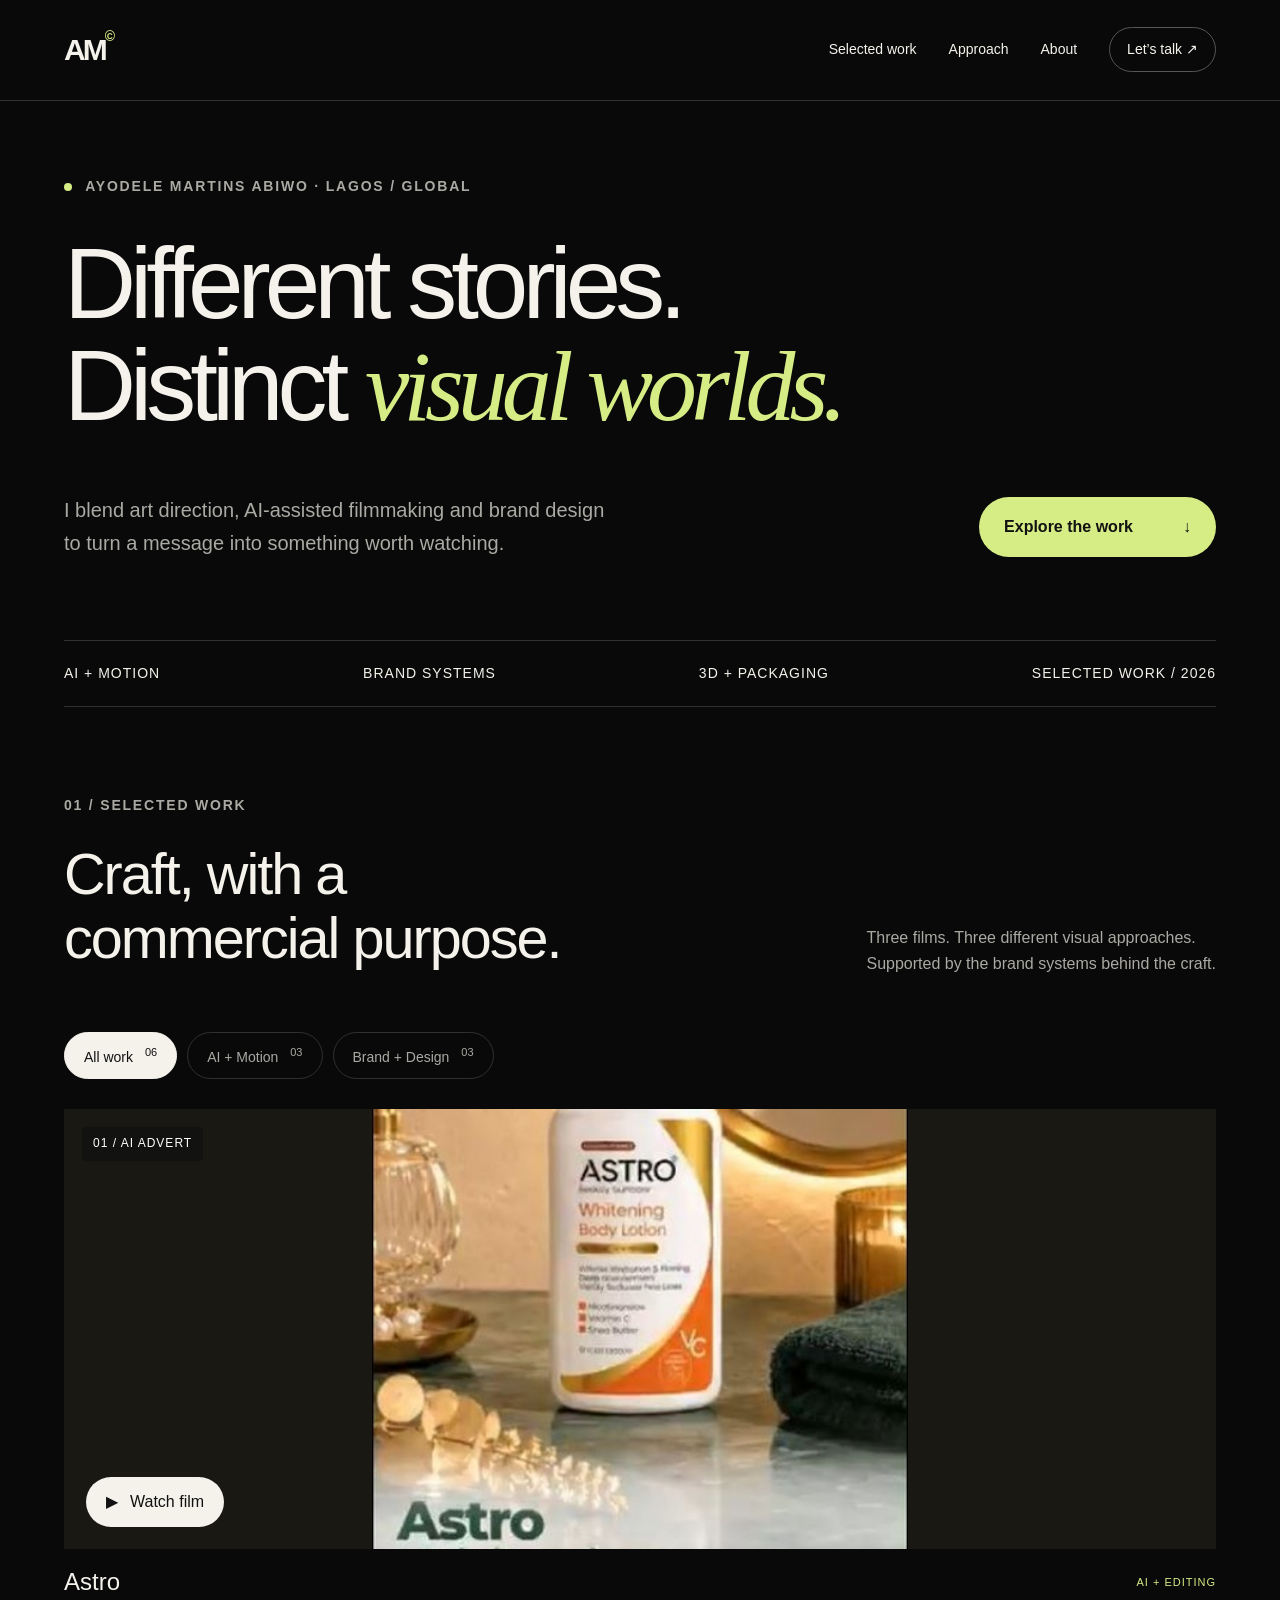
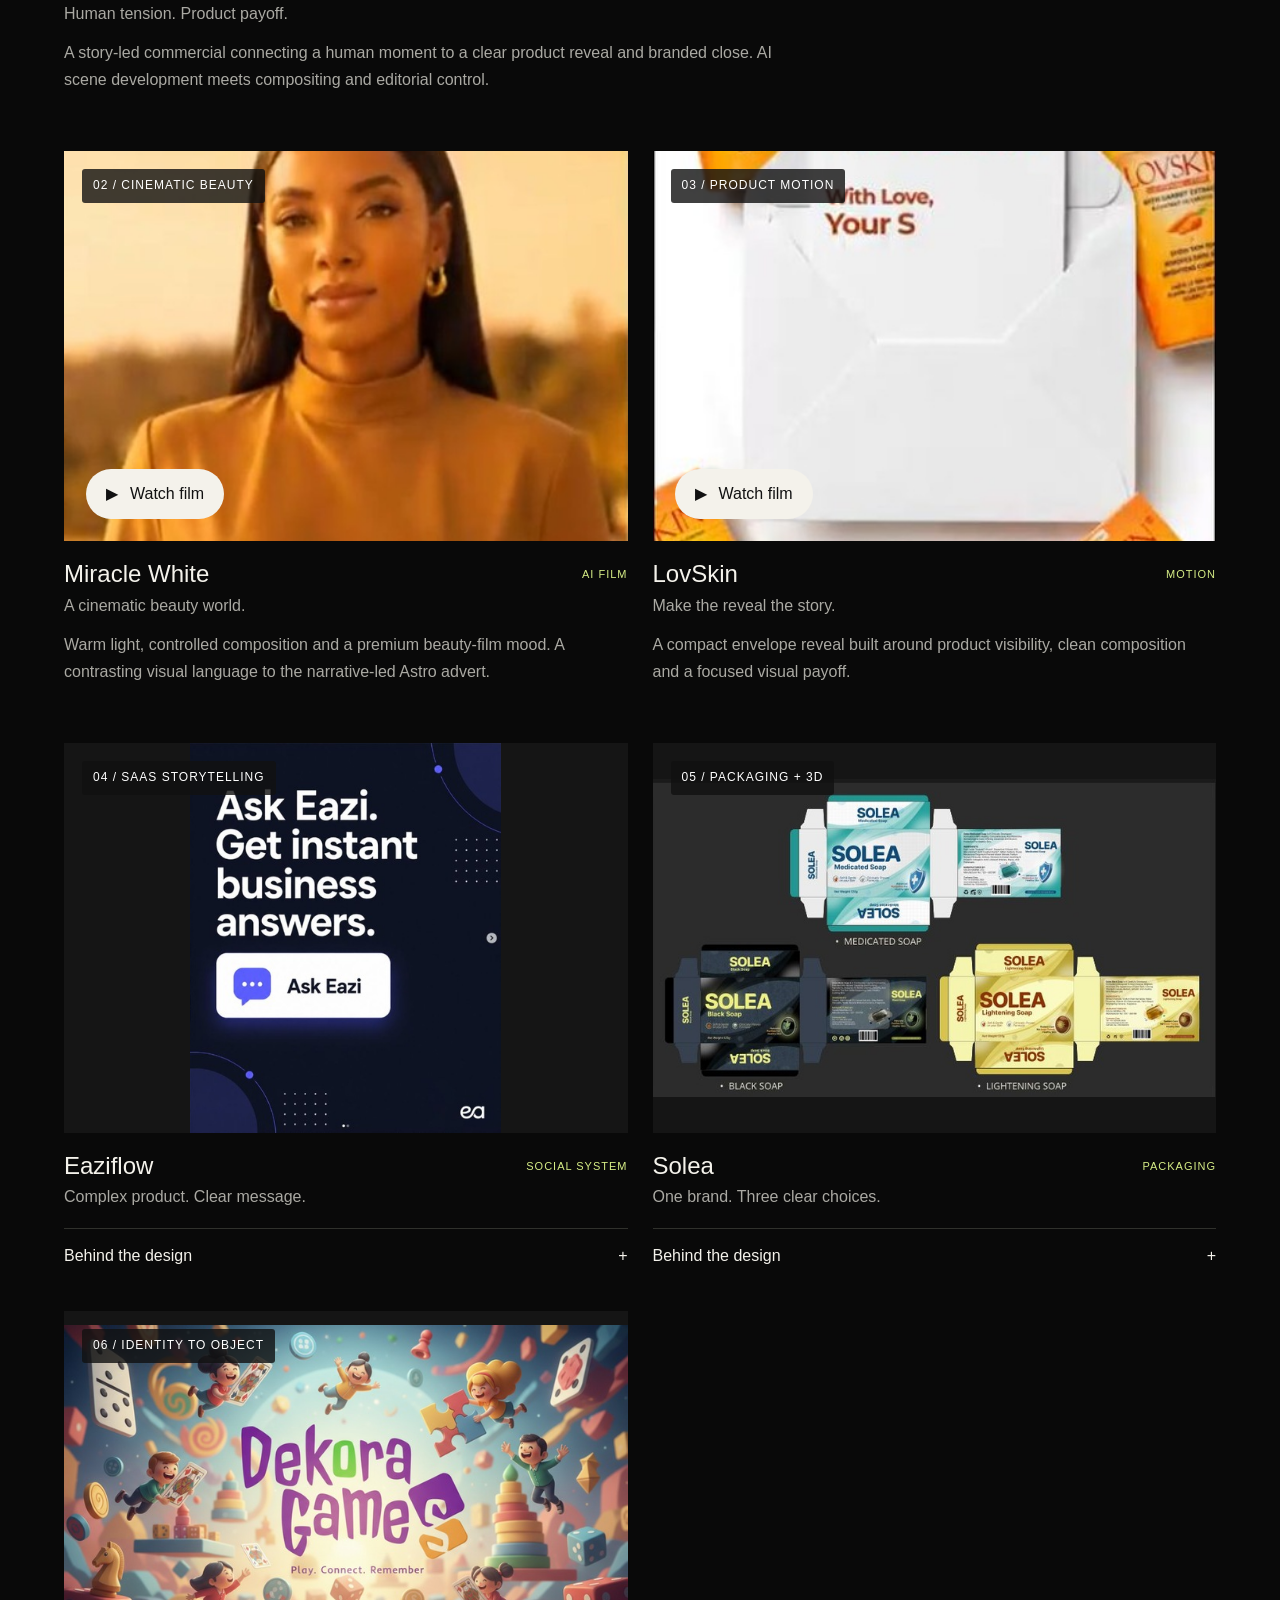
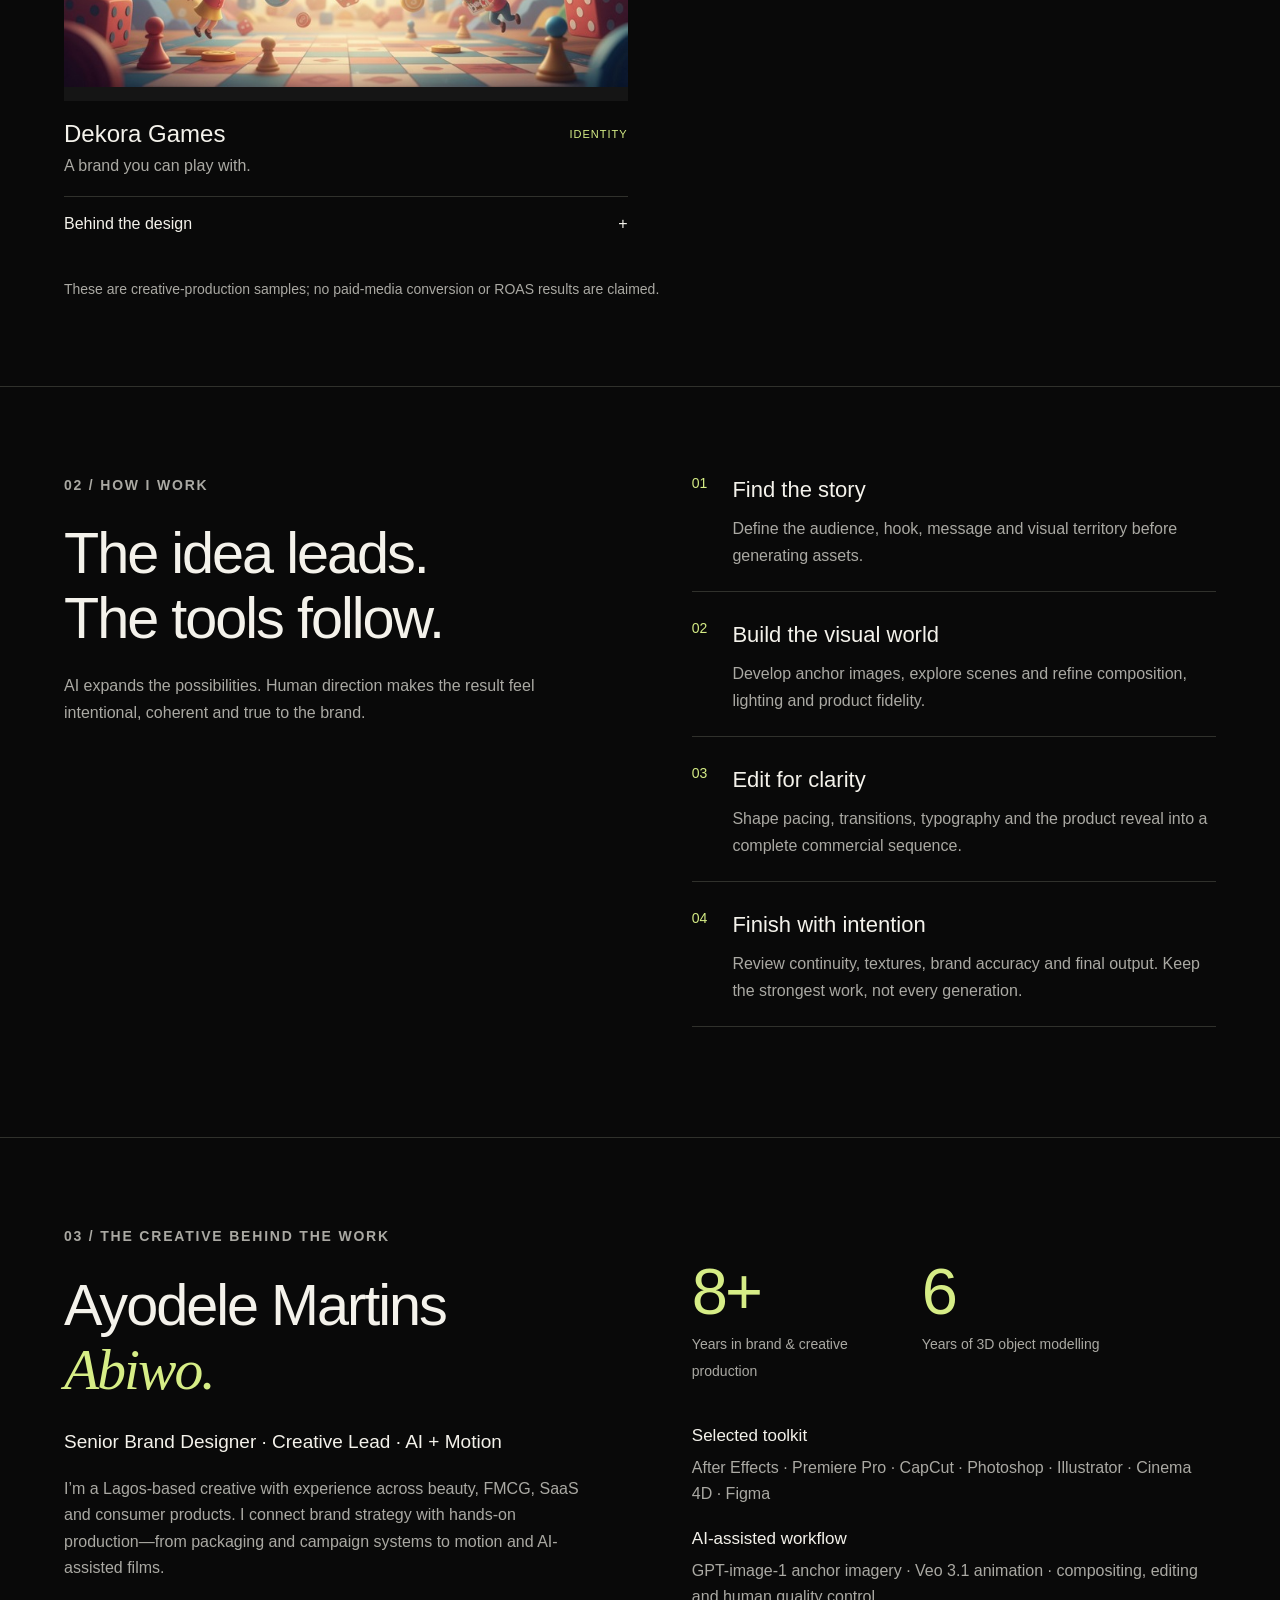
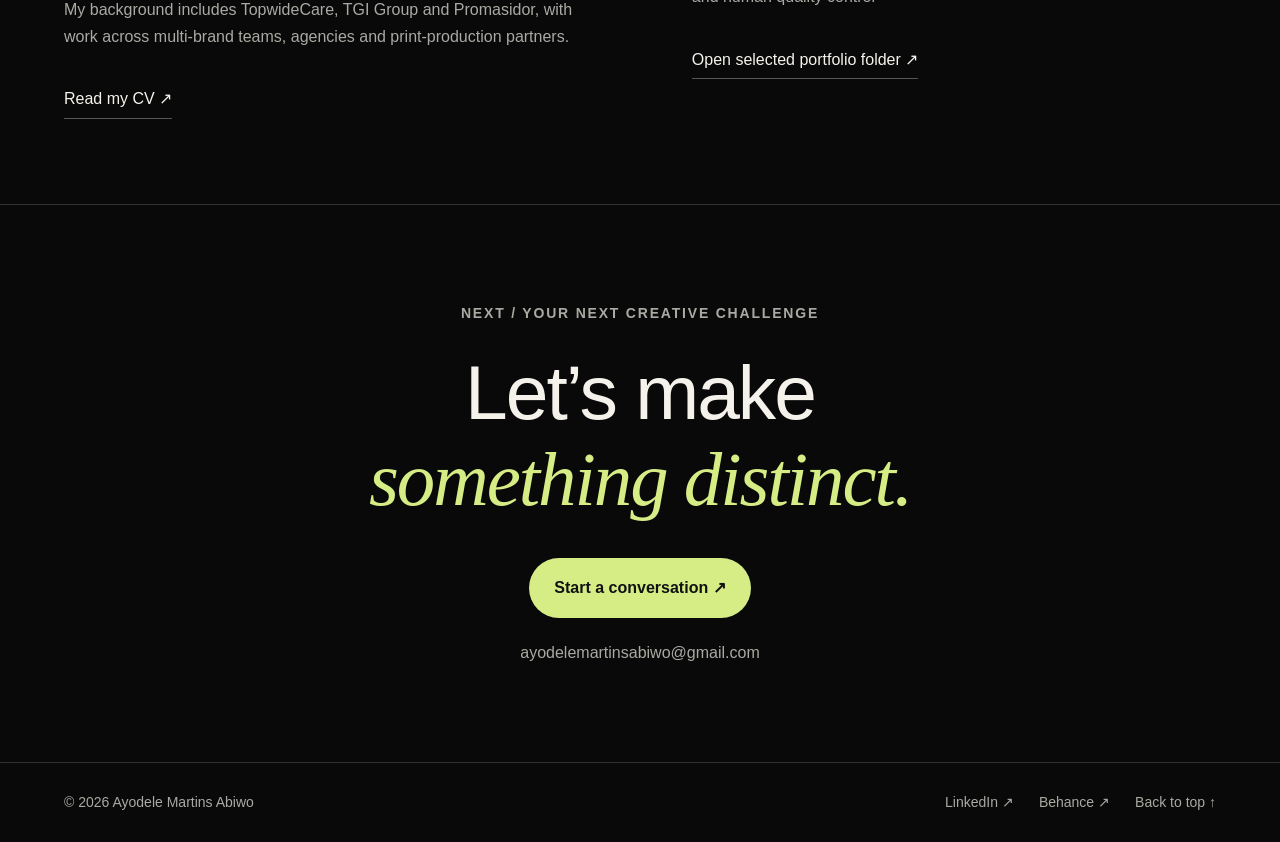
==== index.html @ 58624ca7 "Publish selected creative portfolio" ====
<!doctype html>
<html lang="en"><head><meta charset="utf-8"><meta name="viewport" content="width=device-width,initial-scale=1"><meta name="description" content="Ayodele Martins Abiwo — AI-assisted commercial films, motion design and brand systems. Selected creative work from Lagos, working globally."><title>Ayodele Martins Abiwo — Creative Portfolio</title><link rel="stylesheet" href="style.css"></head>
<body><a class="skip" href="#work">Skip to work</a><header><a class="wordmark" href="#">AM<span>©</span></a><nav aria-label="Main"><a href="#work">Selected work</a><a href="#approach">Approach</a><a href="#about">About</a><a class="contact-link" href="mailto:ayodelemartinsabiwo@gmail.com">Let’s talk ↗</a></nav></header>
<main><section class="hero"><div class="eyebrow"><span class="dot"></span> AYODELE MARTINS ABIWO · LAGOS / GLOBAL</div><h1>Different stories.<br>Distinct <em>visual worlds.</em></h1><div class="hero-bottom"><p>I blend art direction, AI-assisted filmmaking and brand design to turn a message into something worth watching.</p><a class="button" href="#work">Explore the work <span>↓</span></a></div><div class="hero-strip"><span>AI + MOTION</span><span>BRAND SYSTEMS</span><span>3D + PACKAGING</span><span>SELECTED WORK / 2026</span></div></section>
<section id="work" class="section"><div class="section-top"><div><span class="eyebrow">01 / SELECTED WORK</span><h2>Craft, with a<br>commercial purpose.</h2></div><p>Three films. Three different visual approaches.<br>Supported by the brand systems behind the craft.</p></div><div class="filters" role="group" aria-label="Filter projects"><button class="active" data-filter="all" aria-pressed="true">All work <sup>06</sup></button><button data-filter="motion" aria-pressed="false">AI + Motion <sup>03</sup></button><button data-filter="brand" aria-pressed="false">Brand + Design <sup>03</sup></button></div>
<div class="projects">
<article class="project feature" data-category="motion"><button class="visual" data-video="1NRFe5tT_Bl6bgZltBw0MpAMo8ZP6lJgT" data-title="Astro — Integrated AI product advert" aria-label="Play Astro integrated AI product advert"><img src="assets/astro.jpg" alt="Frame from Astro AI-assisted beauty advert"><span class="project-number">01 / AI ADVERT</span><span class="play">▶ <span>Watch film</span></span></button><div class="project-caption"><h3>Astro <span>Human tension. Product payoff.</span></h3><span>AI + EDITING</span></div><p>A story-led commercial connecting a human moment to a clear product reveal and branded close. AI scene development meets compositing and editorial control.</p></article>
<article class="project" data-category="motion"><button class="visual" data-video="1SBl4FECar_RsbycH_le3VV_FQE40vXip" data-title="Miracle White — Cinematic hero film" aria-label="Play Miracle White cinematic hero film"><img src="assets/miracle.jpg" alt="Warm cinematic beauty frame from Miracle White"><span class="project-number">02 / CINEMATIC BEAUTY</span><span class="play">▶ <span>Watch film</span></span></button><div class="project-caption"><h3>Miracle White <span>A cinematic beauty world.</span></h3><span>AI FILM</span></div><p>Warm light, controlled composition and a premium beauty-film mood. A contrasting visual language to the narrative-led Astro advert.</p></article>
<article class="project" data-category="motion"><button class="visual" data-video="1eGfxWkNfEYVGTRYvmbiwQPHzEamkdmH5" data-title="LovSkin — Product motion story" aria-label="Play LovSkin product motion story"><img src="assets/lovskin.jpg" alt="LovSkin product reveal motion frame"><span class="project-number">03 / PRODUCT MOTION</span><span class="play">▶ <span>Watch film</span></span></button><div class="project-caption"><h3>LovSkin <span>Make the reveal the story.</span></h3><span>MOTION</span></div><p>A compact envelope reveal built around product visibility, clean composition and a focused visual payoff.</p></article>
<article class="project" data-category="brand"><div class="visual brand-image"><img loading="lazy" src="assets/eaziflow.jpg" alt="Eaziflow social artwork combining a plainspoken headline and product interface"><span class="project-number">04 / SAAS STORYTELLING</span></div><div class="project-caption"><h3>Eaziflow <span>Complex product. Clear message.</span></h3><span>SOCIAL SYSTEM</span></div><details><summary>Behind the design <span>+</span></summary><p><strong>The brief:</strong> Make a broad operating platform immediately useful to service-business owners.</p><p><strong>The approach:</strong> Pain-point-first headlines, focused UI proof and consistent indigo brand cues. Alternating dark and light layouts create variety inside a recognisable system.</p><div class="detail-images"><img loading="lazy" src="assets/eaziflow-tax.jpg" alt="Eaziflow tax-readiness creative"><img loading="lazy" src="assets/eaziflow-tabs.jpg" alt="Eaziflow tabs and systems creative"></div></details></article>
<article class="project" data-category="brand"><div class="visual brand-image"><img loading="lazy" src="assets/solea.jpg" alt="Solea soap three-variant packaging design"><span class="project-number">05 / PACKAGING + 3D</span></div><div class="project-caption"><h3>Solea <span>One brand. Three clear choices.</span></h3><span>PACKAGING</span></div><details><summary>Behind the design <span>+</span></summary><p><strong>The brief:</strong> Unify Medicated, Black and Lightening Soap variants without losing shelf differentiation.</p><p><strong>My role:</strong> Packaging architecture, hierarchy, visual direction and 3D simulation. A fixed grid and function-led colour system keep claims easy to scan and the family ready to extend.</p><img class="detail-wide" loading="lazy" src="assets/solea-3d.jpg" alt="Solea packaging 3D mockup"></details></article>
<article class="project" data-category="brand"><div class="visual brand-image"><img loading="lazy" src="assets/dekora.jpg" alt="Dekora Games purple brand identity mockup"><span class="project-number">06 / IDENTITY TO OBJECT</span></div><div class="project-caption"><h3>Dekora Games <span>A brand you can play with.</span></h3><span>IDENTITY</span></div><details><summary>Behind the design <span>+</span></summary><p><strong>The approach:</strong> A purple-led identity translated into card architecture and physical packaging. Logo, content hierarchy and box presentation work as one connected experience.</p><img class="detail-wide" loading="lazy" src="assets/dekora-cards.jpg" alt="Dekora physical cards in use"></details></article>
</div><p class="work-note">These are creative-production samples; no paid-media conversion or ROAS results are claimed.</p></section>
<section id="approach" class="section approach"><div><span class="eyebrow">02 / HOW I WORK</span><h2>The idea leads.<br>The tools follow.</h2><p>AI expands the possibilities. Human direction makes the result feel intentional, coherent and true to the brand.</p></div><ol><li><span>01</span><div><h3>Find the story</h3><p>Define the audience, hook, message and visual territory before generating assets.</p></div></li><li><span>02</span><div><h3>Build the visual world</h3><p>Develop anchor images, explore scenes and refine composition, lighting and product fidelity.</p></div></li><li><span>03</span><div><h3>Edit for clarity</h3><p>Shape pacing, transitions, typography and the product reveal into a complete commercial sequence.</p></div></li><li><span>04</span><div><h3>Finish with intention</h3><p>Review continuity, textures, brand accuracy and final output. Keep the strongest work, not every generation.</p></div></li></ol></section>
<section id="about" class="section about"><div><span class="eyebrow">03 / THE CREATIVE BEHIND THE WORK</span><h2>Ayodele Martins<br><em>Abiwo.</em></h2><p class="intro">Senior Brand Designer · Creative Lead · AI + Motion</p><p>I’m a Lagos-based creative with experience across beauty, FMCG, SaaS and consumer products. I connect brand strategy with hands-on production—from packaging and campaign systems to motion and AI-assisted films.</p><p>My background includes TopwideCare, TGI Group and Promasidor, with work across multi-brand teams, agencies and print-production partners.</p><a class="text-link" href="assets/Ayodele-Martins-Abiwo-CV.pdf" target="_blank" rel="noopener">Read my CV ↗</a></div><div class="about-right"><div class="stats"><div><strong>8+</strong><span>Years in brand & creative production</span></div><div><strong>6</strong><span>Years of 3D object modelling</span></div></div><h3>Selected toolkit</h3><p>After Effects · Premiere Pro · CapCut · Photoshop · Illustrator · Cinema 4D · Figma</p><h3>AI-assisted workflow</h3><p>GPT-image-1 anchor imagery · Veo 3.1 animation · compositing, editing and human quality control</p><a class="text-link" href="https://drive.google.com/drive/folders/1v5U1llgszEaaoFjVQFStMXj93VvlJbgx" target="_blank" rel="noopener">Open selected portfolio folder ↗</a></div></section>
<section class="contact section"><span class="eyebrow">NEXT / YOUR NEXT CREATIVE CHALLENGE</span><h2>Let’s make<br><em>something distinct.</em></h2><a class="button" href="mailto:ayodelemartinsabiwo@gmail.com">Start a conversation ↗</a><a class="email" href="mailto:ayodelemartinsabiwo@gmail.com">ayodelemartinsabiwo@gmail.com</a></section></main>
<footer><span>© 2026 Ayodele Martins Abiwo</span><div><a href="https://www.linkedin.com/in/ayodele-martins-abiwo-a96a787a" target="_blank" rel="noopener">LinkedIn ↗</a><a href="https://www.behance.net/abiworemim6163" target="_blank" rel="noopener">Behance ↗</a><a href="#">Back to top ↑</a></div></footer>
<dialog aria-labelledby="film-title"><div class="modal-head"><h2 id="film-title">Selected film</h2><button id="close-film" aria-label="Close film">✕</button></div><div id="player"></div><a id="film-external" target="_blank" rel="noopener">Open video in Google Drive ↗</a></dialog><script src="script.js"></script></body></html>
---- style.css ----
:root{color-scheme:dark;--bg:#090909;--text:#f4f2eb;--muted:#aaa9a3;--line:#30312c;--accent:#d6ed86}*{box-sizing:border-box}html{scroll-behavior:smooth;scroll-padding-top:95px}body{margin:0;background:var(--bg);color:var(--text);font:16px/1.65 Arial,Helvetica,sans-serif}a{color:inherit;text-decoration:none}button{font:inherit;cursor:pointer}button,a,summary{ -webkit-tap-highlight-color:transparent}button:focus-visible,a:focus-visible,summary:focus-visible{outline:2px solid var(--accent);outline-offset:6px}header,main,footer{max-width:1440px;margin:auto}header{display:flex;justify-content:space-between;align-items:center;padding:25px 5%;border-bottom:1px solid var(--line)}.wordmark{font-size:30px;font-weight:900;letter-spacing:-3px}.wordmark span{color:var(--accent);font-size:14px;vertical-align:top;letter-spacing:0}nav{display:flex;gap:32px;align-items:center;font-size:14px}nav a:hover,.text-link:hover,footer a:hover{color:var(--accent)}.contact-link{border:1px solid #555;padding:10px 17px;border-radius:30px}.hero{padding:74px 5% 0}.eyebrow{font-size:14px;letter-spacing:1.8px;font-weight:600;color:var(--muted)}.dot{display:inline-block;width:8px;height:8px;background:var(--accent);border-radius:50%;margin-right:8px}h1{font-size:clamp(54px,7.8vw,110px);line-height:1.03;letter-spacing:-6px;font-weight:500;margin:35px 0}em{font-family:Georgia,serif;font-weight:400;color:var(--accent)}.hero-bottom{display:flex;justify-content:space-between;align-items:center;gap:30px;margin:35px 0 60px}.hero-bottom p{max-width:550px;font-size:20px;color:var(--muted)}.button{display:inline-flex;gap:50px;align-items:center;background:var(--accent);color:#111;padding:17px 25px;border-radius:40px;font-weight:600;white-space:nowrap;transition:transform .2s}.button:hover{transform:translateY(-3px)}.hero-strip{display:flex;justify-content:space-between;padding:21px 0;border-block:1px solid var(--line);font-size:14px;letter-spacing:1px}.section{padding:85px 5%;border-bottom:1px solid var(--line)}.section-top{display:flex;justify-content:space-between;align-items:end;gap:40px}.section-top p{color:var(--muted);max-width:360px}h2{font-size:clamp(34px,4.5vw,61px);font-weight:500;line-height:1.12;letter-spacing:-2px;margin:23px 0}.filters{display:flex;gap:10px;margin:38px 0 30px;flex-wrap:wrap}.filters button{color:var(--muted);background:transparent;border:1px solid var(--line);padding:10px 19px;border-radius:30px;font-size:14px}.filters button.active{background:var(--text);color:#111;border-color:var(--text)}sup{margin-left:8px;font-size:11px}.projects{display:grid;grid-template-columns:repeat(2,minmax(0,1fr));gap:42px 25px}.project[hidden]{display:none}.visual{width:100%;height:390px;position:relative;overflow:hidden;background:#1a1a19;display:block;padding:0;border:0;color:white;text-align:left}.visual img{width:100%;height:100%;object-fit:cover;transition:transform .5s}.visual:hover img{transform:scale(1.025)}.project.feature .visual{height:440px}.feature{grid-column:1/-1}.feature .visual img{object-fit:contain;background:#191813}.project-number{position:absolute;top:18px;left:18px;font-size:12px;letter-spacing:1px;background:#111c;padding:7px 11px;border-radius:3px}.play{position:absolute;bottom:22px;left:22px;background:var(--text);color:#111;border-radius:40px;padding:12px 20px;display:flex;gap:12px;align-items:center}.project-caption{display:flex;justify-content:space-between;align-items:start;gap:15px;margin-top:17px}.project-caption h3{font-weight:500;font-size:24px;line-height:1.35;margin:0}.project-caption h3 span{display:block;color:var(--muted);font-size:16px;margin-top:4px}.project-caption>span{font-size:11px;letter-spacing:1px;color:var(--accent);padding-top:7px}.project p{color:var(--muted);max-width:720px}.brand-image img{object-fit:contain}.brand-image{background:#151515}details{margin-top:20px;border-top:1px solid var(--line);padding-top:14px}summary{cursor:pointer;list-style:none;display:flex;justify-content:space-between;color:var(--text)}summary::-webkit-details-marker{display:none}details[open] summary span{transform:rotate(45deg)}.detail-images{display:grid;grid-template-columns:1fr 1fr;gap:10px}.detail-images img,.detail-wide{width:100%;height:auto}.detail-wide{max-height:390px;object-fit:contain}.work-note{font-size:14px;color:var(--muted);margin:40px 0 0}.approach,.about{display:grid;grid-template-columns:1fr 1fr;gap:9%}.approach>div>p,.about p{color:var(--muted);max-width:530px}.approach ol{list-style:none;margin:0;padding:0}.approach li{display:flex;gap:25px;border-bottom:1px solid var(--line);padding:0 0 22px;margin-bottom:25px}.approach li>span{color:var(--accent);font-size:14px}.approach h3{margin:0;font-weight:500;font-size:22px}.approach li p{margin:8px 0 0;color:var(--muted)}.about .intro{color:var(--text);font-size:19px}.text-link{display:inline-block;border-bottom:1px solid #555;padding-bottom:5px;margin-top:20px}.about-right{padding-top:30px}.stats{display:flex;gap:50px;margin-bottom:38px}.stats>div{max-width:180px}.stats strong{display:block;font-size:65px;font-weight:400;letter-spacing:-3px;color:var(--accent);line-height:1.2}.stats span{color:var(--muted);font-size:14px}.about-right h3{font-weight:500;margin-bottom:5px;font-size:17px}.about-right p{margin-top:0}.contact{text-align:center;padding-block:95px}.contact h2{font-size:clamp(42px,6vw,82px);margin-bottom:35px}.email{display:block;color:var(--muted);margin-top:22px;overflow-wrap:anywhere}footer{display:flex;justify-content:space-between;gap:25px;padding:28px 5%;font-size:14px;color:var(--muted)}footer div{display:flex;gap:25px}dialog{width:min(960px,95vw);background:#111;color:var(--text);border:1px solid #444;padding:20px;max-height:95vh}dialog::backdrop{background:#000d;backdrop-filter:blur(8px)}.modal-head{display:flex;align-items:center;justify-content:space-between;gap:15px}.modal-head h2{font-size:22px;letter-spacing:0;margin:0 0 15px}.modal-head button{background:none;border:1px solid #555;color:white;padding:5px 12px;font-size:22px}#player iframe{width:100%;height:min(65vh,570px);border:0}#film-external{display:inline-block;margin-top:12px;font-size:14px;color:var(--accent)}body.modal-open{overflow:hidden}.skip{position:fixed;top:-100px;left:20px;background:var(--accent);color:#000;padding:10px;z-index:10}.skip:focus{top:10px}@media(max-width:700px){header{padding:18px 6%}nav{gap:18px}nav a:nth-child(2),nav a:nth-child(3){display:none}.hero{padding:48px 6% 0}h1{letter-spacing:-3px}.hero-bottom{display:block;margin-bottom:38px}.hero-bottom p{font-size:18px}.hero-strip{flex-wrap:wrap;gap:12px;font-size:11px}.hero-strip span{width:45%}.section{padding:55px 6%}.section-top{display:block}h2{letter-spacing:-1px}.projects{grid-template-columns:1fr;gap:35px}.feature{grid-column:auto}.visual,.project.feature .visual{height:350px}.project-caption{gap:8px}.project-caption h3{font-size:23px}.project-caption>span{font-size:10px}.approach,.about{grid-template-columns:1fr;gap:35px}.about-right{padding:0}.stats{gap:35px}.contact{padding-block:65px}footer{flex-direction:column;padding:25px 6%}footer div{flex-wrap:wrap;gap:20px}.filters{gap:7px}.filters button{padding:9px 13px}dialog{padding:12px}.modal-head h2{font-size:18px}}@media(prefers-reduced-motion:reduce){html{scroll-behavior:auto}*,*::before,*::after{transition:none!important}}
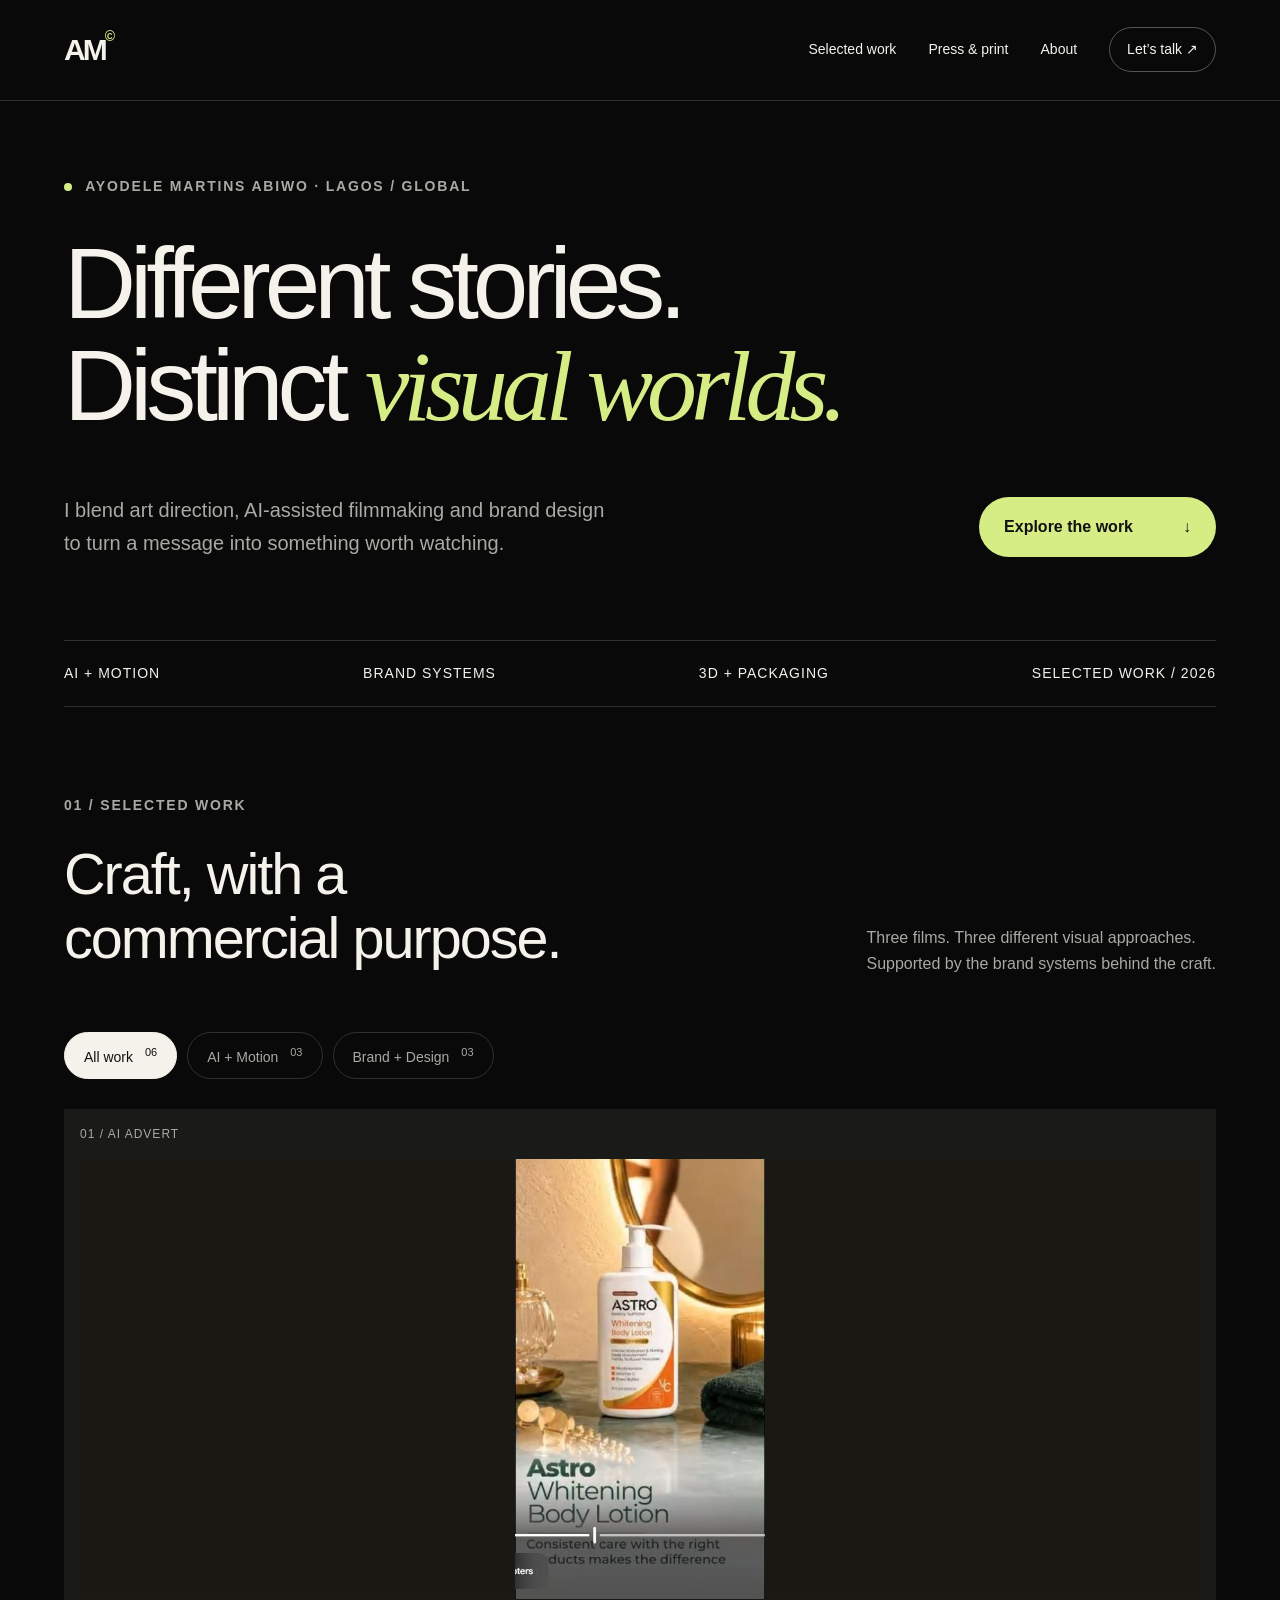
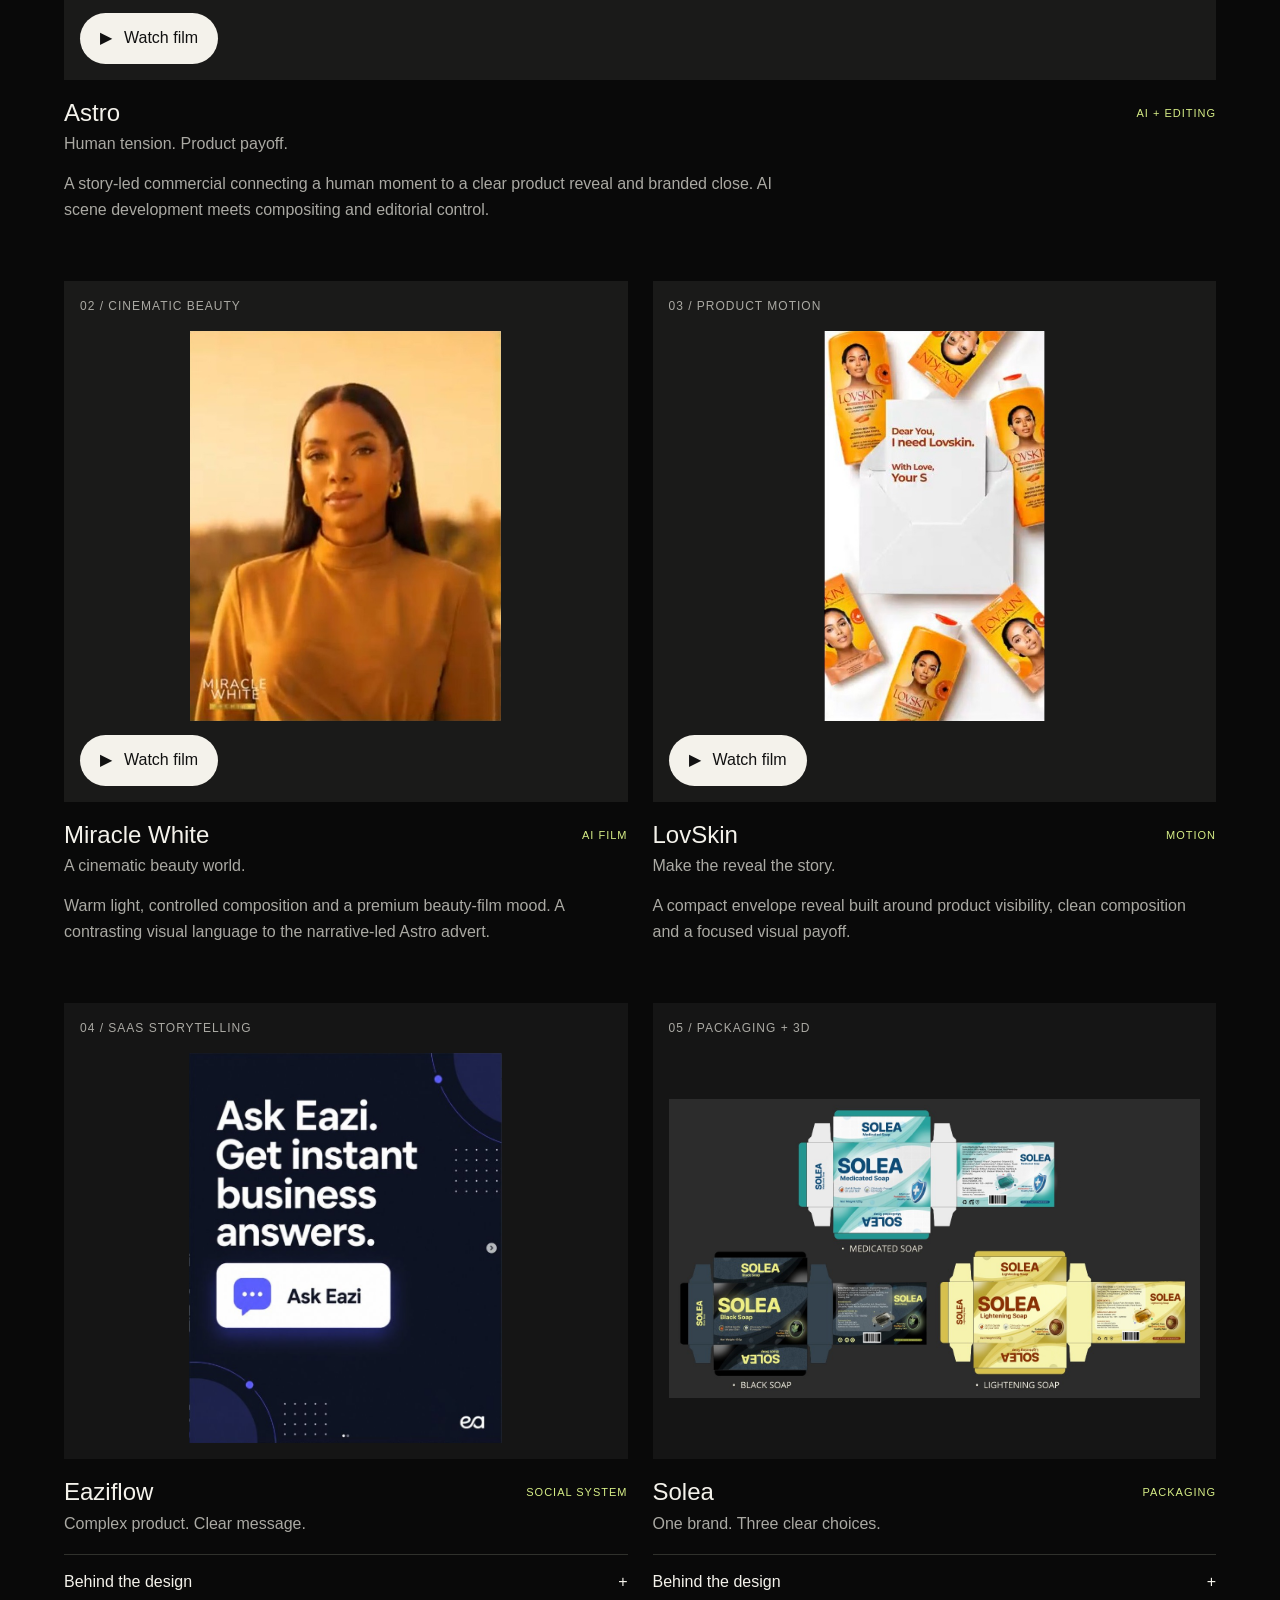
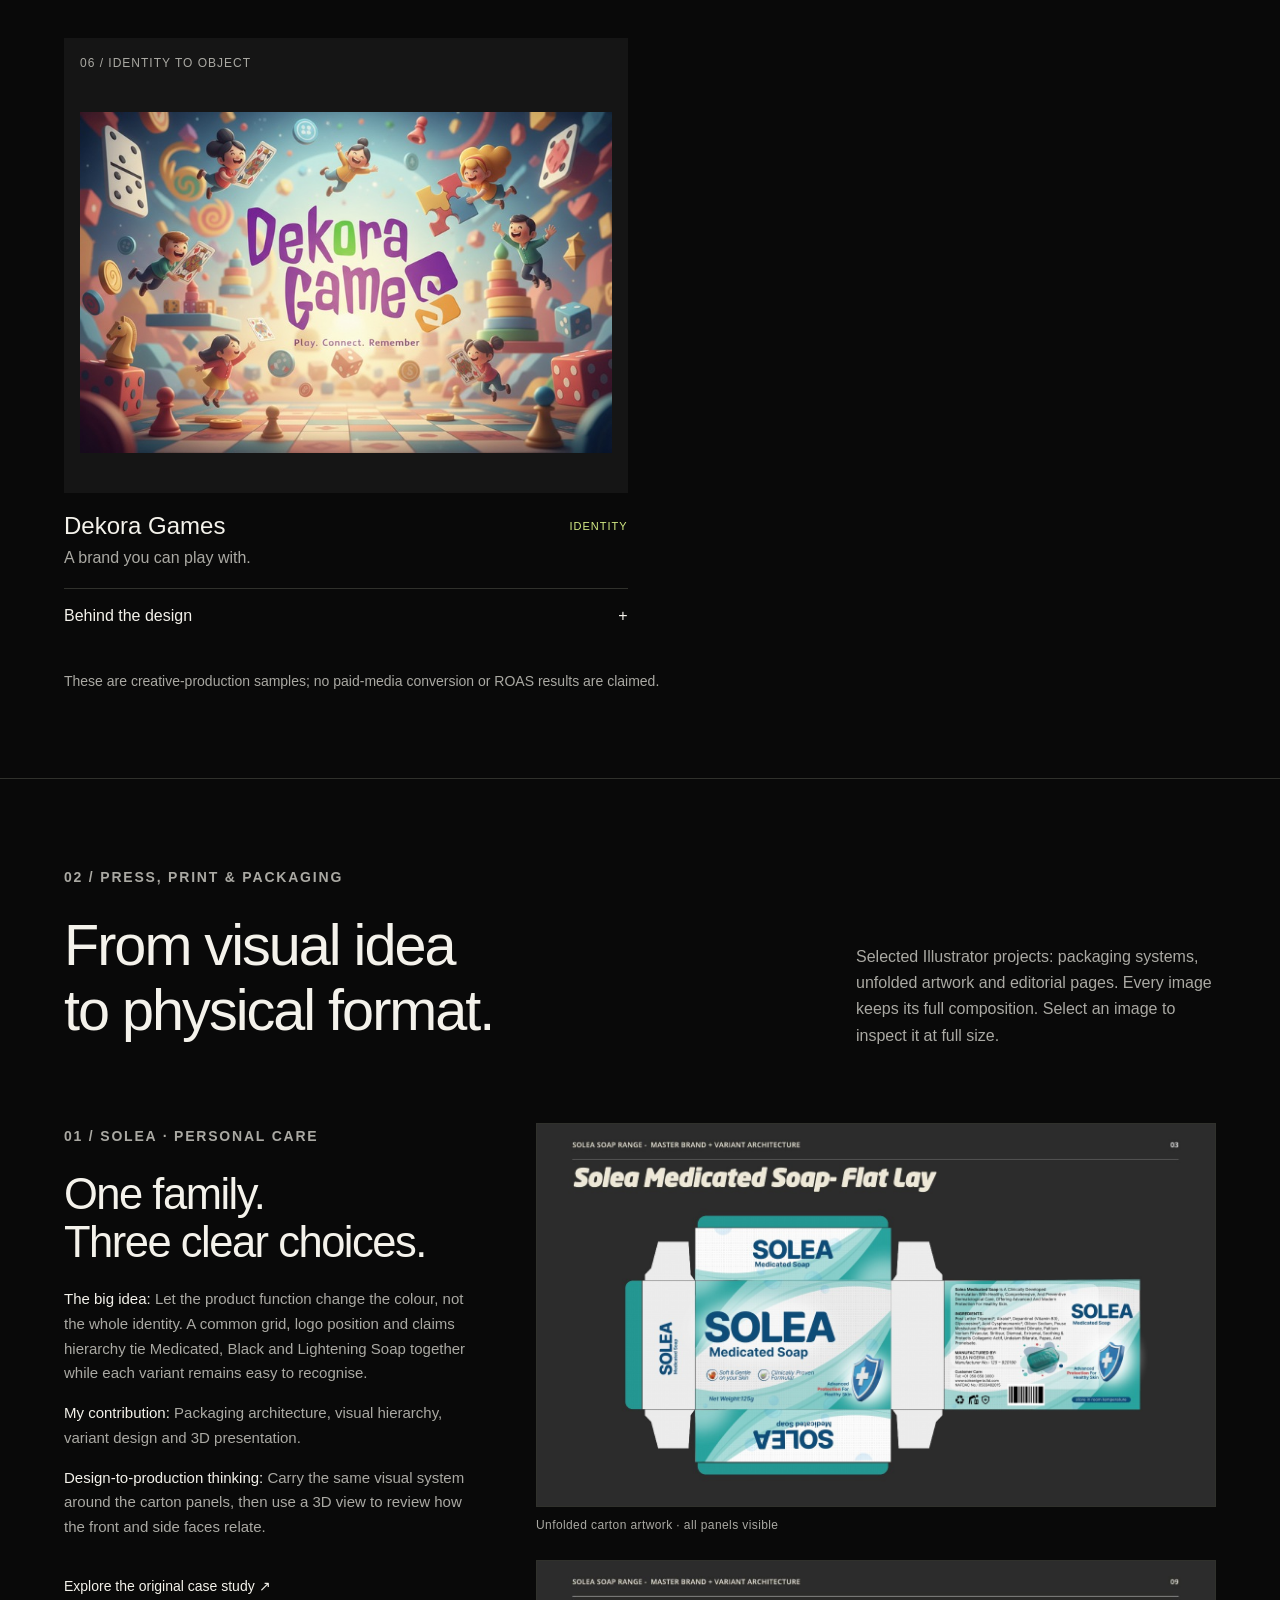
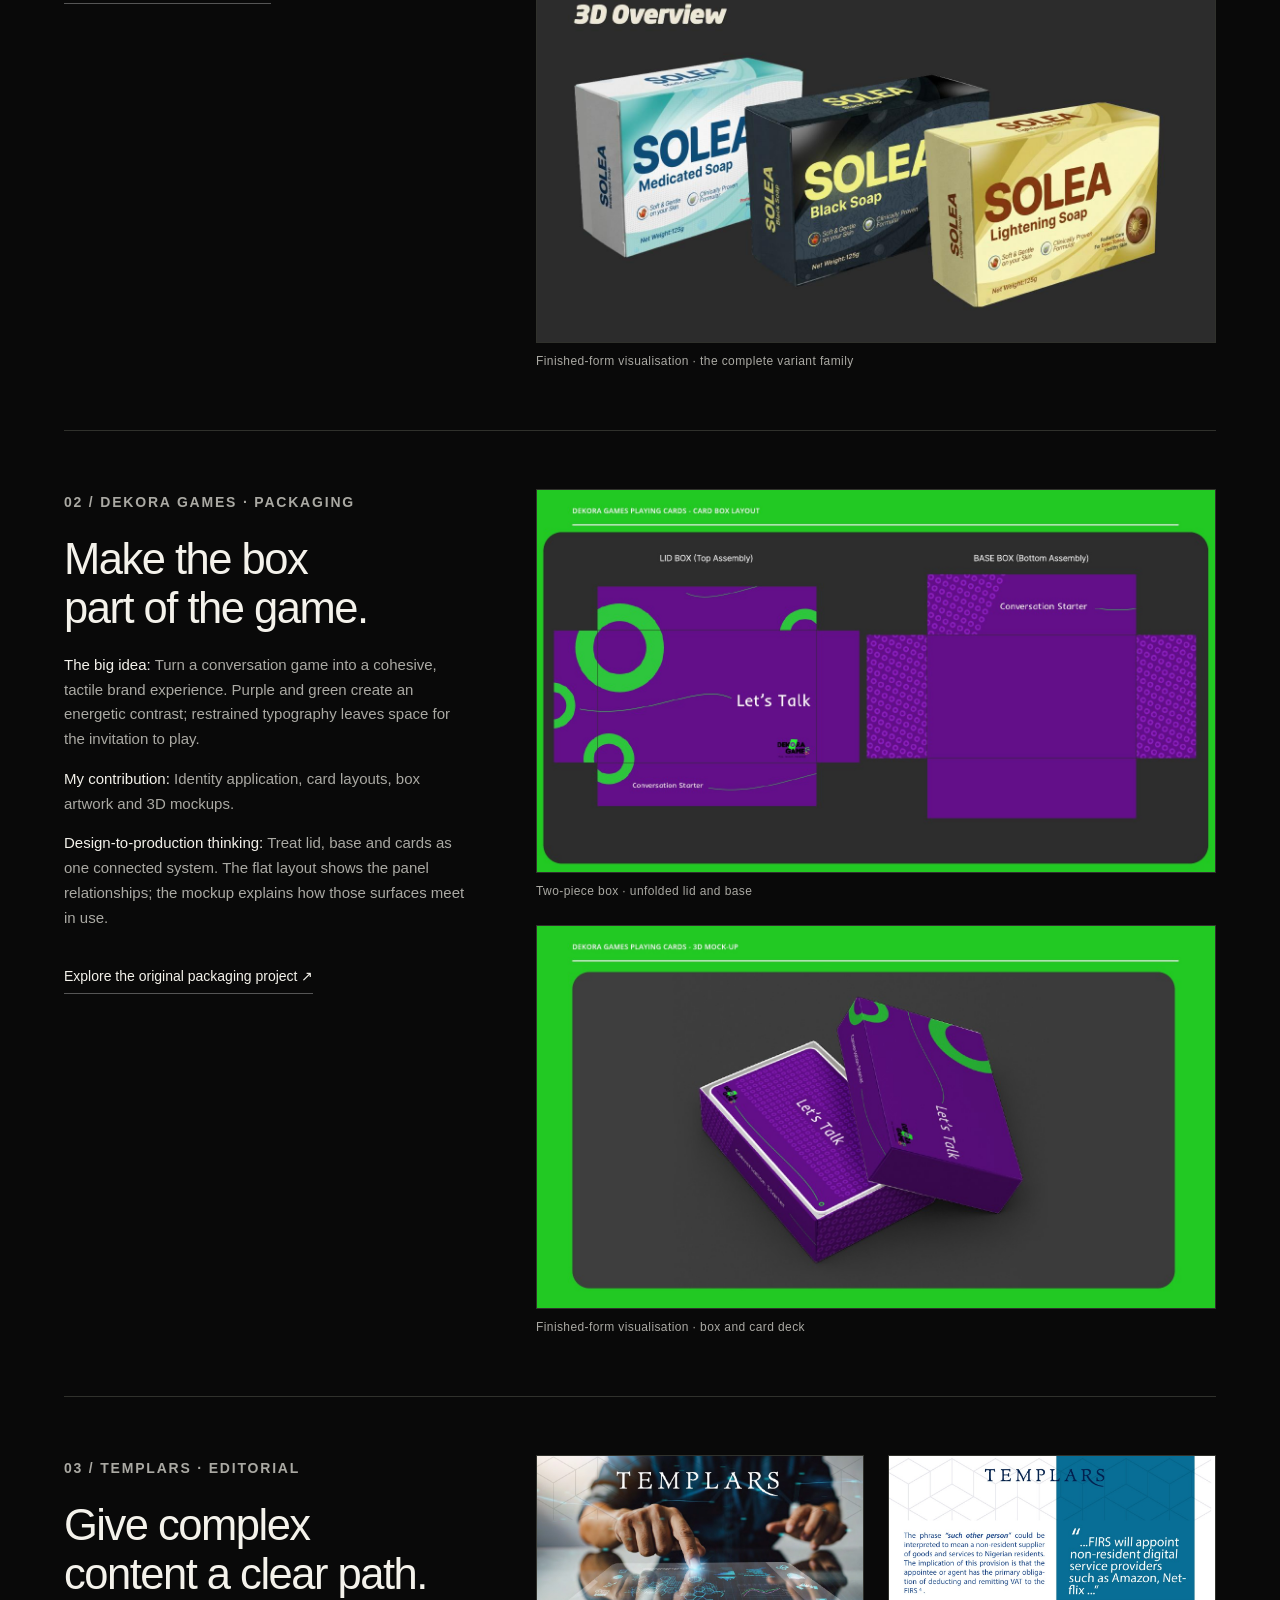
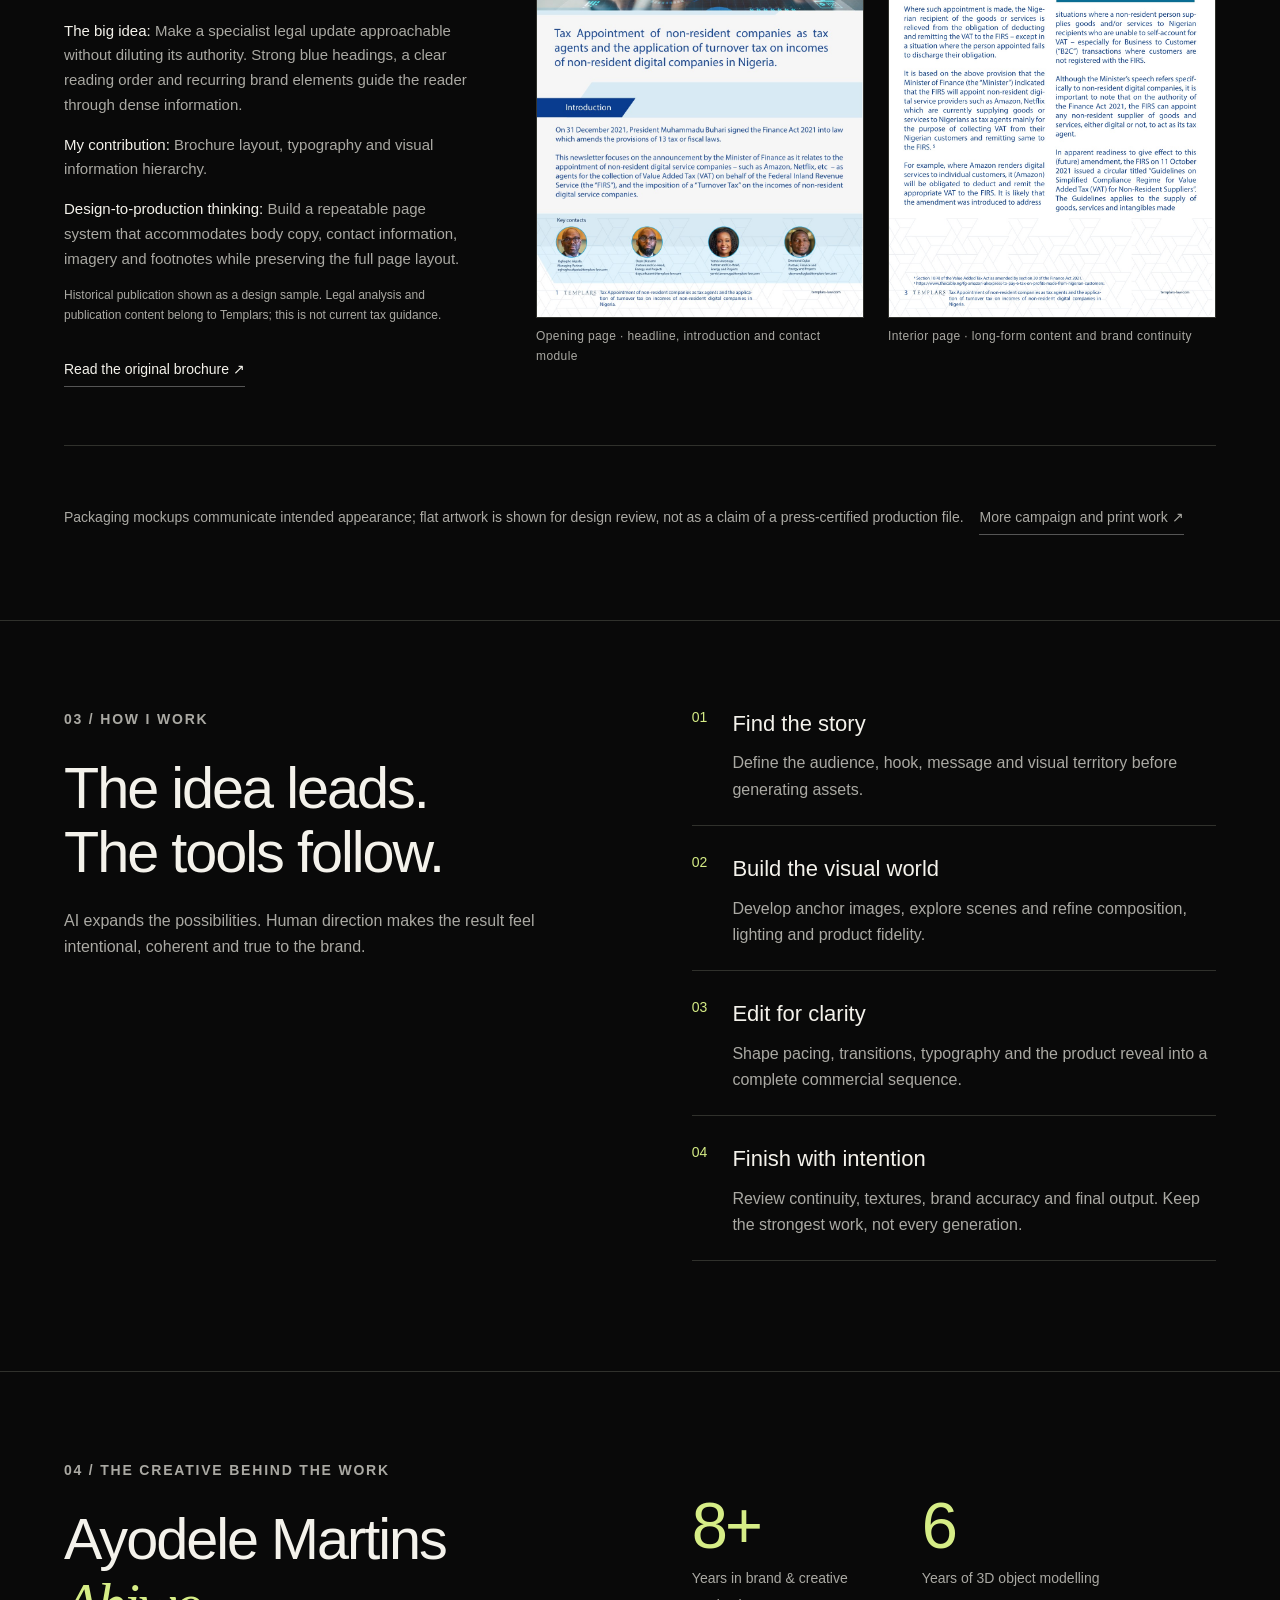
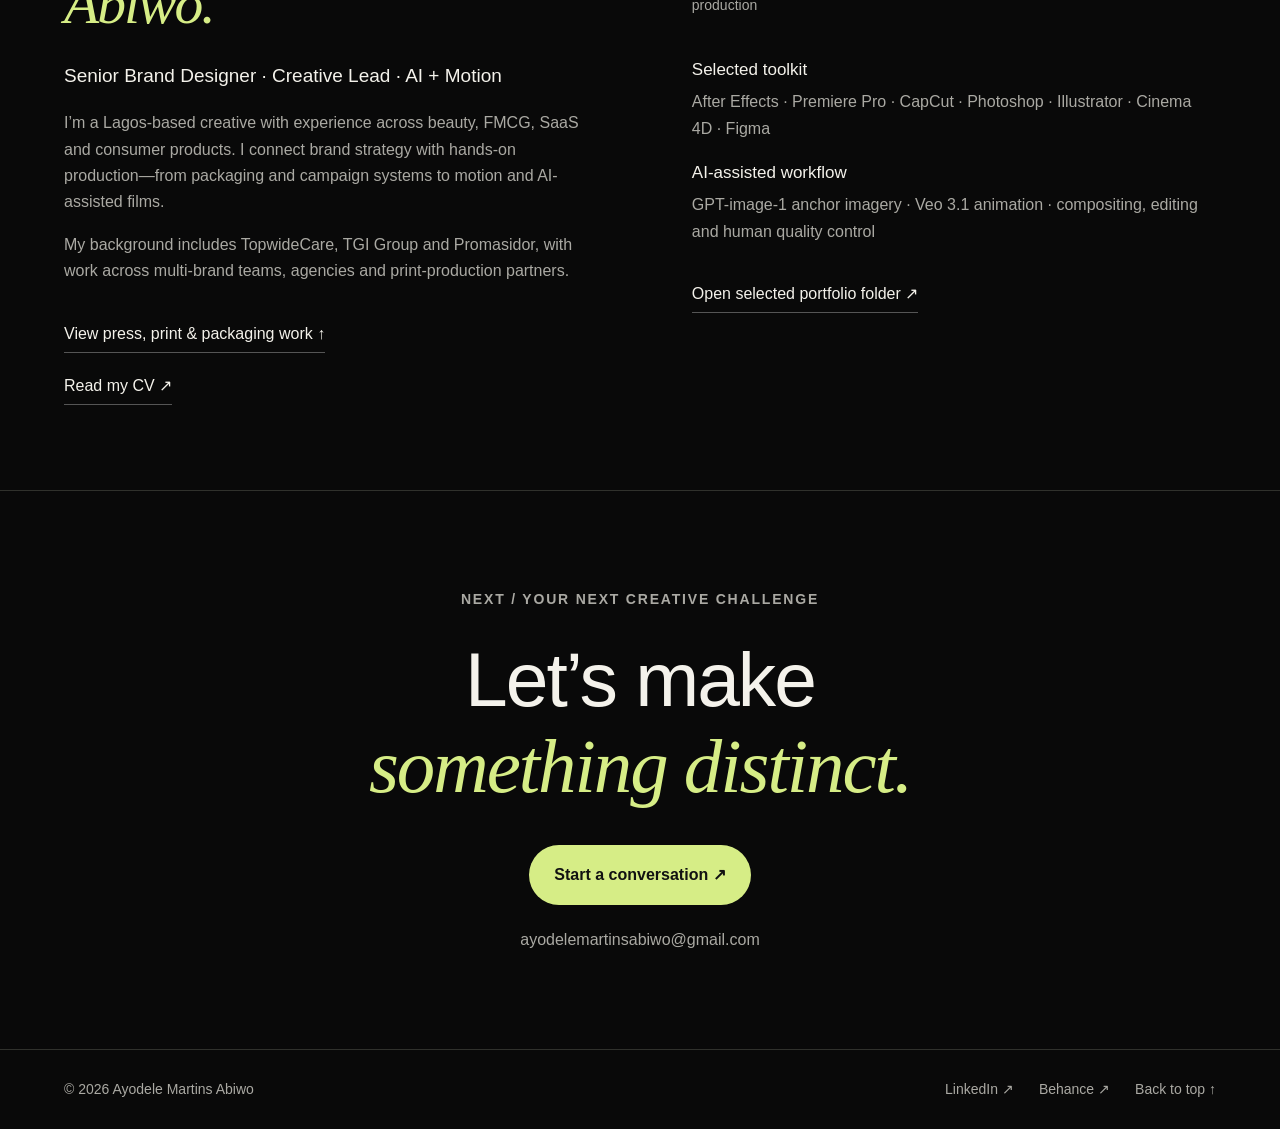
==== commit 0c41ba46: "Add full-frame print case studies and design operations CV" ====
--- a/index.html
+++ b/index.html
@@ -1,6 +1,6 @@
 <!doctype html>
-<html lang="en"><head><meta charset="utf-8"><meta name="viewport" content="width=device-width,initial-scale=1"><meta name="description" content="Ayodele Martins Abiwo — AI-assisted commercial films, motion design and brand systems. Selected creative work from Lagos, working globally."><title>Ayodele Martins Abiwo — Creative Portfolio</title><link rel="stylesheet" href="style.css"></head>
-<body><a class="skip" href="#work">Skip to work</a><header><a class="wordmark" href="#">AM<span>©</span></a><nav aria-label="Main"><a href="#work">Selected work</a><a href="#approach">Approach</a><a href="#about">About</a><a class="contact-link" href="mailto:ayodelemartinsabiwo@gmail.com">Let’s talk ↗</a></nav></header>
+<html lang="en"><head><meta charset="utf-8"><meta name="viewport" content="width=device-width,initial-scale=1"><meta name="description" content="Ayodele Martins Abiwo — packaging, print, brand systems and AI-assisted commercial films. Selected creative work from Lagos, working globally."><title>Ayodele Martins Abiwo — Creative Portfolio</title><link rel="stylesheet" href="style.css"><link rel="stylesheet" href="print.css"></head>
+<body><a class="skip" href="#work">Skip to work</a><header><a class="wordmark" href="#">AM<span>©</span></a><nav aria-label="Main"><a href="#work">Selected work</a><a href="#print">Press &amp; print</a><a href="#about">About</a><a class="contact-link" href="mailto:ayodelemartinsabiwo@gmail.com">Let’s talk ↗</a></nav></header>
 <main><section class="hero"><div class="eyebrow"><span class="dot"></span> AYODELE MARTINS ABIWO · LAGOS / GLOBAL</div><h1>Different stories.<br>Distinct <em>visual worlds.</em></h1><div class="hero-bottom"><p>I blend art direction, AI-assisted filmmaking and brand design to turn a message into something worth watching.</p><a class="button" href="#work">Explore the work <span>↓</span></a></div><div class="hero-strip"><span>AI + MOTION</span><span>BRAND SYSTEMS</span><span>3D + PACKAGING</span><span>SELECTED WORK / 2026</span></div></section>
 <section id="work" class="section"><div class="section-top"><div><span class="eyebrow">01 / SELECTED WORK</span><h2>Craft, with a<br>commercial purpose.</h2></div><p>Three films. Three different visual approaches.<br>Supported by the brand systems behind the craft.</p></div><div class="filters" role="group" aria-label="Filter projects"><button class="active" data-filter="all" aria-pressed="true">All work <sup>06</sup></button><button data-filter="motion" aria-pressed="false">AI + Motion <sup>03</sup></button><button data-filter="brand" aria-pressed="false">Brand + Design <sup>03</sup></button></div>
 <div class="projects">
@@ -11,8 +11,15 @@
 <article class="project" data-category="brand"><div class="visual brand-image"><img loading="lazy" src="assets/solea.jpg" alt="Solea soap three-variant packaging design"><span class="project-number">05 / PACKAGING + 3D</span></div><div class="project-caption"><h3>Solea <span>One brand. Three clear choices.</span></h3><span>PACKAGING</span></div><details><summary>Behind the design <span>+</span></summary><p><strong>The brief:</strong> Unify Medicated, Black and Lightening Soap variants without losing shelf differentiation.</p><p><strong>My role:</strong> Packaging architecture, hierarchy, visual direction and 3D simulation. A fixed grid and function-led colour system keep claims easy to scan and the family ready to extend.</p><img class="detail-wide" loading="lazy" src="assets/solea-3d.jpg" alt="Solea packaging 3D mockup"></details></article>
 <article class="project" data-category="brand"><div class="visual brand-image"><img loading="lazy" src="assets/dekora.jpg" alt="Dekora Games purple brand identity mockup"><span class="project-number">06 / IDENTITY TO OBJECT</span></div><div class="project-caption"><h3>Dekora Games <span>A brand you can play with.</span></h3><span>IDENTITY</span></div><details><summary>Behind the design <span>+</span></summary><p><strong>The approach:</strong> A purple-led identity translated into card architecture and physical packaging. Logo, content hierarchy and box presentation work as one connected experience.</p><img class="detail-wide" loading="lazy" src="assets/dekora-cards.jpg" alt="Dekora physical cards in use"></details></article>
 </div><p class="work-note">These are creative-production samples; no paid-media conversion or ROAS results are claimed.</p></section>
-<section id="approach" class="section approach"><div><span class="eyebrow">02 / HOW I WORK</span><h2>The idea leads.<br>The tools follow.</h2><p>AI expands the possibilities. Human direction makes the result feel intentional, coherent and true to the brand.</p></div><ol><li><span>01</span><div><h3>Find the story</h3><p>Define the audience, hook, message and visual territory before generating assets.</p></div></li><li><span>02</span><div><h3>Build the visual world</h3><p>Develop anchor images, explore scenes and refine composition, lighting and product fidelity.</p></div></li><li><span>03</span><div><h3>Edit for clarity</h3><p>Shape pacing, transitions, typography and the product reveal into a complete commercial sequence.</p></div></li><li><span>04</span><div><h3>Finish with intention</h3><p>Review continuity, textures, brand accuracy and final output. Keep the strongest work, not every generation.</p></div></li></ol></section>
-<section id="about" class="section about"><div><span class="eyebrow">03 / THE CREATIVE BEHIND THE WORK</span><h2>Ayodele Martins<br><em>Abiwo.</em></h2><p class="intro">Senior Brand Designer · Creative Lead · AI + Motion</p><p>I’m a Lagos-based creative with experience across beauty, FMCG, SaaS and consumer products. I connect brand strategy with hands-on production—from packaging and campaign systems to motion and AI-assisted films.</p><p>My background includes TopwideCare, TGI Group and Promasidor, with work across multi-brand teams, agencies and print-production partners.</p><a class="text-link" href="assets/Ayodele-Martins-Abiwo-CV.pdf" target="_blank" rel="noopener">Read my CV ↗</a></div><div class="about-right"><div class="stats"><div><strong>8+</strong><span>Years in brand & creative production</span></div><div><strong>6</strong><span>Years of 3D object modelling</span></div></div><h3>Selected toolkit</h3><p>After Effects · Premiere Pro · CapCut · Photoshop · Illustrator · Cinema 4D · Figma</p><h3>AI-assisted workflow</h3><p>GPT-image-1 anchor imagery · Veo 3.1 animation · compositing, editing and human quality control</p><a class="text-link" href="https://drive.google.com/drive/folders/1v5U1llgszEaaoFjVQFStMXj93VvlJbgx" target="_blank" rel="noopener">Open selected portfolio folder ↗</a></div></section>
+<section id="print" class="section print-work">
+<div class="section-top"><div><span class="eyebrow">02 / PRESS, PRINT &amp; PACKAGING</span><h2>From visual idea<br>to physical format.</h2></div><p>Selected Illustrator projects: packaging systems, unfolded artwork and editorial pages. Every image keeps its full composition. Select an image to inspect it at full size.</p></div>
+<article class="print-case"><div class="case-intro"><span class="eyebrow">01 / SOLEA · PERSONAL CARE</span><h3>One family.<br>Three clear choices.</h3><p><strong>The big idea:</strong> Let the product function change the colour, not the whole identity. A common grid, logo position and claims hierarchy tie Medicated, Black and Lightening Soap together while each variant remains easy to recognise.</p><p><strong>My contribution:</strong> Packaging architecture, visual hierarchy, variant design and 3D presentation.</p><p><strong>Design-to-production thinking:</strong> Carry the same visual system around the carton panels, then use a 3D view to review how the front and side faces relate.</p><a class="text-link" href="https://drive.google.com/file/d/1CjS9kb8UbxW99l2HNpj1Smo0ns6I4410/view" target="_blank" rel="noopener">Explore the original case study ↗</a></div><div class="case-gallery"><figure><a href="assets/print/solea-flat.jpg" target="_blank" rel="noopener"><img loading="lazy" src="assets/print/solea-flat.jpg" alt="Full Solea Medicated Soap carton artwork with all unfolded panels"></a><figcaption>Unfolded carton artwork · all panels visible</figcaption></figure><figure><a href="assets/print/solea-range.jpg" target="_blank" rel="noopener"><img loading="lazy" src="assets/print/solea-range.jpg" alt="Complete Solea three-variant 3D packaging presentation"></a><figcaption>Finished-form visualisation · the complete variant family</figcaption></figure></div></article>
+<article class="print-case"><div class="case-intro"><span class="eyebrow">02 / DEKORA GAMES · PACKAGING</span><h3>Make the box<br>part of the game.</h3><p><strong>The big idea:</strong> Turn a conversation game into a cohesive, tactile brand experience. Purple and green create an energetic contrast; restrained typography leaves space for the invitation to play.</p><p><strong>My contribution:</strong> Identity application, card layouts, box artwork and 3D mockups.</p><p><strong>Design-to-production thinking:</strong> Treat lid, base and cards as one connected system. The flat layout shows the panel relationships; the mockup explains how those surfaces meet in use.</p><a class="text-link" href="https://drive.google.com/file/d/1r6UQ8mwDkF1E_CTl2RAn5dRtbUq8ldTG/view" target="_blank" rel="noopener">Explore the original packaging project ↗</a></div><div class="case-gallery"><figure><a href="assets/print/dekora-flat.jpg" target="_blank" rel="noopener"><img loading="lazy" src="assets/print/dekora-flat.jpg" alt="Complete Dekora Let's Talk box lid and base artwork"></a><figcaption>Two-piece box · unfolded lid and base</figcaption></figure><figure><a href="assets/print/dekora-mockup.jpg" target="_blank" rel="noopener"><img loading="lazy" src="assets/print/dekora-mockup.jpg" alt="Full Dekora Let's Talk box and card deck 3D presentation"></a><figcaption>Finished-form visualisation · box and card deck</figcaption></figure></div></article>
+<article class="print-case"><div class="case-intro"><span class="eyebrow">03 / TEMPLARS · EDITORIAL</span><h3>Give complex<br>content a clear path.</h3><p><strong>The big idea:</strong> Make a specialist legal update approachable without diluting its authority. Strong blue headings, a clear reading order and recurring brand elements guide the reader through dense information.</p><p><strong>My contribution:</strong> Brochure layout, typography and visual information hierarchy.</p><p><strong>Design-to-production thinking:</strong> Build a repeatable page system that accommodates body copy, contact information, imagery and footnotes while preserving the full page layout.</p><p class="sample-note">Historical publication shown as a design sample. Legal analysis and publication content belong to Templars; this is not current tax guidance.</p><a class="text-link" href="https://drive.google.com/file/d/15Gj0JqtmBIQ5lPVftCfcfgrsyBUEo7iF/view" target="_blank" rel="noopener">Read the original brochure ↗</a></div><div class="case-gallery editorial-gallery"><figure><a href="assets/print/templars-cover.jpg" target="_blank" rel="noopener"><img loading="lazy" src="assets/print/templars-cover.jpg" alt="Full first page of Templars Non-Resident Digital Companies as Tax Agents brochure"></a><figcaption>Opening page · headline, introduction and contact module</figcaption></figure><figure><a href="assets/print/templars-inside.jpg" target="_blank" rel="noopener"><img loading="lazy" src="assets/print/templars-inside.jpg" alt="Complete interior page of Templars legal update with body text and footnotes"></a><figcaption>Interior page · long-form content and brand continuity</figcaption></figure></div></article>
+<p class="work-note">Packaging mockups communicate intended appearance; flat artwork is shown for design review, not as a claim of a press-certified production file. <a class="text-link" href="https://www.ayodelemartins.org/" target="_blank" rel="noopener">More campaign and print work ↗</a></p>
+</section>
+<section id="approach" class="section approach"><div><span class="eyebrow">03 / HOW I WORK</span><h2>The idea leads.<br>The tools follow.</h2><p>AI expands the possibilities. Human direction makes the result feel intentional, coherent and true to the brand.</p></div><ol><li><span>01</span><div><h3>Find the story</h3><p>Define the audience, hook, message and visual territory before generating assets.</p></div></li><li><span>02</span><div><h3>Build the visual world</h3><p>Develop anchor images, explore scenes and refine composition, lighting and product fidelity.</p></div></li><li><span>03</span><div><h3>Edit for clarity</h3><p>Shape pacing, transitions, typography and the product reveal into a complete commercial sequence.</p></div></li><li><span>04</span><div><h3>Finish with intention</h3><p>Review continuity, textures, brand accuracy and final output. Keep the strongest work, not every generation.</p></div></li></ol></section>
+<section id="about" class="section about"><div><span class="eyebrow">04 / THE CREATIVE BEHIND THE WORK</span><h2>Ayodele Martins<br><em>Abiwo.</em></h2><p class="intro">Senior Brand Designer · Creative Lead · AI + Motion</p><p>I’m a Lagos-based creative with experience across beauty, FMCG, SaaS and consumer products. I connect brand strategy with hands-on production—from packaging and campaign systems to motion and AI-assisted films.</p><p>My background includes TopwideCare, TGI Group and Promasidor, with work across multi-brand teams, agencies and print-production partners.</p><a class="text-link" href="#print">View press, print &amp; packaging work ↑</a><br><a class="text-link" href="assets/Ayodele-Martins-Abiwo-CV.pdf" target="_blank" rel="noopener">Read my CV ↗</a></div><div class="about-right"><div class="stats"><div><strong>8+</strong><span>Years in brand & creative production</span></div><div><strong>6</strong><span>Years of 3D object modelling</span></div></div><h3>Selected toolkit</h3><p>After Effects · Premiere Pro · CapCut · Photoshop · Illustrator · Cinema 4D · Figma</p><h3>AI-assisted workflow</h3><p>GPT-image-1 anchor imagery · Veo 3.1 animation · compositing, editing and human quality control</p><a class="text-link" href="https://drive.google.com/drive/folders/1v5U1llgszEaaoFjVQFStMXj93VvlJbgx" target="_blank" rel="noopener">Open selected portfolio folder ↗</a></div></section>
 <section class="contact section"><span class="eyebrow">NEXT / YOUR NEXT CREATIVE CHALLENGE</span><h2>Let’s make<br><em>something distinct.</em></h2><a class="button" href="mailto:ayodelemartinsabiwo@gmail.com">Start a conversation ↗</a><a class="email" href="mailto:ayodelemartinsabiwo@gmail.com">ayodelemartinsabiwo@gmail.com</a></section></main>
 <footer><span>© 2026 Ayodele Martins Abiwo</span><div><a href="https://www.linkedin.com/in/ayodele-martins-abiwo-a96a787a" target="_blank" rel="noopener">LinkedIn ↗</a><a href="https://www.behance.net/abiworemim6163" target="_blank" rel="noopener">Behance ↗</a><a href="#">Back to top ↑</a></div></footer>
 <dialog aria-labelledby="film-title"><div class="modal-head"><h2 id="film-title">Selected film</h2><button id="close-film" aria-label="Close film">✕</button></div><div id="player"></div><a id="film-external" target="_blank" rel="noopener">Open video in Google Drive ↗</a></dialog><script src="script.js"></script></body></html>
--- a/print.css
+++ b/print.css
@@ -0,0 +1,15 @@
+/* Preserve the complete artwork, including portrait originals. */
+.visual,.project.feature .visual{height:auto;display:flex;flex-direction:column;align-items:stretch;overflow:visible;padding:16px;gap:14px}
+.visual img,.feature .visual img{display:block;width:100%;height:390px;object-fit:contain;order:2;transform:none!important}
+.project.feature .visual img{height:440px}
+.project-number{position:static;align-self:flex-start;order:1;background:transparent;padding:0;color:var(--muted)}
+.play{position:static;align-self:flex-start;order:3;margin:0}
+.print-case{display:grid;grid-template-columns:minmax(0,.8fr) minmax(0,1.35fr);gap:6%;padding:58px 0;border-bottom:1px solid var(--line)}
+.case-intro h3{font-size:clamp(30px,3.4vw,45px);line-height:1.12;font-weight:500;letter-spacing:-1.5px;margin:20px 0}
+.case-intro p{color:var(--muted);font-size:15px}.case-intro strong{color:var(--text);font-weight:500}
+.case-gallery{display:grid;gap:24px;align-content:start}.case-gallery figure{margin:0}.case-gallery a{display:block;background:#1c1c1c;border:1px solid var(--line)}
+.case-gallery img{display:block;width:100%;height:auto;object-fit:contain}
+.case-gallery figcaption{font-size:12px;color:var(--muted);padding-top:9px;letter-spacing:.4px}
+.sample-note{font-size:12px!important}.editorial-gallery{grid-template-columns:1fr 1fr}
+.print-work .text-link{font-size:14px}.print-work .work-note .text-link{margin-left:12px}
+@media(max-width:700px){nav{gap:13px;font-size:12px}nav a:nth-child(2){display:block}nav .contact-link{display:none}.print-case{grid-template-columns:1fr;gap:26px;padding:38px 0}.visual img,.project.feature .visual img{height:360px}.editorial-gallery{grid-template-columns:1fr}.print-work .work-note .text-link{margin-left:0}}
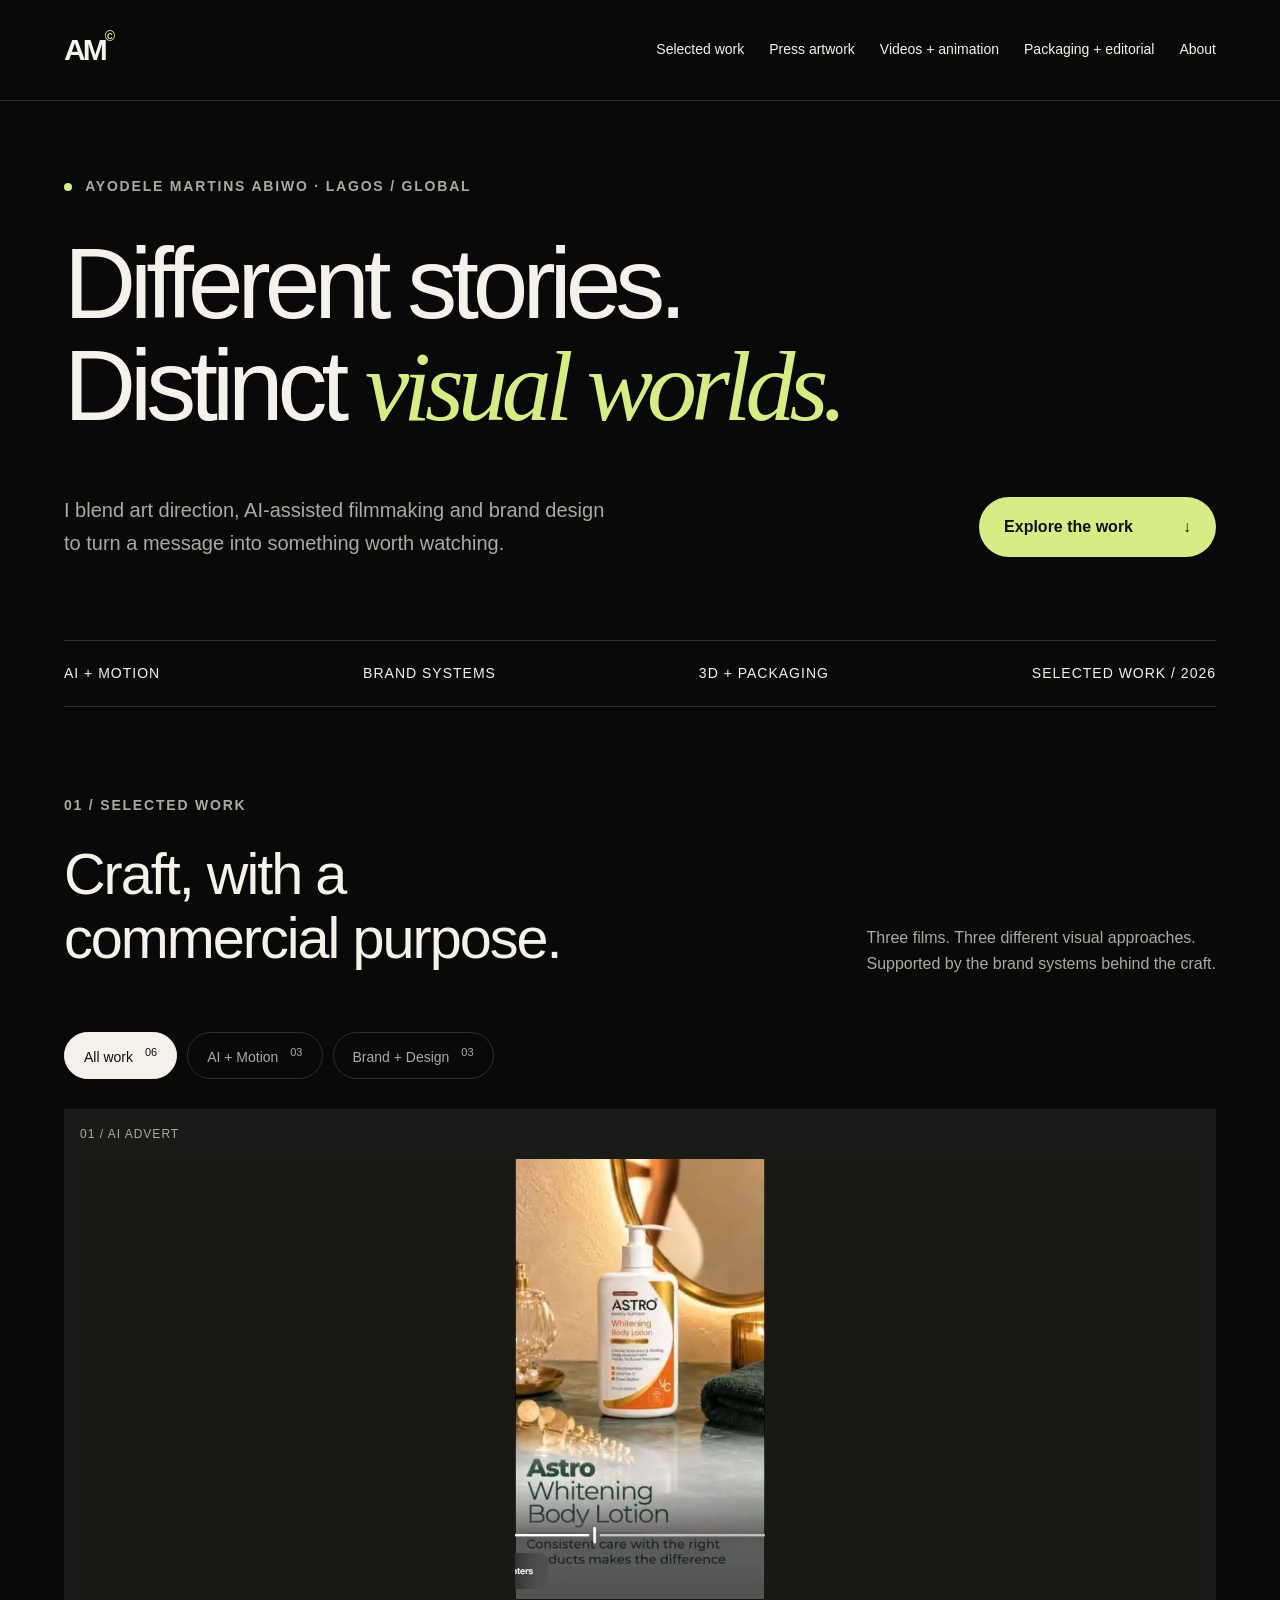
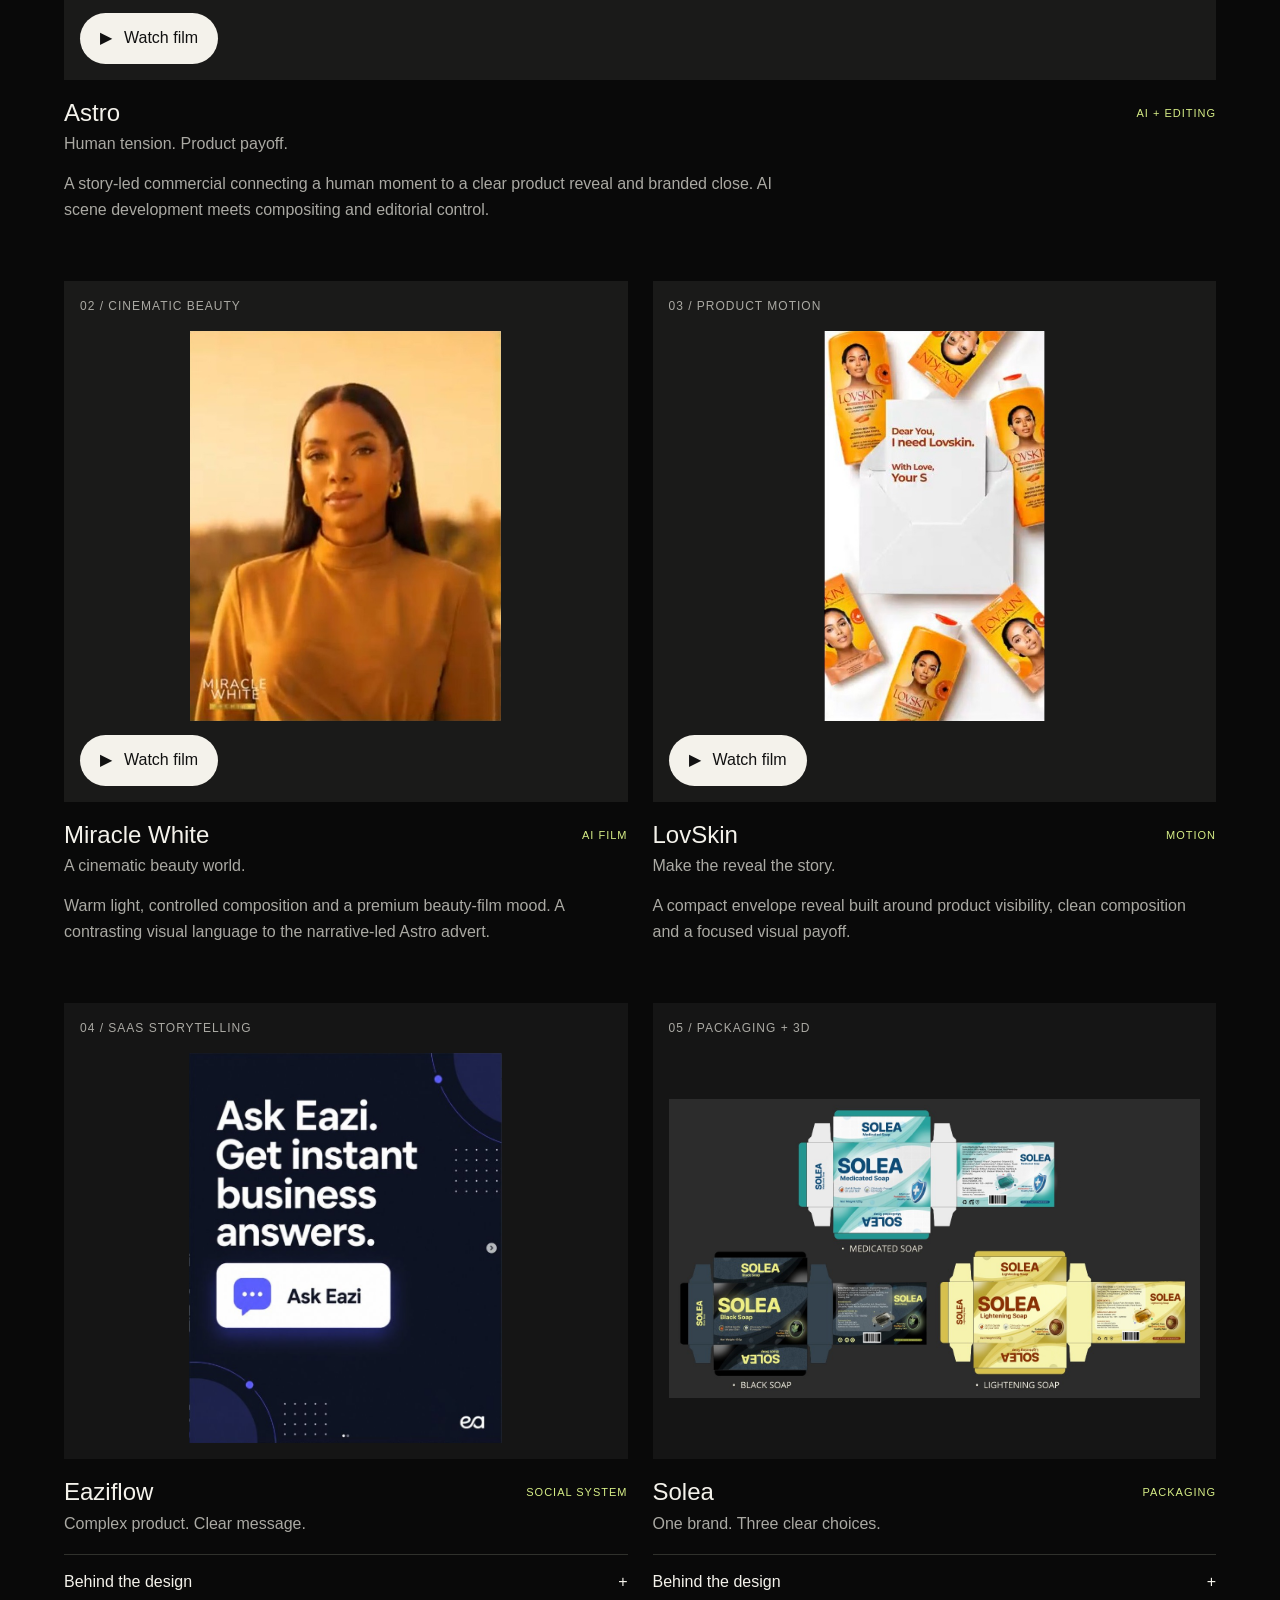
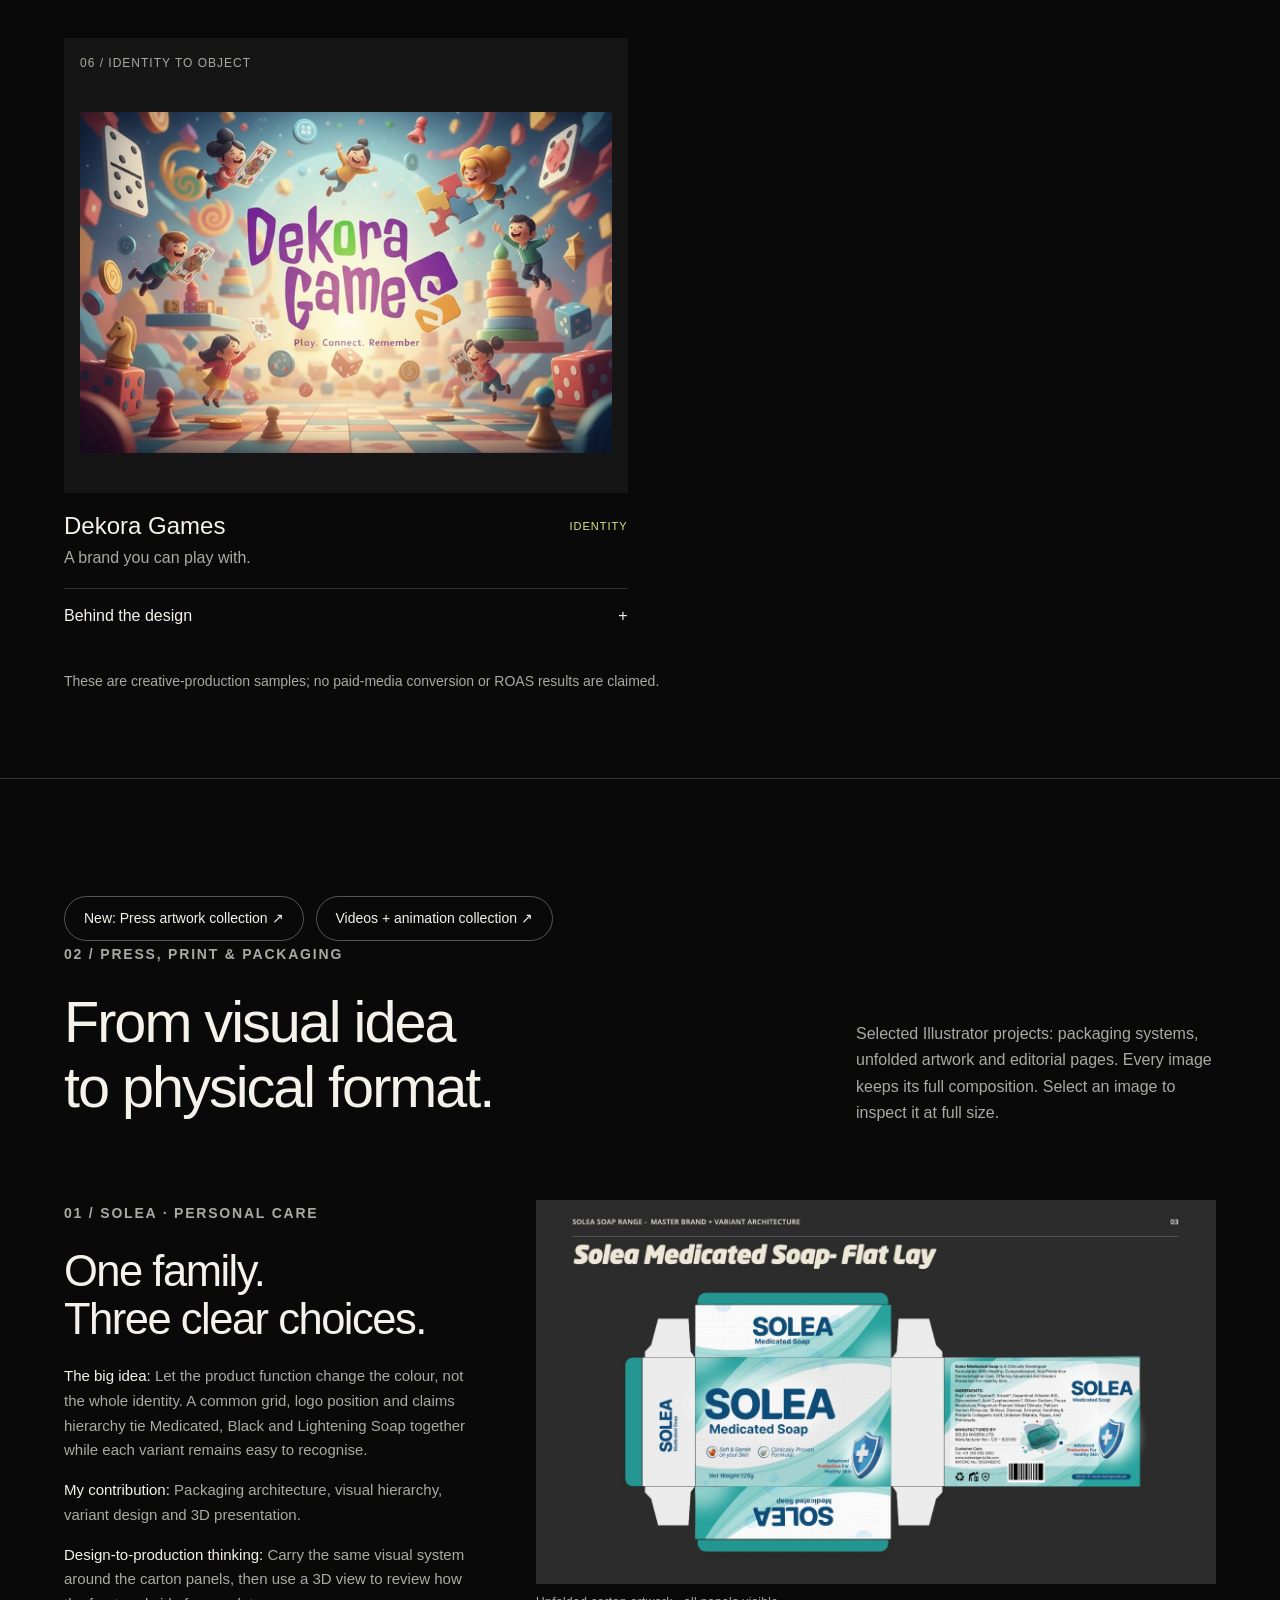
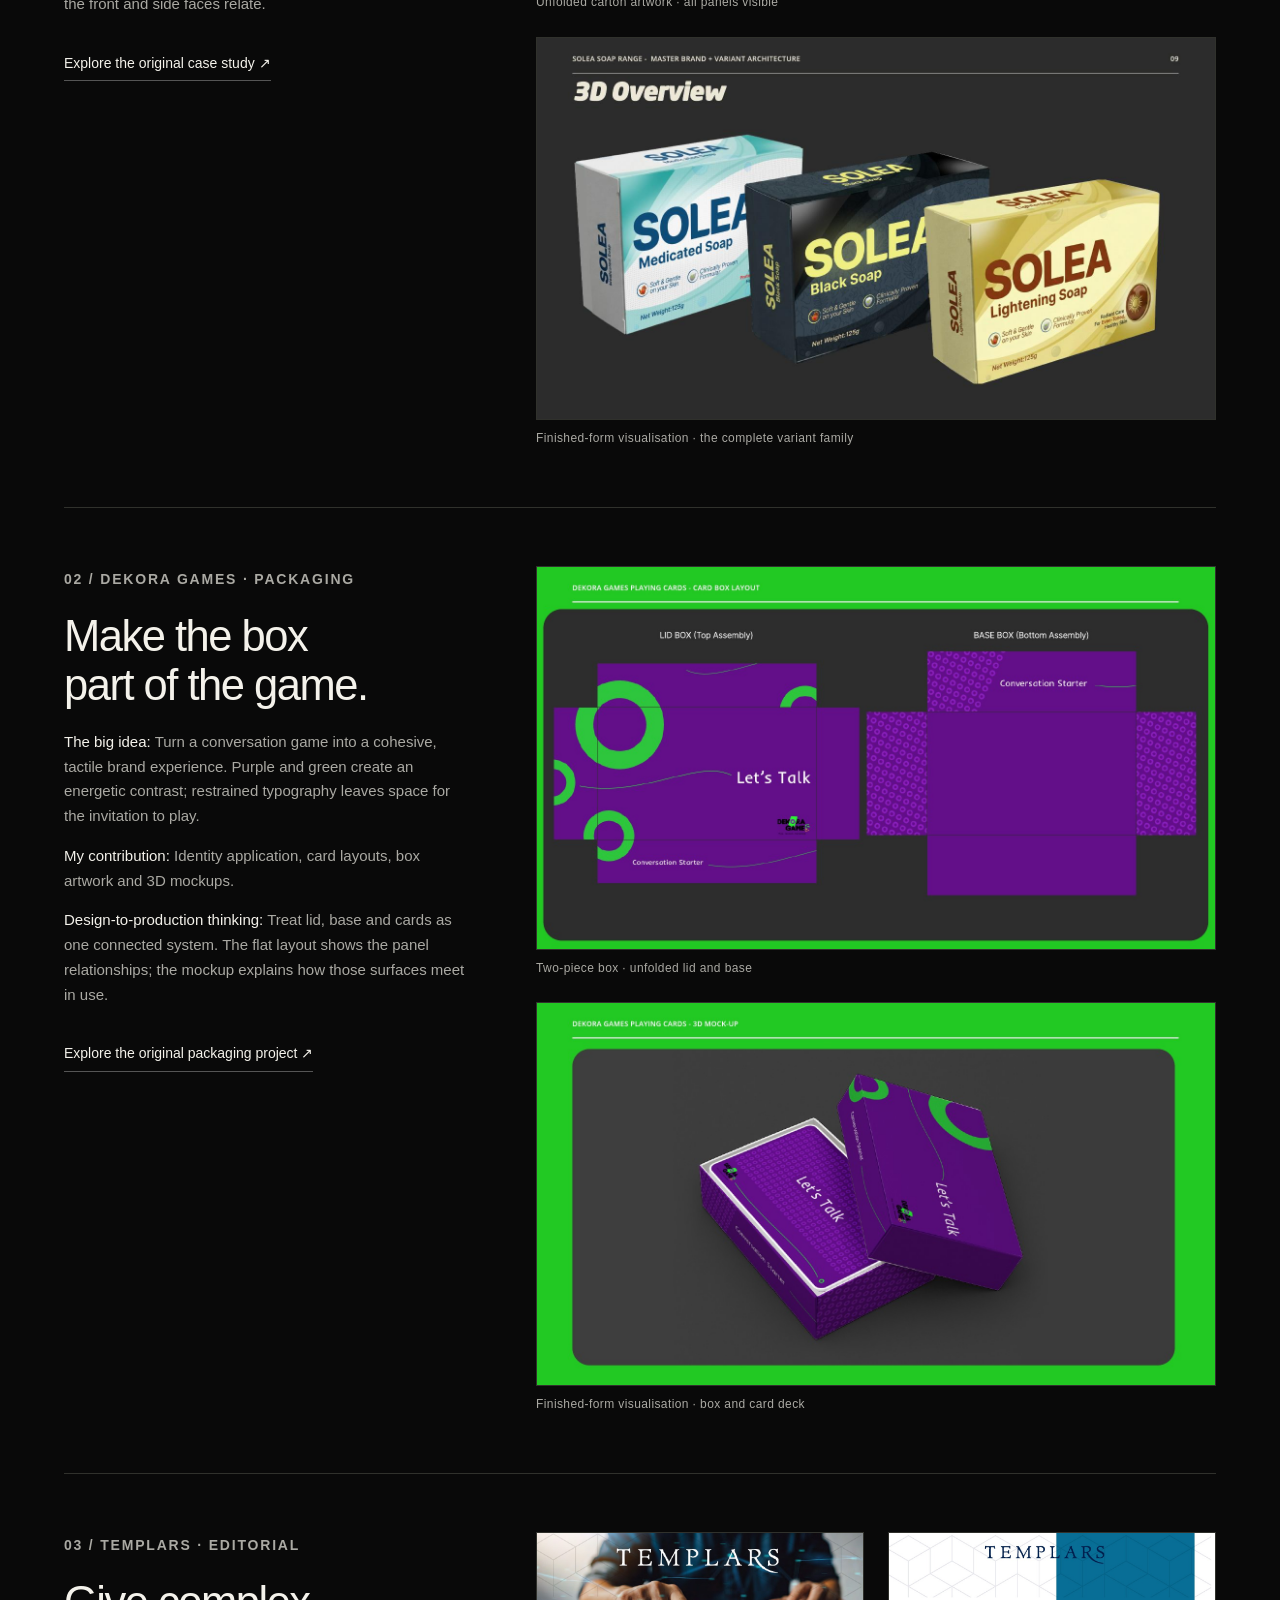
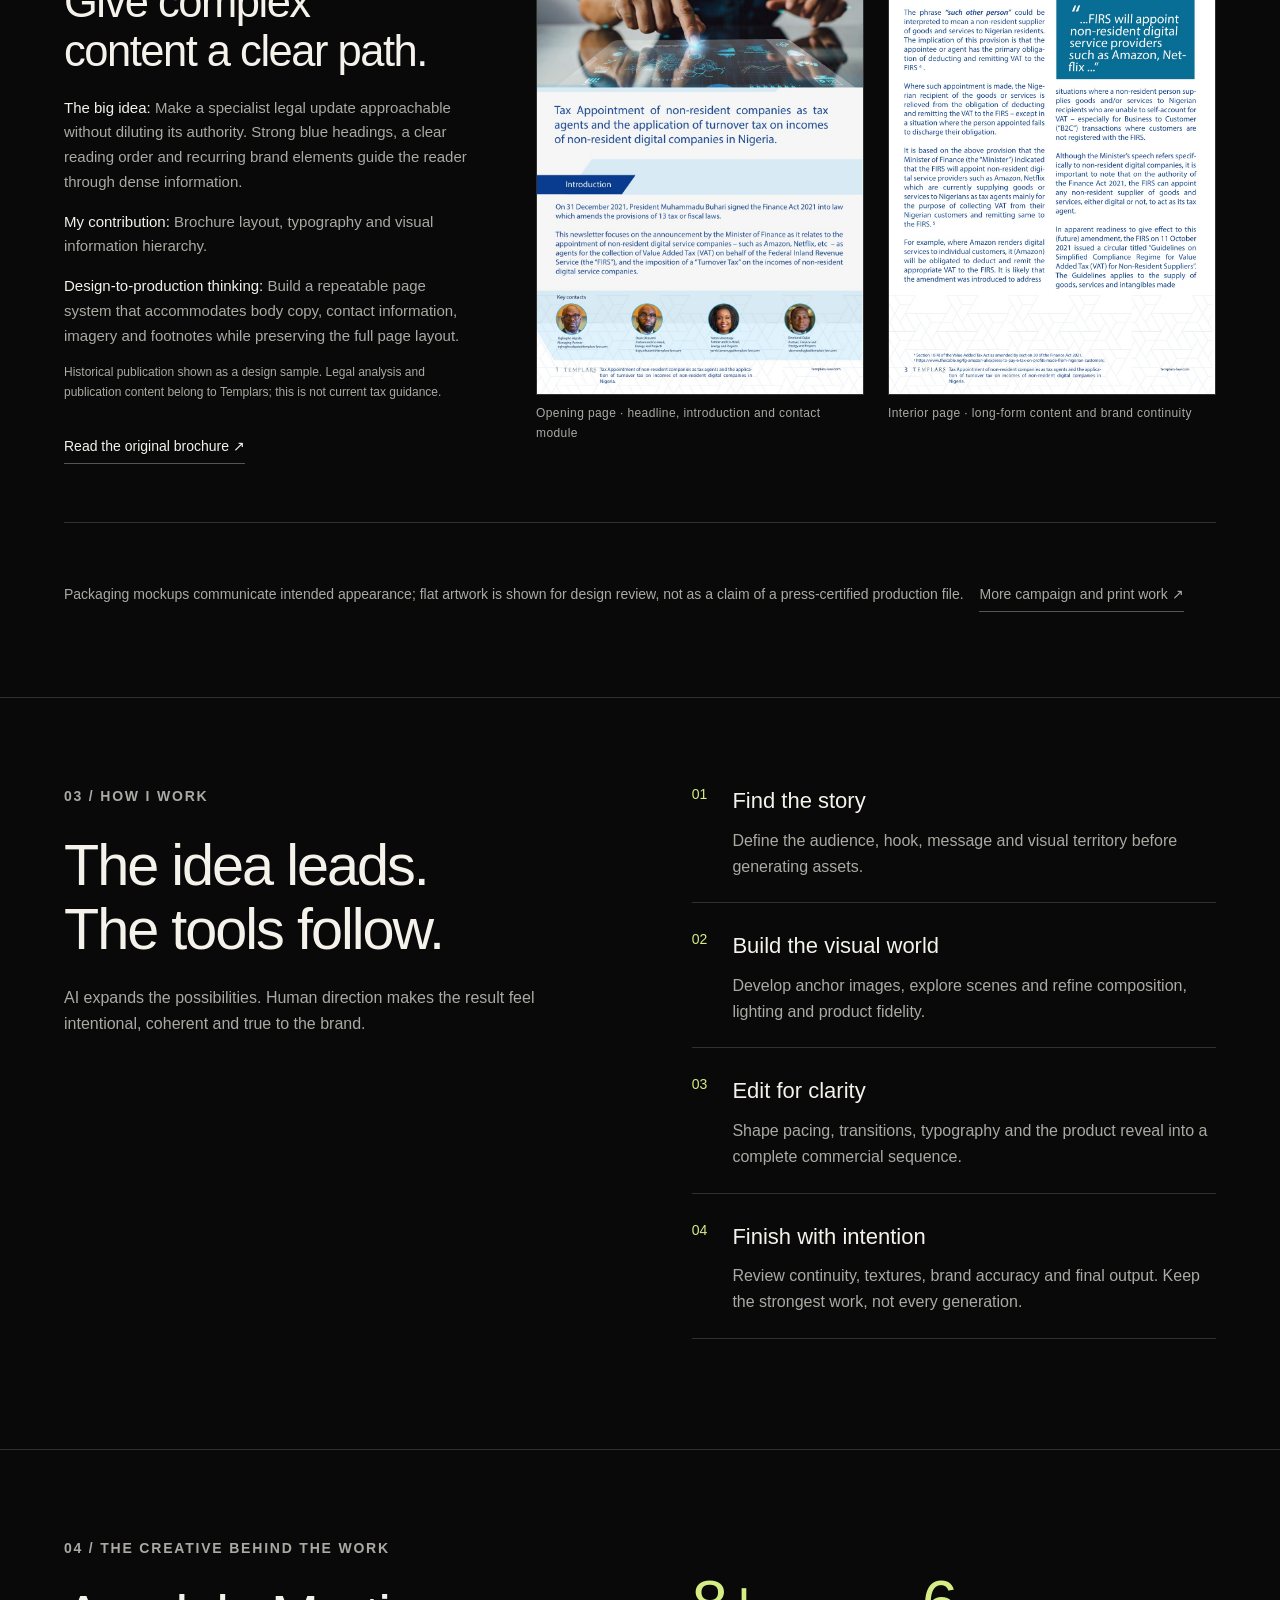
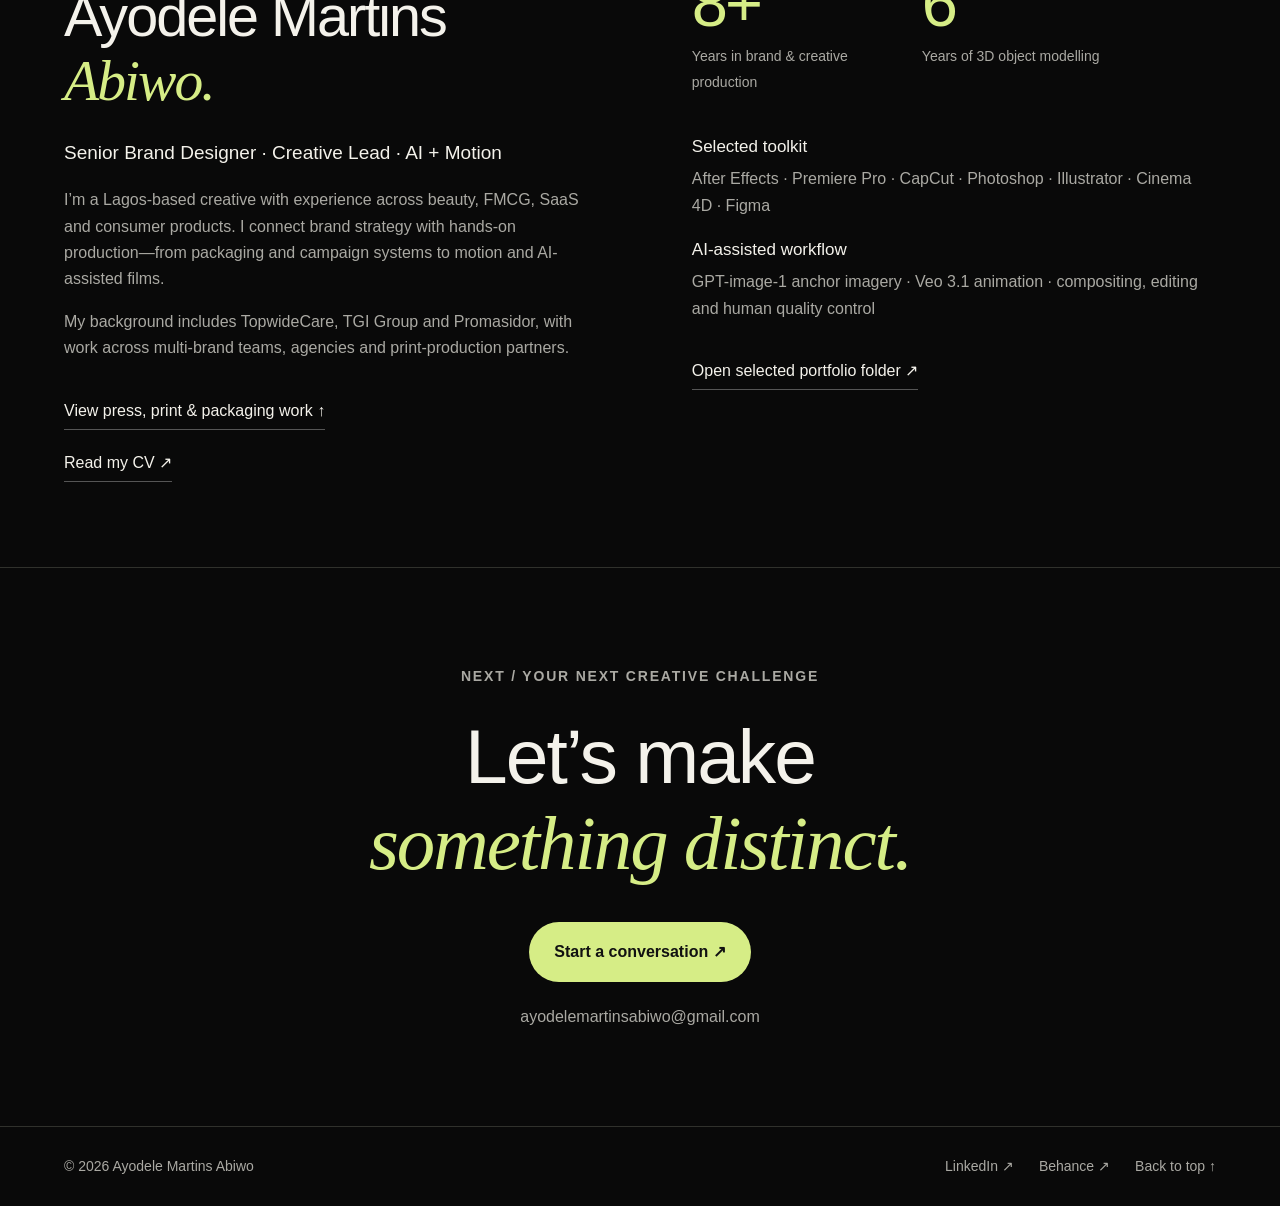
==== commit c5996aa0: "Add complete press and motion portfolio collections" ====
--- a/index.html
+++ b/index.html
@@ -1,6 +1,6 @@
 <!doctype html>
-<html lang="en"><head><meta charset="utf-8"><meta name="viewport" content="width=device-width,initial-scale=1"><meta name="description" content="Ayodele Martins Abiwo — packaging, print, brand systems and AI-assisted commercial films. Selected creative work from Lagos, working globally."><title>Ayodele Martins Abiwo — Creative Portfolio</title><link rel="stylesheet" href="style.css"><link rel="stylesheet" href="print.css"></head>
-<body><a class="skip" href="#work">Skip to work</a><header><a class="wordmark" href="#">AM<span>©</span></a><nav aria-label="Main"><a href="#work">Selected work</a><a href="#print">Press &amp; print</a><a href="#about">About</a><a class="contact-link" href="mailto:ayodelemartinsabiwo@gmail.com">Let’s talk ↗</a></nav></header>
+<html lang="en"><head><meta charset="utf-8"><meta name="viewport" content="width=device-width,initial-scale=1"><meta name="description" content="Ayodele Martins Abiwo — packaging, print, brand systems and AI-assisted commercial films. Selected creative work from Lagos, working globally."><title>Ayodele Martins Abiwo — Creative Portfolio</title><link rel="stylesheet" href="style.css"><link rel="stylesheet" href="print.css"><link rel="stylesheet" href="archive.css"></head>
+<body><a class="skip" href="#work">Skip to work</a><header class="archive-header"><a class="wordmark" href="#">AM<span>©</span></a><nav aria-label="Main"><a href="#work">Selected work</a><a href="press.html">Press artwork</a><a href="videos.html">Videos + animation</a><a href="#print">Packaging + editorial</a><a href="#about">About</a></nav></header>
 <main><section class="hero"><div class="eyebrow"><span class="dot"></span> AYODELE MARTINS ABIWO · LAGOS / GLOBAL</div><h1>Different stories.<br>Distinct <em>visual worlds.</em></h1><div class="hero-bottom"><p>I blend art direction, AI-assisted filmmaking and brand design to turn a message into something worth watching.</p><a class="button" href="#work">Explore the work <span>↓</span></a></div><div class="hero-strip"><span>AI + MOTION</span><span>BRAND SYSTEMS</span><span>3D + PACKAGING</span><span>SELECTED WORK / 2026</span></div></section>
 <section id="work" class="section"><div class="section-top"><div><span class="eyebrow">01 / SELECTED WORK</span><h2>Craft, with a<br>commercial purpose.</h2></div><p>Three films. Three different visual approaches.<br>Supported by the brand systems behind the craft.</p></div><div class="filters" role="group" aria-label="Filter projects"><button class="active" data-filter="all" aria-pressed="true">All work <sup>06</sup></button><button data-filter="motion" aria-pressed="false">AI + Motion <sup>03</sup></button><button data-filter="brand" aria-pressed="false">Brand + Design <sup>03</sup></button></div>
 <div class="projects">
@@ -12,6 +12,7 @@
 <article class="project" data-category="brand"><div class="visual brand-image"><img loading="lazy" src="assets/dekora.jpg" alt="Dekora Games purple brand identity mockup"><span class="project-number">06 / IDENTITY TO OBJECT</span></div><div class="project-caption"><h3>Dekora Games <span>A brand you can play with.</span></h3><span>IDENTITY</span></div><details><summary>Behind the design <span>+</span></summary><p><strong>The approach:</strong> A purple-led identity translated into card architecture and physical packaging. Logo, content hierarchy and box presentation work as one connected experience.</p><img class="detail-wide" loading="lazy" src="assets/dekora-cards.jpg" alt="Dekora physical cards in use"></details></article>
 </div><p class="work-note">These are creative-production samples; no paid-media conversion or ROAS results are claimed.</p></section>
 <section id="print" class="section print-work">
+<div class="archive-crosslinks"><a href="press.html">New: Press artwork collection ↗</a><a href="videos.html">Videos + animation collection ↗</a></div>
 <div class="section-top"><div><span class="eyebrow">02 / PRESS, PRINT &amp; PACKAGING</span><h2>From visual idea<br>to physical format.</h2></div><p>Selected Illustrator projects: packaging systems, unfolded artwork and editorial pages. Every image keeps its full composition. Select an image to inspect it at full size.</p></div>
 <article class="print-case"><div class="case-intro"><span class="eyebrow">01 / SOLEA · PERSONAL CARE</span><h3>One family.<br>Three clear choices.</h3><p><strong>The big idea:</strong> Let the product function change the colour, not the whole identity. A common grid, logo position and claims hierarchy tie Medicated, Black and Lightening Soap together while each variant remains easy to recognise.</p><p><strong>My contribution:</strong> Packaging architecture, visual hierarchy, variant design and 3D presentation.</p><p><strong>Design-to-production thinking:</strong> Carry the same visual system around the carton panels, then use a 3D view to review how the front and side faces relate.</p><a class="text-link" href="https://drive.google.com/file/d/1CjS9kb8UbxW99l2HNpj1Smo0ns6I4410/view" target="_blank" rel="noopener">Explore the original case study ↗</a></div><div class="case-gallery"><figure><a href="assets/print/solea-flat.jpg" target="_blank" rel="noopener"><img loading="lazy" src="assets/print/solea-flat.jpg" alt="Full Solea Medicated Soap carton artwork with all unfolded panels"></a><figcaption>Unfolded carton artwork · all panels visible</figcaption></figure><figure><a href="assets/print/solea-range.jpg" target="_blank" rel="noopener"><img loading="lazy" src="assets/print/solea-range.jpg" alt="Complete Solea three-variant 3D packaging presentation"></a><figcaption>Finished-form visualisation · the complete variant family</figcaption></figure></div></article>
 <article class="print-case"><div class="case-intro"><span class="eyebrow">02 / DEKORA GAMES · PACKAGING</span><h3>Make the box<br>part of the game.</h3><p><strong>The big idea:</strong> Turn a conversation game into a cohesive, tactile brand experience. Purple and green create an energetic contrast; restrained typography leaves space for the invitation to play.</p><p><strong>My contribution:</strong> Identity application, card layouts, box artwork and 3D mockups.</p><p><strong>Design-to-production thinking:</strong> Treat lid, base and cards as one connected system. The flat layout shows the panel relationships; the mockup explains how those surfaces meet in use.</p><a class="text-link" href="https://drive.google.com/file/d/1r6UQ8mwDkF1E_CTl2RAn5dRtbUq8ldTG/view" target="_blank" rel="noopener">Explore the original packaging project ↗</a></div><div class="case-gallery"><figure><a href="assets/print/dekora-flat.jpg" target="_blank" rel="noopener"><img loading="lazy" src="assets/print/dekora-flat.jpg" alt="Complete Dekora Let's Talk box lid and base artwork"></a><figcaption>Two-piece box · unfolded lid and base</figcaption></figure><figure><a href="assets/print/dekora-mockup.jpg" target="_blank" rel="noopener"><img loading="lazy" src="assets/print/dekora-mockup.jpg" alt="Full Dekora Let's Talk box and card deck 3D presentation"></a><figcaption>Finished-form visualisation · box and card deck</figcaption></figure></div></article>
--- a/archive.css
+++ b/archive.css
@@ -0,0 +1,12 @@
+:root{--archive-accent:#d6ed86}
+.archive-header{position:relative;gap:25px}.archive-header nav{flex-wrap:wrap;gap:12px 25px}.archive-header nav a[aria-current=page]{color:var(--accent)}
+.archive-hero{padding:72px 5% 48px;border-bottom:1px solid var(--line);position:relative}
+.archive-hero h1{font-size:clamp(52px,7.5vw,100px);max-width:1000px;letter-spacing:-4px;margin:25px 0}
+.archive-hero .lede{color:var(--muted);font-size:19px;max-width:680px}.archive-meta{display:flex;flex-wrap:wrap;gap:25px;margin-top:35px;font-size:12px;letter-spacing:1.3px;color:var(--accent)}
+.archive-content{padding:45px 5% 80px}.archive-toolbar{display:flex;flex-wrap:wrap;justify-content:space-between;align-items:center;gap:20px;margin-bottom:30px}.archive-toolbar .filters{margin:0}.search-wrap{display:flex;align-items:center;gap:12px;color:var(--muted);font-size:13px}.search-wrap input{font:inherit;color:var(--text);background:#171817;border:1px solid #464841;padding:12px 15px;border-radius:30px;width:230px}.search-wrap input:focus{outline:2px solid var(--accent)}
+.video-grid{display:grid;grid-template-columns:repeat(3,minmax(0,1fr));gap:45px 24px}.film-card[hidden]{display:none}.film-poster{width:100%;border:1px solid #2b2c28;background:#171817;display:block;color:var(--text);padding:14px;text-align:left;transition:border-color .2s}.film-poster:hover{border-color:var(--accent)}.film-poster img{display:block;width:100%;height:240px;object-fit:contain;transition:none}.film-play{display:flex;justify-content:space-between;align-items:center;margin-top:13px;font-size:12px;letter-spacing:.7px}.film-play strong{font-weight:500;color:var(--accent)}.film-format{display:block;margin:18px 0 7px;color:var(--accent);font-size:11px;letter-spacing:1.2px;text-transform:uppercase}.film-card h2{font-size:23px;letter-spacing:-.6px;line-height:1.25;margin:0 0 12px}.film-card p{font-size:14px;color:var(--muted);line-height:1.7;margin:0 0 14px}.film-card .craft{font-size:11px;border-top:1px solid var(--line);padding-top:12px;letter-spacing:.2px}.archive-count{color:var(--muted);font-size:13px;margin:0 0 28px}.archive-note{font-size:12px;color:var(--muted);max-width:780px;margin-top:50px}.archive-empty{padding:50px 0;color:var(--muted)}
+.press-story{display:grid;grid-template-columns:minmax(0,1.15fr) minmax(0,.85fr);gap:7%;align-items:center;padding:60px 0;border-bottom:1px solid var(--line)}.press-story:nth-child(even) .press-art{order:2}.press-art{margin:0;background:#181918;padding:18px;border:1px solid var(--line)}.press-art img{width:100%;height:auto;display:block}.press-art figcaption{padding-top:13px;font-size:12px;color:var(--muted)}.press-copy h2{font-size:clamp(32px,3.5vw,48px);margin:20px 0;letter-spacing:-1.5px}.press-copy .concept{font-size:20px;color:var(--text);line-height:1.5}.press-copy p{color:var(--muted);font-size:15px}.press-copy dl{margin-top:26px;border-top:1px solid var(--line);padding-top:18px}.press-copy dt{font-size:11px;letter-spacing:1px;color:var(--accent);text-transform:uppercase;margin-bottom:7px}.press-copy dd{margin:0 0 20px;font-size:14px;color:var(--muted)}
+.archive-crosslinks{display:flex;flex-wrap:wrap;gap:12px;margin-top:32px}.archive-crosslinks a{padding:10px 19px;border:1px solid #555;border-radius:30px;font-size:14px}.archive-crosslinks a:hover{border-color:var(--accent);color:var(--accent)}
+.archive-dialog{width:min(1040px,95vw)}.archive-dialog video{display:block;width:100%;max-height:65vh;background:#000}.archive-dialog p{color:var(--muted);font-size:14px}.archive-dialog .modal-head h2{max-width:85%}.archive-dialog .source-link{font-size:13px;color:var(--accent)}
+@media(max-width:1000px){.video-grid{grid-template-columns:repeat(2,minmax(0,1fr))}.archive-header nav{gap:10px 15px}.press-story{gap:5%}}
+@media(max-width:700px){.archive-header{align-items:flex-start}.archive-header nav{justify-content:flex-end;gap:8px 14px;font-size:12px}.archive-header nav a:nth-child(n){display:inline-block}.archive-header nav .contact-link{display:none}.archive-hero{padding:48px 6% 35px}.archive-hero h1{letter-spacing:-2.5px}.archive-hero .lede{font-size:17px}.archive-meta{gap:12px 22px}.archive-content{padding:30px 6% 55px}.video-grid{grid-template-columns:1fr;gap:35px}.film-poster img{height:280px}.press-story{grid-template-columns:1fr;gap:30px;padding:40px 0}.press-story:nth-child(even) .press-art{order:0}.press-copy h2{font-size:36px}.press-art{padding:12px}.archive-toolbar{display:block}.archive-toolbar .filters{margin-bottom:20px}.search-wrap input{flex:1;min-width:0}.archive-dialog video{max-height:55vh}}
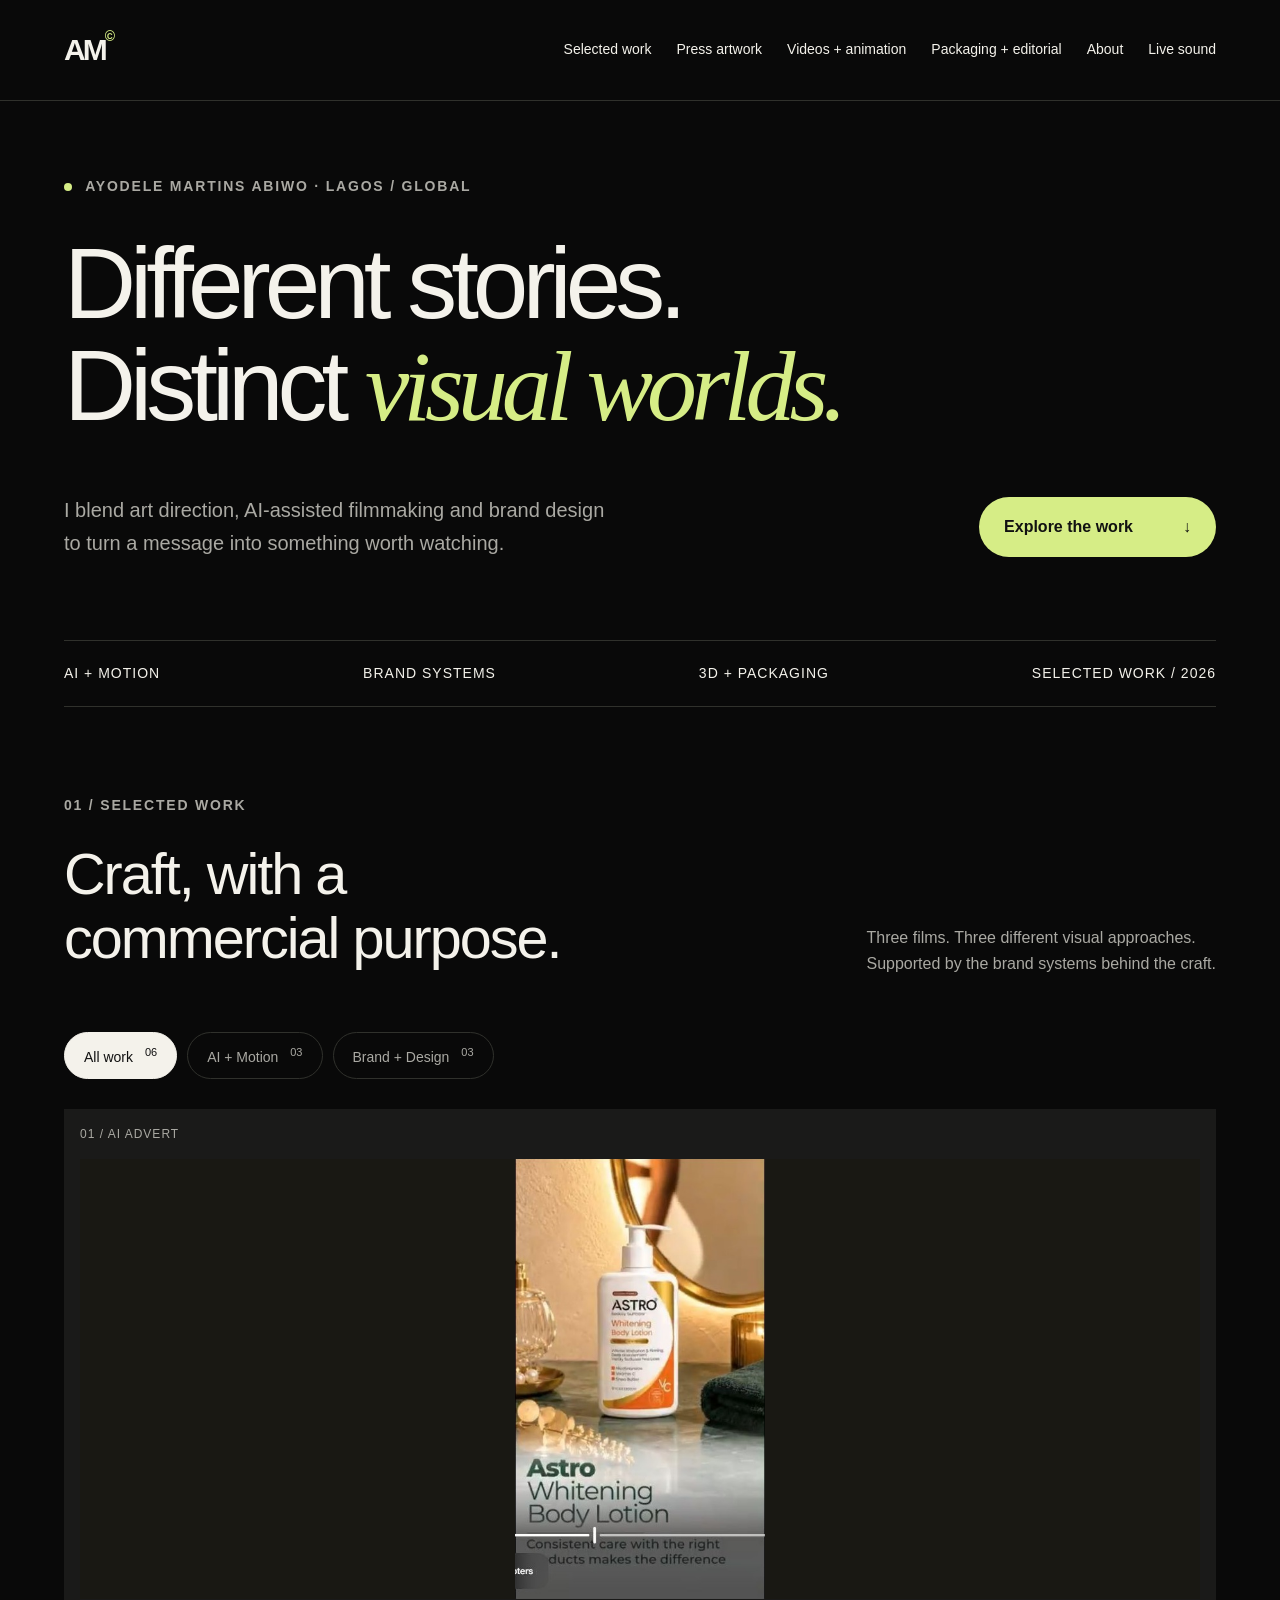
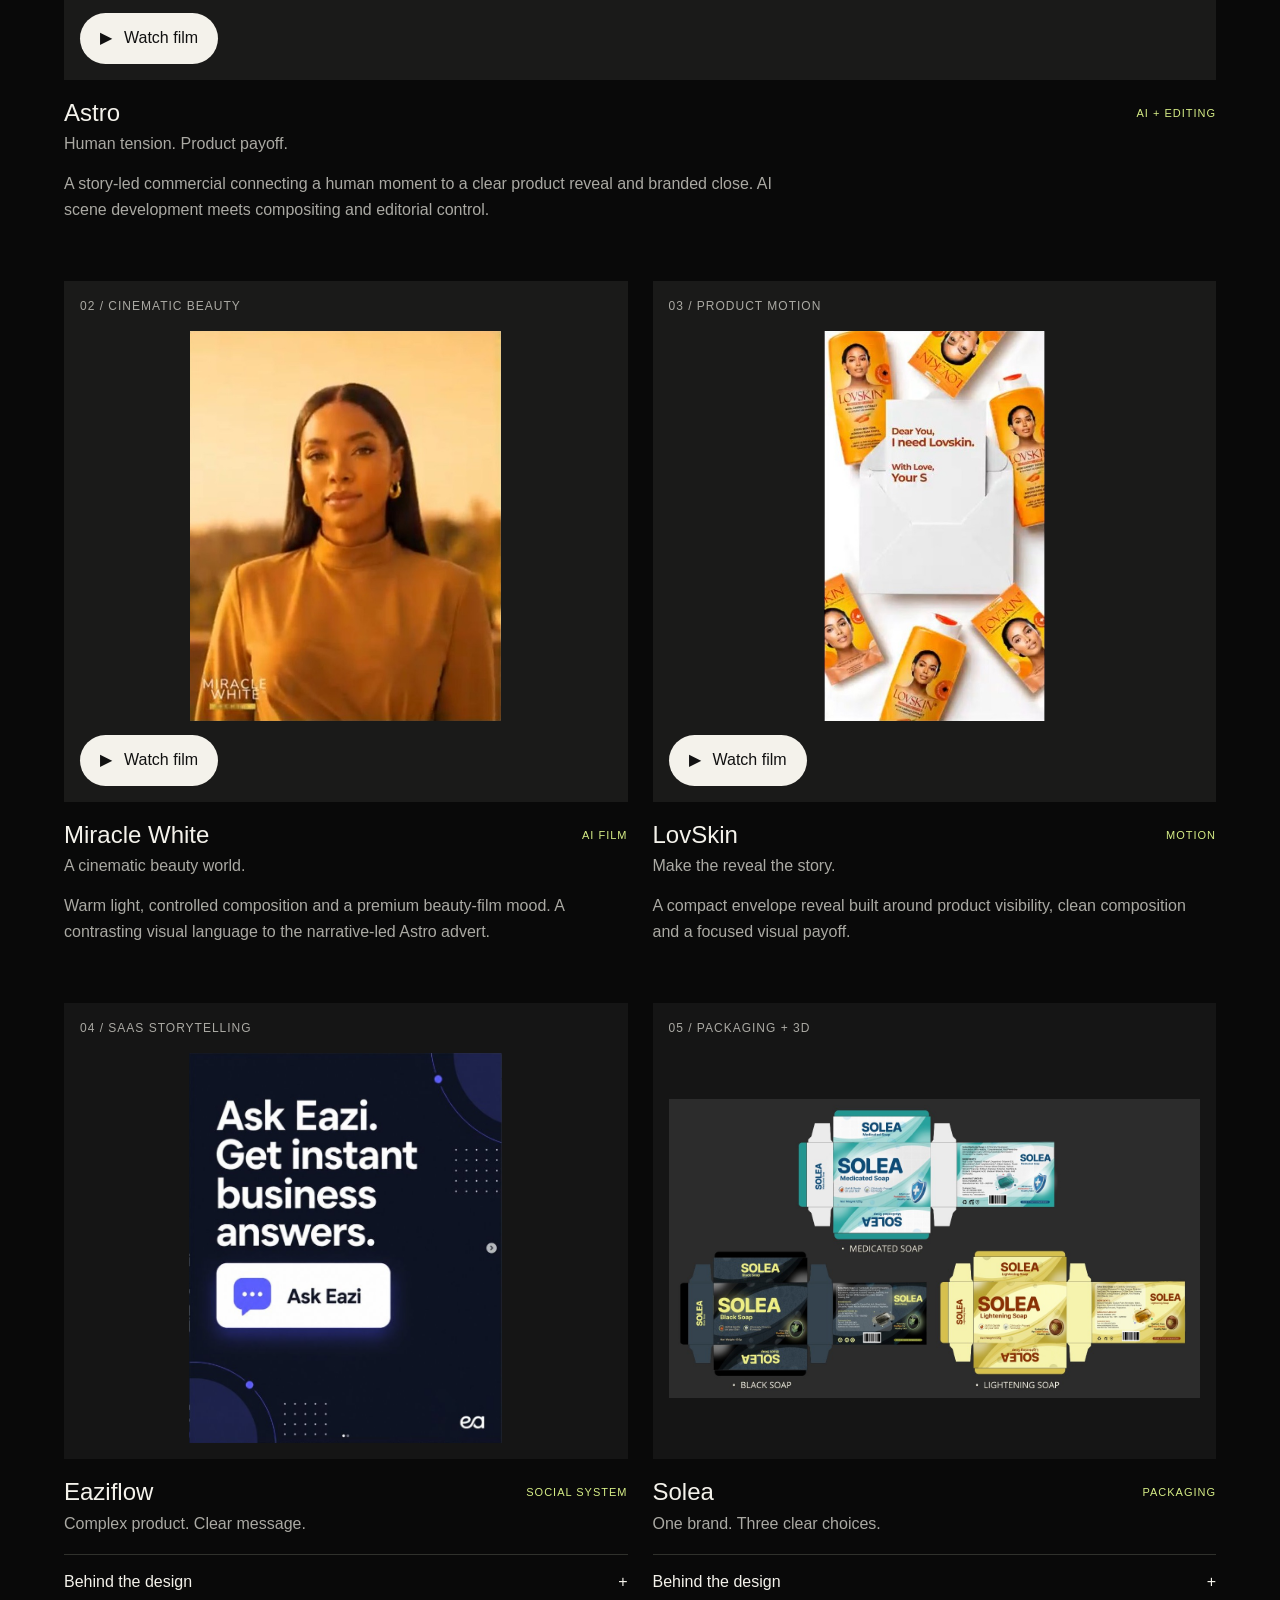
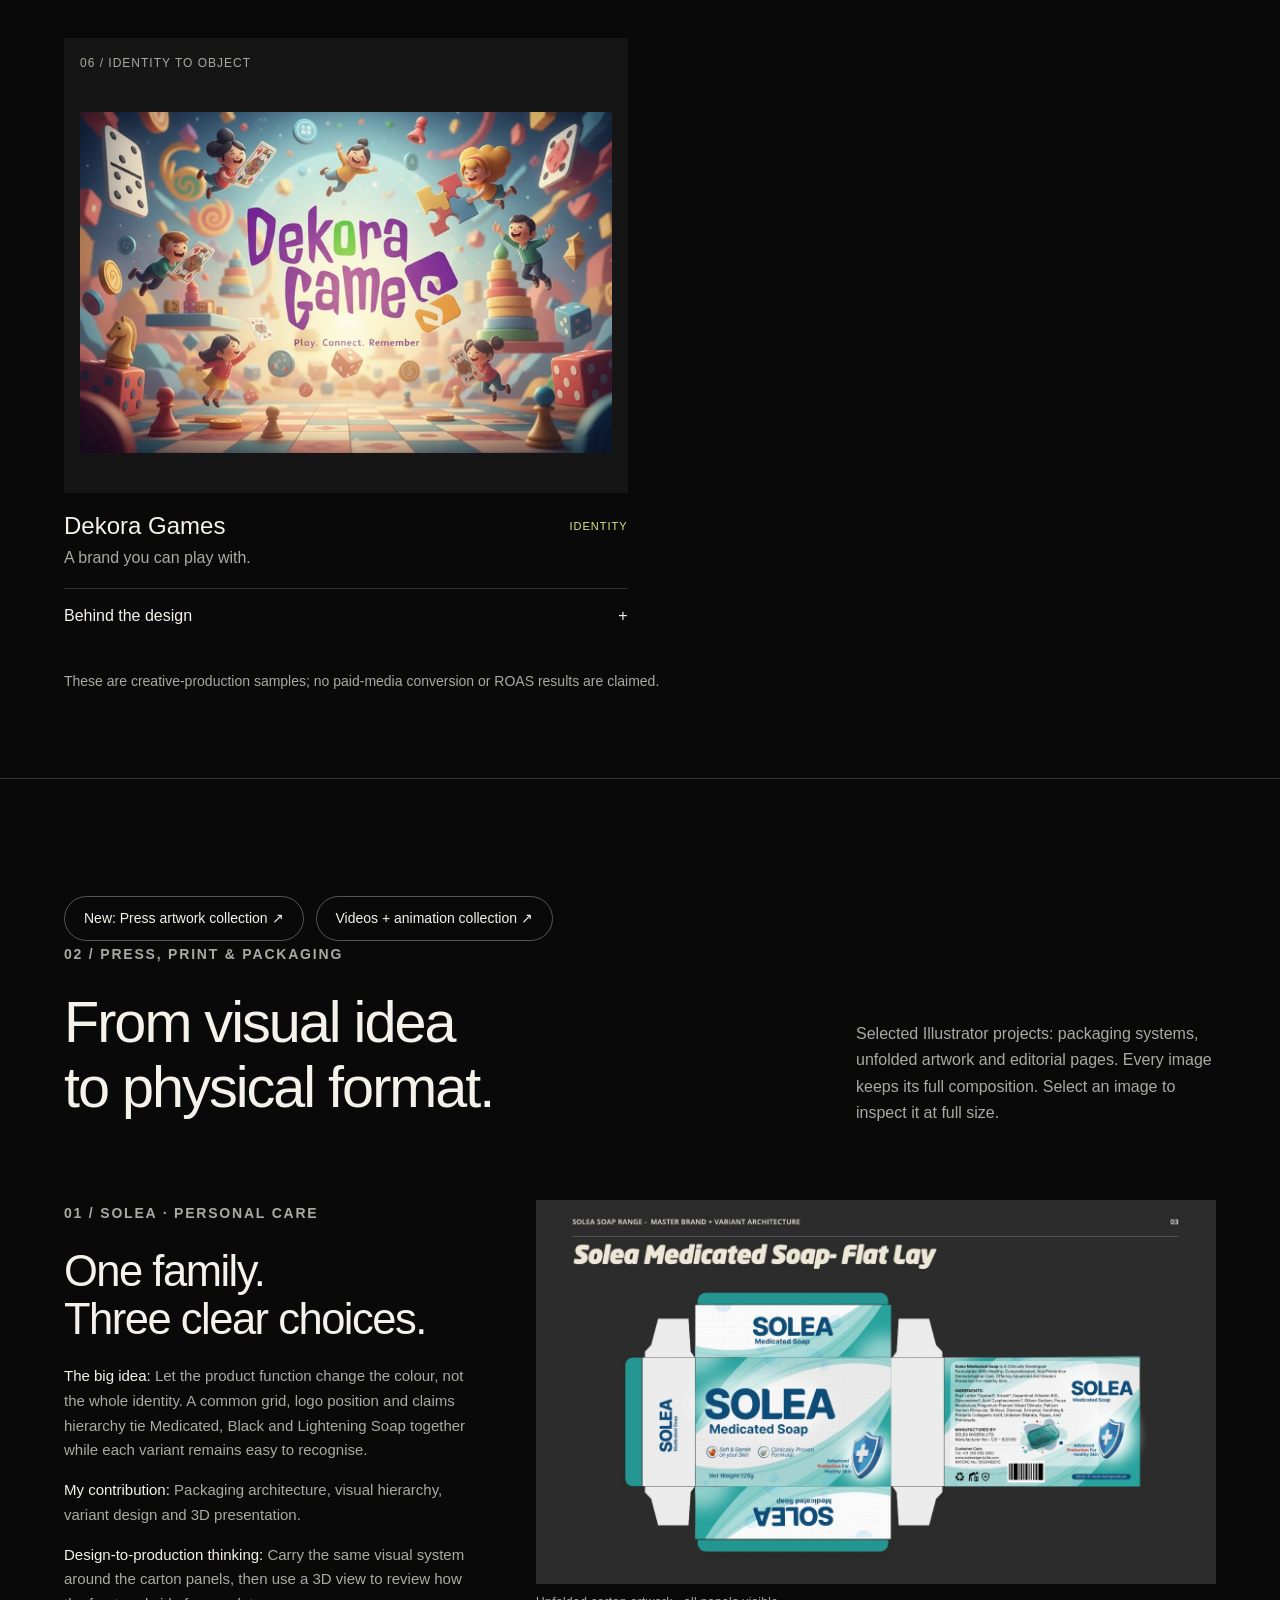
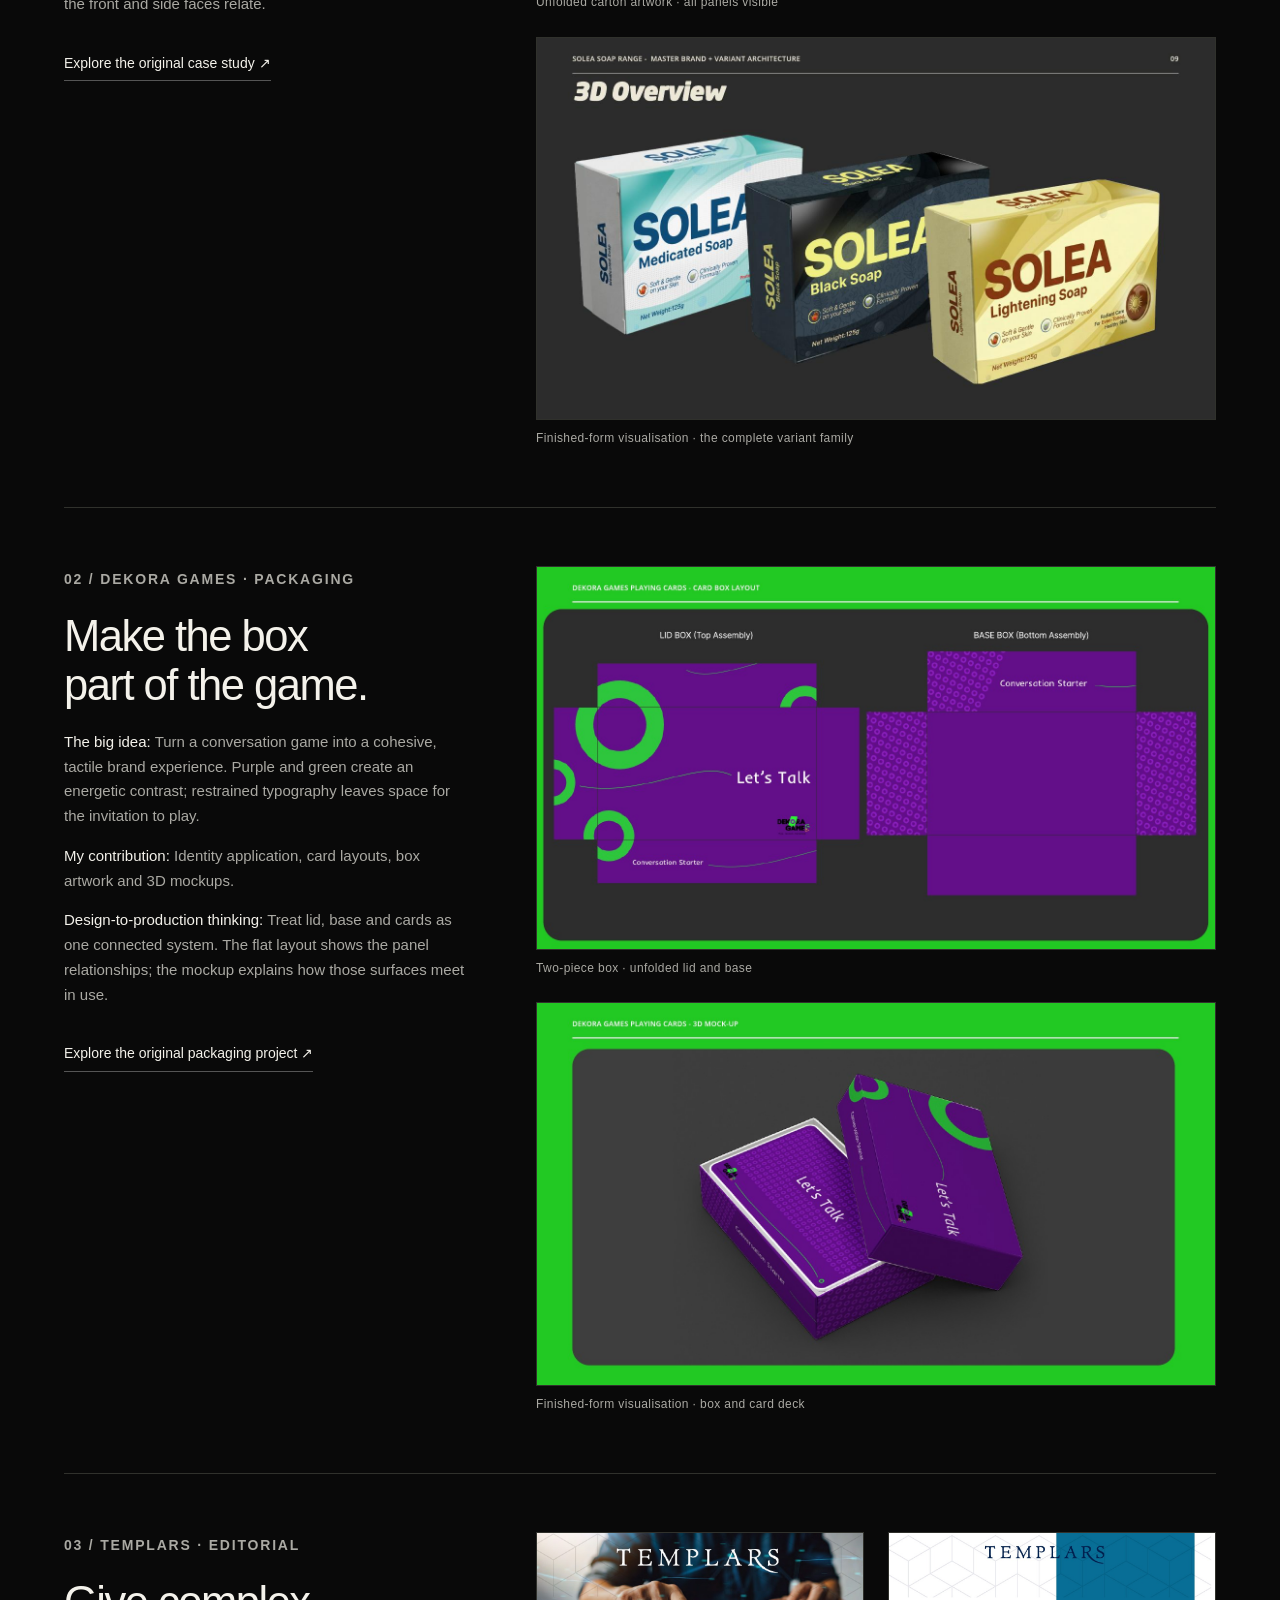
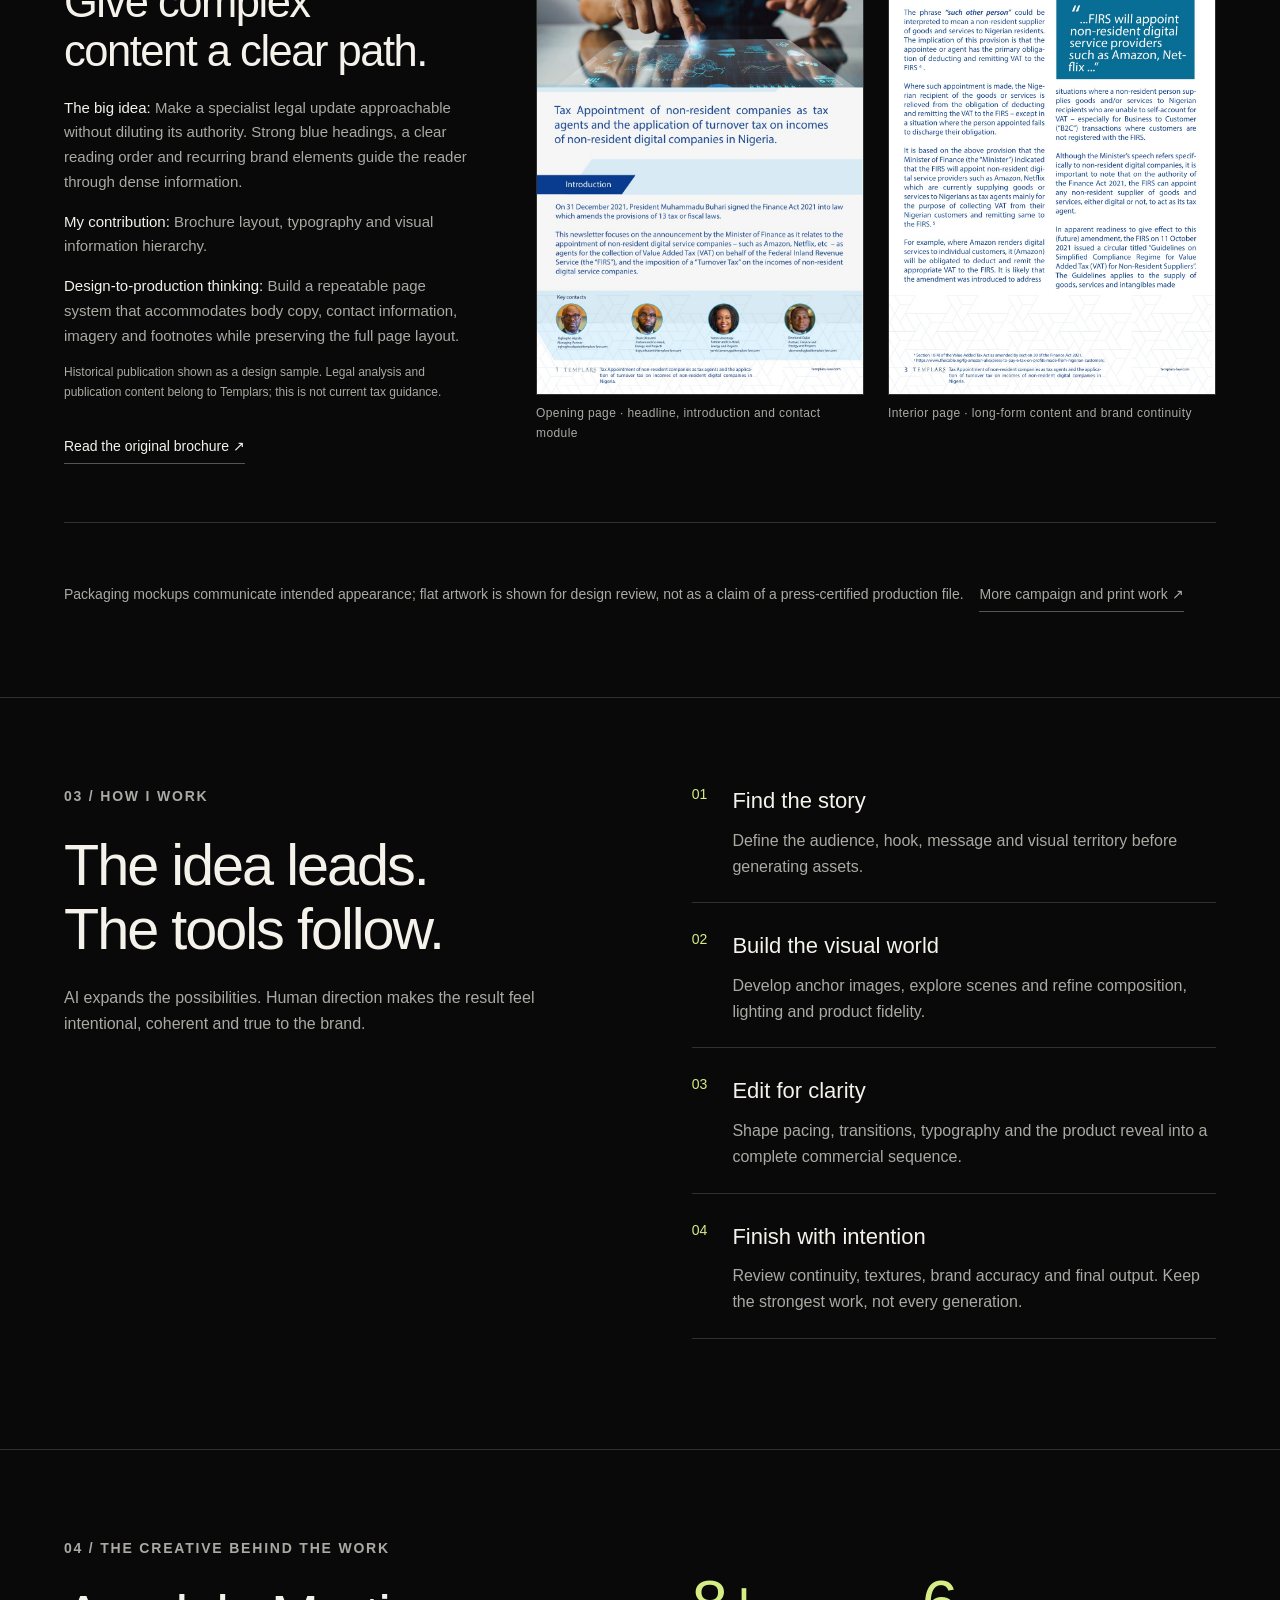
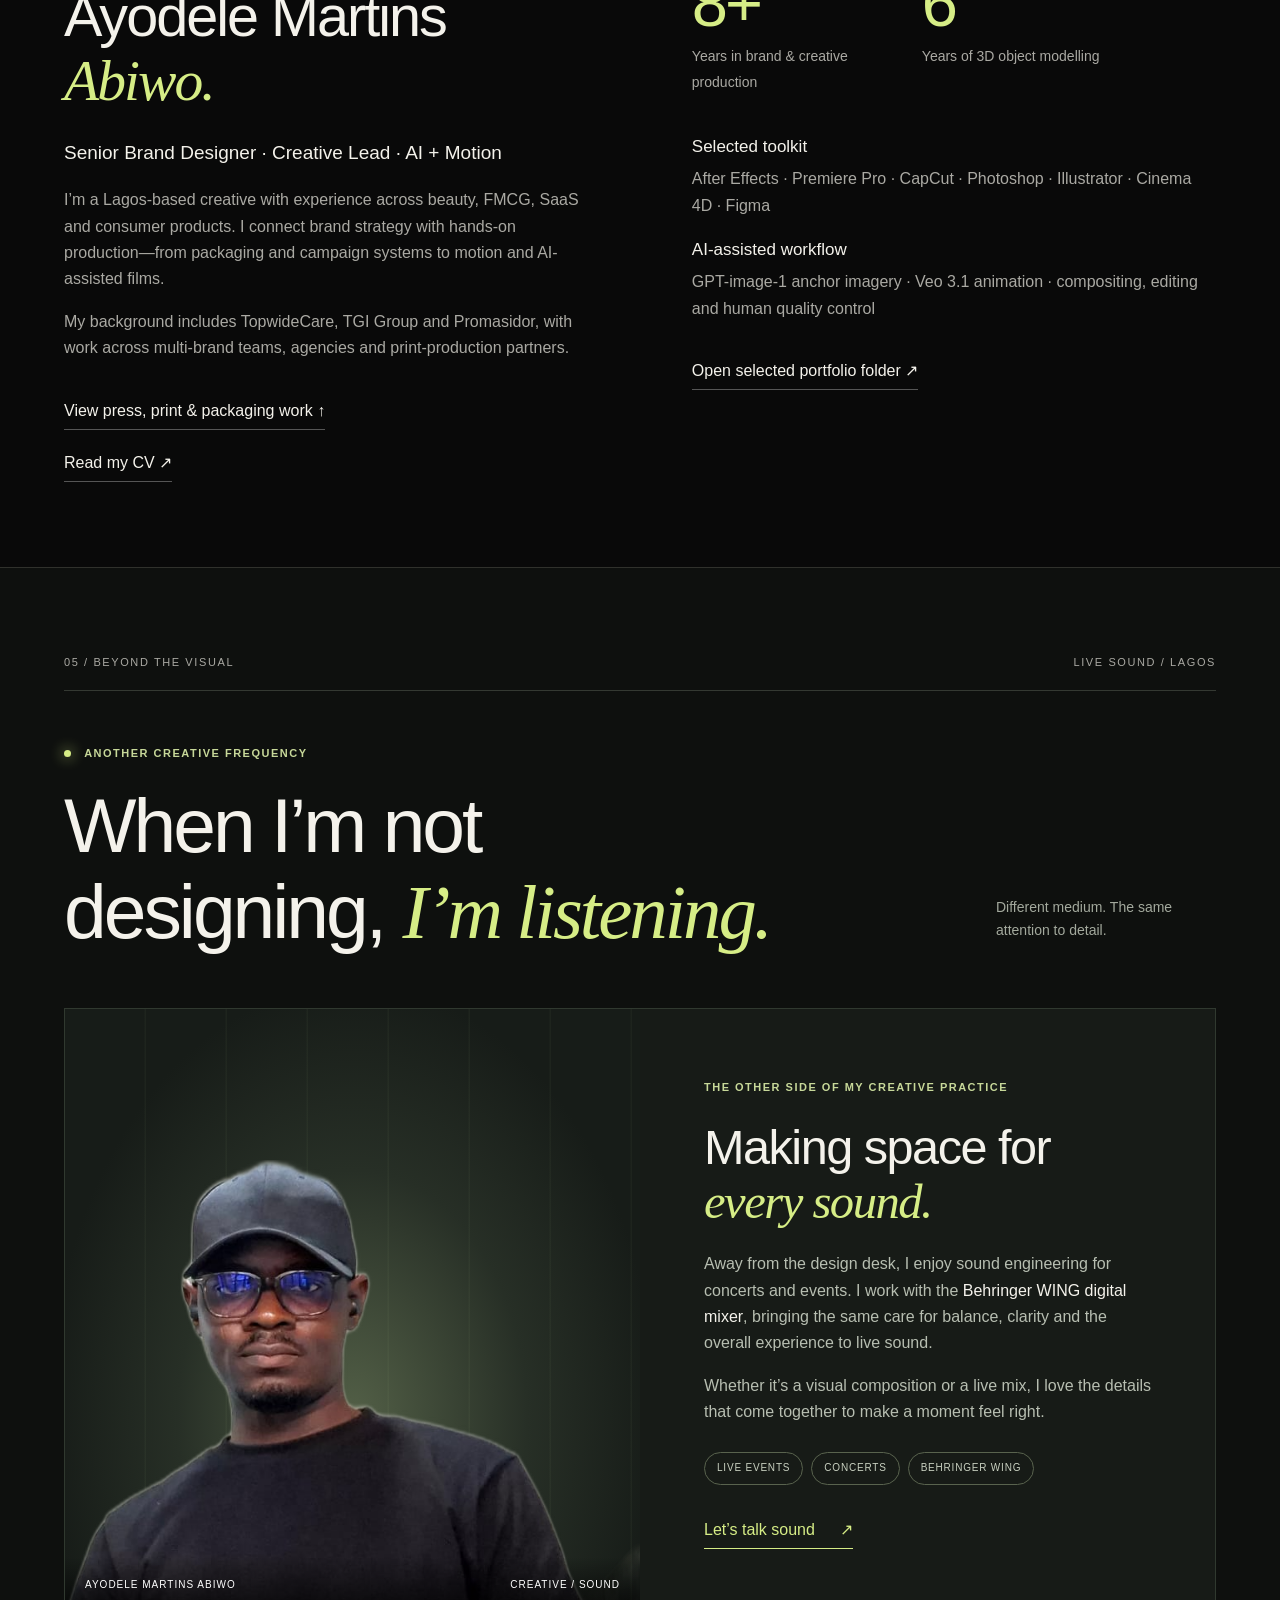
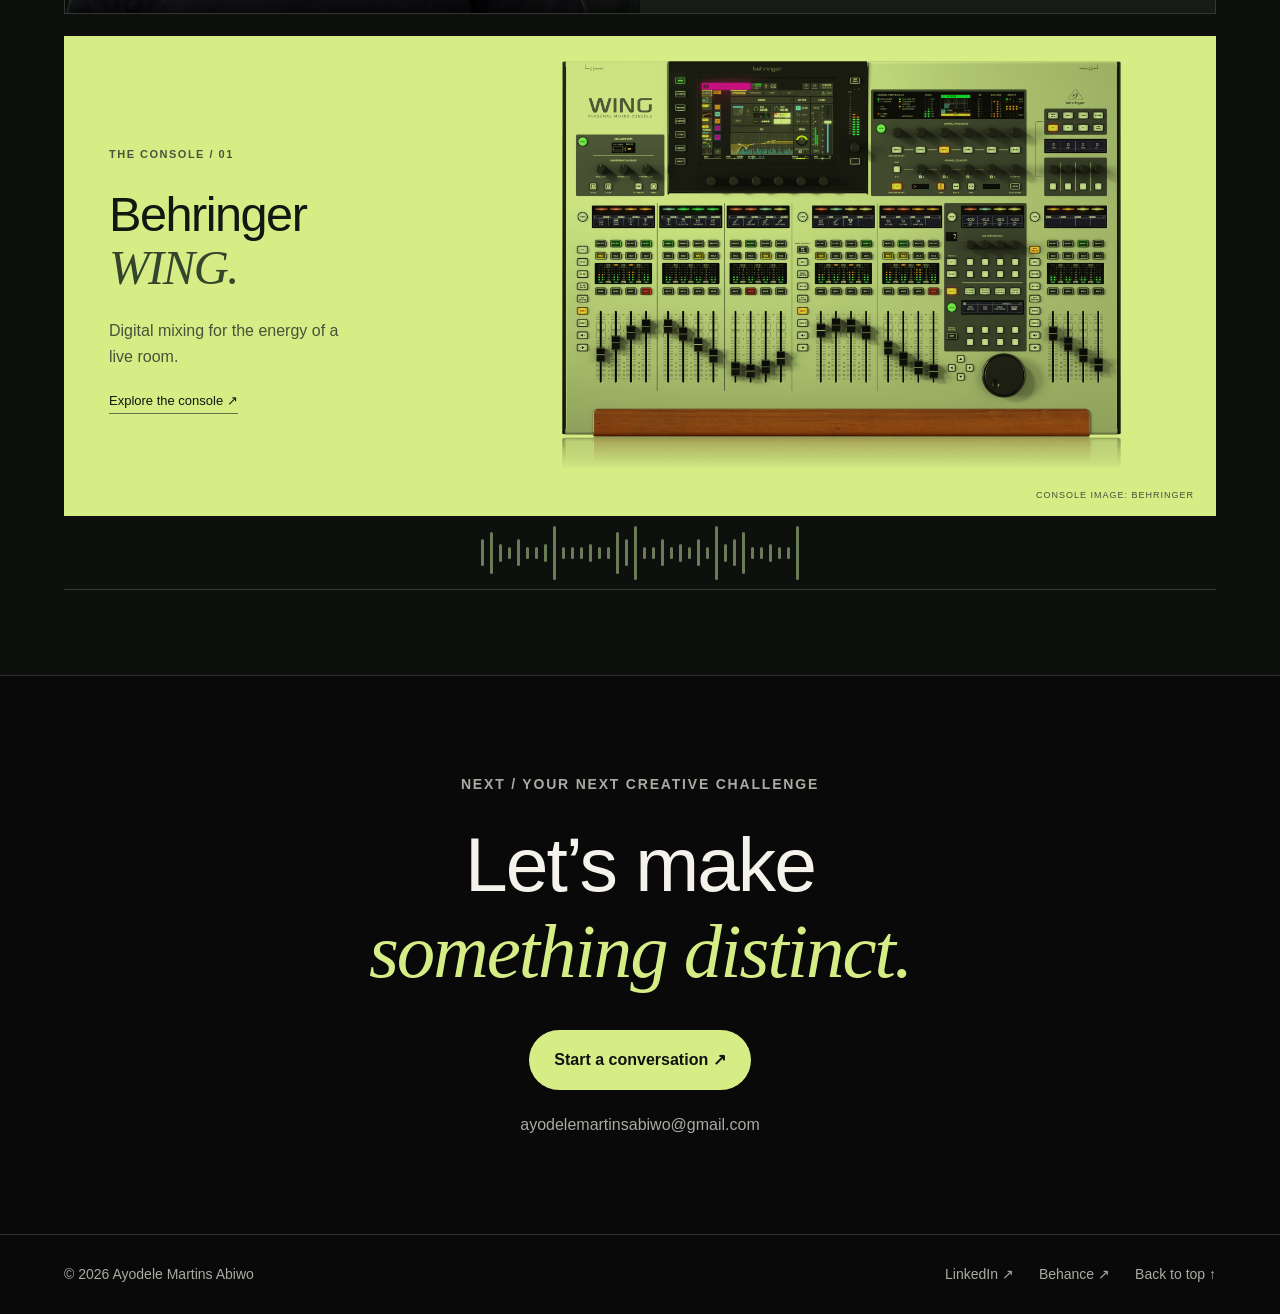
==== commit e7d75d49: "Add live sound engineering section" ====
--- a/index.html
+++ b/index.html
@@ -1,6 +1,6 @@
 <!doctype html>
-<html lang="en"><head><meta charset="utf-8"><meta name="viewport" content="width=device-width,initial-scale=1"><meta name="description" content="Ayodele Martins Abiwo — packaging, print, brand systems and AI-assisted commercial films. Selected creative work from Lagos, working globally."><title>Ayodele Martins Abiwo — Creative Portfolio</title><link rel="stylesheet" href="style.css"><link rel="stylesheet" href="print.css"><link rel="stylesheet" href="archive.css"></head>
-<body><a class="skip" href="#work">Skip to work</a><header class="archive-header"><a class="wordmark" href="#">AM<span>©</span></a><nav aria-label="Main"><a href="#work">Selected work</a><a href="press.html">Press artwork</a><a href="videos.html">Videos + animation</a><a href="#print">Packaging + editorial</a><a href="#about">About</a></nav></header>
+<html lang="en"><head><meta charset="utf-8"><meta name="viewport" content="width=device-width,initial-scale=1"><meta name="description" content="Ayodele Martins Abiwo — packaging, print, brand systems and AI-assisted commercial films. Selected creative work from Lagos, working globally."><title>Ayodele Martins Abiwo — Creative Portfolio</title><link rel="stylesheet" href="style.css"><link rel="stylesheet" href="print.css"><link rel="stylesheet" href="archive.css"><link rel="stylesheet" href="sound.css"></head>
+<body><a class="skip" href="#work">Skip to work</a><header class="archive-header"><a class="wordmark" href="#">AM<span>©</span></a><nav aria-label="Main"><a href="#work">Selected work</a><a href="press.html">Press artwork</a><a href="videos.html">Videos + animation</a><a href="#print">Packaging + editorial</a><a href="#about">About</a><a href="#sound">Live sound</a></nav></header>
 <main><section class="hero"><div class="eyebrow"><span class="dot"></span> AYODELE MARTINS ABIWO · LAGOS / GLOBAL</div><h1>Different stories.<br>Distinct <em>visual worlds.</em></h1><div class="hero-bottom"><p>I blend art direction, AI-assisted filmmaking and brand design to turn a message into something worth watching.</p><a class="button" href="#work">Explore the work <span>↓</span></a></div><div class="hero-strip"><span>AI + MOTION</span><span>BRAND SYSTEMS</span><span>3D + PACKAGING</span><span>SELECTED WORK / 2026</span></div></section>
 <section id="work" class="section"><div class="section-top"><div><span class="eyebrow">01 / SELECTED WORK</span><h2>Craft, with a<br>commercial purpose.</h2></div><p>Three films. Three different visual approaches.<br>Supported by the brand systems behind the craft.</p></div><div class="filters" role="group" aria-label="Filter projects"><button class="active" data-filter="all" aria-pressed="true">All work <sup>06</sup></button><button data-filter="motion" aria-pressed="false">AI + Motion <sup>03</sup></button><button data-filter="brand" aria-pressed="false">Brand + Design <sup>03</sup></button></div>
 <div class="projects">
@@ -21,6 +21,14 @@
 </section>
 <section id="approach" class="section approach"><div><span class="eyebrow">03 / HOW I WORK</span><h2>The idea leads.<br>The tools follow.</h2><p>AI expands the possibilities. Human direction makes the result feel intentional, coherent and true to the brand.</p></div><ol><li><span>01</span><div><h3>Find the story</h3><p>Define the audience, hook, message and visual territory before generating assets.</p></div></li><li><span>02</span><div><h3>Build the visual world</h3><p>Develop anchor images, explore scenes and refine composition, lighting and product fidelity.</p></div></li><li><span>03</span><div><h3>Edit for clarity</h3><p>Shape pacing, transitions, typography and the product reveal into a complete commercial sequence.</p></div></li><li><span>04</span><div><h3>Finish with intention</h3><p>Review continuity, textures, brand accuracy and final output. Keep the strongest work, not every generation.</p></div></li></ol></section>
 <section id="about" class="section about"><div><span class="eyebrow">04 / THE CREATIVE BEHIND THE WORK</span><h2>Ayodele Martins<br><em>Abiwo.</em></h2><p class="intro">Senior Brand Designer · Creative Lead · AI + Motion</p><p>I’m a Lagos-based creative with experience across beauty, FMCG, SaaS and consumer products. I connect brand strategy with hands-on production—from packaging and campaign systems to motion and AI-assisted films.</p><p>My background includes TopwideCare, TGI Group and Promasidor, with work across multi-brand teams, agencies and print-production partners.</p><a class="text-link" href="#print">View press, print &amp; packaging work ↑</a><br><a class="text-link" href="assets/Ayodele-Martins-Abiwo-CV.pdf" target="_blank" rel="noopener">Read my CV ↗</a></div><div class="about-right"><div class="stats"><div><strong>8+</strong><span>Years in brand & creative production</span></div><div><strong>6</strong><span>Years of 3D object modelling</span></div></div><h3>Selected toolkit</h3><p>After Effects · Premiere Pro · CapCut · Photoshop · Illustrator · Cinema 4D · Figma</p><h3>AI-assisted workflow</h3><p>GPT-image-1 anchor imagery · Veo 3.1 animation · compositing, editing and human quality control</p><a class="text-link" href="https://drive.google.com/drive/folders/1v5U1llgszEaaoFjVQFStMXj93VvlJbgx" target="_blank" rel="noopener">Open selected portfolio folder ↗</a></div></section>
+<section id="sound" class="section sound-section" aria-labelledby="sound-title">
+<div class="sound-topline"><span>05 / BEYOND THE VISUAL</span><span>LIVE SOUND / LAGOS</span></div>
+<div class="sound-heading"><div><p class="sound-kicker"><span class="sound-led"></span> ANOTHER CREATIVE FREQUENCY</p><h2 id="sound-title">When I’m not<br>designing, <em>I’m listening.</em></h2></div><p>Different medium. The same attention to detail.</p></div>
+<div class="sound-layout"><div class="sound-portrait"><img src="assets/ayodele-sound-portrait.png" alt="Ayodele Martins Abiwo wearing a black cap and glasses"><div class="portrait-label"><span>AYODELE MARTINS ABIWO</span><span>CREATIVE / SOUND</span></div></div>
+<div class="sound-copy"><span class="sound-small">THE OTHER SIDE OF MY CREATIVE PRACTICE</span><h3>Making space for<br><em>every sound.</em></h3><p>Away from the design desk, I enjoy sound engineering for concerts and events. I work with the <strong>Behringer WING digital mixer</strong>, bringing the same care for balance, clarity and the overall experience to live sound.</p><p>Whether it’s a visual composition or a live mix, I love the details that come together to make a moment feel right.</p><div class="sound-tags"><span>LIVE EVENTS</span><span>CONCERTS</span><span>BEHRINGER WING</span></div><a class="sound-contact" href="mailto:ayodelemartinsabiwo@gmail.com?subject=Live%20sound%20enquiry">Let’s talk sound <span>↗</span></a></div></div>
+<div class="sound-console"><div class="console-copy"><span class="sound-small">THE CONSOLE / 01</span><h3>Behringer<br><em>WING.</em></h3><p>Digital mixing for the energy of a live room.</p><a href="https://www.behringer.com/en/products/0603-AEN" target="_blank" rel="noopener">Explore the console ↗</a></div><div class="console-visual"><img src="assets/wing-console.png" alt="Behringer WING digital mixing console, viewed from above" loading="lazy"><span>CONSOLE IMAGE: BEHRINGER</span></div></div>
+<div class="sound-wave" aria-hidden="true"><span></span><span></span><span></span><span></span><span></span><span></span><span></span><span></span><span></span><span></span><span></span><span></span><span></span><span></span><span></span><span></span><span></span><span></span><span></span><span></span><span></span><span></span><span></span><span></span><span></span><span></span><span></span><span></span><span></span><span></span><span></span><span></span><span></span><span></span><span></span><span></span></div>
+</section>
 <section class="contact section"><span class="eyebrow">NEXT / YOUR NEXT CREATIVE CHALLENGE</span><h2>Let’s make<br><em>something distinct.</em></h2><a class="button" href="mailto:ayodelemartinsabiwo@gmail.com">Start a conversation ↗</a><a class="email" href="mailto:ayodelemartinsabiwo@gmail.com">ayodelemartinsabiwo@gmail.com</a></section></main>
 <footer><span>© 2026 Ayodele Martins Abiwo</span><div><a href="https://www.linkedin.com/in/ayodele-martins-abiwo-a96a787a" target="_blank" rel="noopener">LinkedIn ↗</a><a href="https://www.behance.net/abiworemim6163" target="_blank" rel="noopener">Behance ↗</a><a href="#">Back to top ↑</a></div></footer>
 <dialog aria-labelledby="film-title"><div class="modal-head"><h2 id="film-title">Selected film</h2><button id="close-film" aria-label="Close film">✕</button></div><div id="player"></div><a id="film-external" target="_blank" rel="noopener">Open video in Google Drive ↗</a></dialog><script src="script.js"></script></body></html>
--- a/sound.css
+++ b/sound.css
@@ -0,0 +1 @@
+.sound-section{background:#0e100e;overflow:hidden}.sound-topline{display:flex;justify-content:space-between;border-bottom:1px solid #343932;padding-bottom:18px;color:#aaa9a3;font-size:11px;letter-spacing:1.6px}.sound-heading{display:flex;align-items:end;justify-content:space-between;gap:30px;padding:42px 0 52px}.sound-heading h2{font-size:clamp(45px,6vw,83px);letter-spacing:-3px;margin:20px 0 0}.sound-heading>p{max-width:220px;color:#a3a99d;font-size:14px}.sound-kicker,.sound-small{font-size:11px;letter-spacing:1.5px;color:#c7d899;font-weight:600}.sound-led{display:inline-block;background:#d6ed86;border-radius:50%;width:7px;height:7px;margin-right:9px;box-shadow:0 0 14px #d6ed86}.sound-layout{display:grid;grid-template-columns:1fr 1fr;min-height:530px;background:#171b17;border:1px solid #30392f}.sound-portrait{position:relative;overflow:hidden;min-height:530px;background:radial-gradient(ellipse at 50% 68%,#536047 0,#272f26 43%,#171c18 75%)}.sound-portrait:before{content:'';position:absolute;inset:0;background:repeating-linear-gradient(90deg,transparent 0,transparent 79px,#c9e7a00a 80px,#c9e7a00a 81px)}.sound-portrait img{position:absolute;bottom:0;left:50%;transform:translateX(-50%);height:96%;width:auto;max-width:100%;object-fit:contain;object-position:bottom}.portrait-label{position:absolute;bottom:0;left:0;right:0;display:flex;justify-content:space-between;gap:15px;padding:20px;color:#fff;font-size:10px;letter-spacing:1px;background:linear-gradient(transparent,#000b)}.sound-copy{padding:clamp(35px,5vw,75px);align-self:center}.sound-copy h3,.console-copy h3{font-weight:400;font-size:clamp(33px,3.8vw,54px);letter-spacing:-1.5px;line-height:1.1;margin:22px 0}.sound-copy p{max-width:480px;color:#b7beb1}.sound-copy p strong{color:#f4f2eb;font-weight:500}.sound-tags{display:flex;flex-wrap:wrap;gap:8px;margin:27px 0}.sound-tags span{border:1px solid #59634e;border-radius:30px;padding:7px 12px;color:#c9d1c1;font-size:10px;letter-spacing:.8px}.sound-contact{display:inline-flex;gap:25px;border-bottom:1px solid #d6ed86;padding:5px 0;color:#d6ed86}.sound-console{display:grid;grid-template-columns:.7fr 1.3fr;align-items:center;margin-top:22px;background:#d6ed86;color:#111811;overflow:hidden}.console-copy{padding:45px}.console-copy .sound-small{color:#45563a}.console-copy h3 em{color:#34452d}.console-copy p{max-width:250px;color:#46523c}.console-copy a{font-size:13px;border-bottom:1px solid #60754c;padding-bottom:5px}.console-visual{position:relative;background:#d6ed86;display:flex;align-items:center;justify-content:center;padding:25px 35px 45px}.console-visual img{display:block;width:100%;max-height:410px;object-fit:contain;mix-blend-mode:multiply}.console-visual span{position:absolute;bottom:14px;right:22px;font-size:9px;letter-spacing:1px;color:#425039}.sound-wave{height:74px;display:flex;justify-content:center;align-items:center;gap:6px;border-bottom:1px solid #343932}.sound-wave span{width:3px;height:12px;background:#91a977;border-radius:4px;opacity:.7}.sound-wave span:nth-child(4n+1){height:27px}.sound-wave span:nth-child(7n+2){height:42px}.sound-wave span:nth-child(5n+3){height:18px}.sound-wave span:nth-child(9n){height:54px}@media(max-width:700px){.sound-heading{display:block;padding:35px 0}.sound-heading h2{letter-spacing:-2px}.sound-layout{grid-template-columns:1fr}.sound-portrait{min-height:430px}.sound-copy{padding:34px 25px 40px}.sound-console{grid-template-columns:1fr}.console-copy{padding:32px 25px 0}.console-visual{padding:15px 15px 40px}.sound-topline{font-size:9px}.sound-wave{gap:4px}}
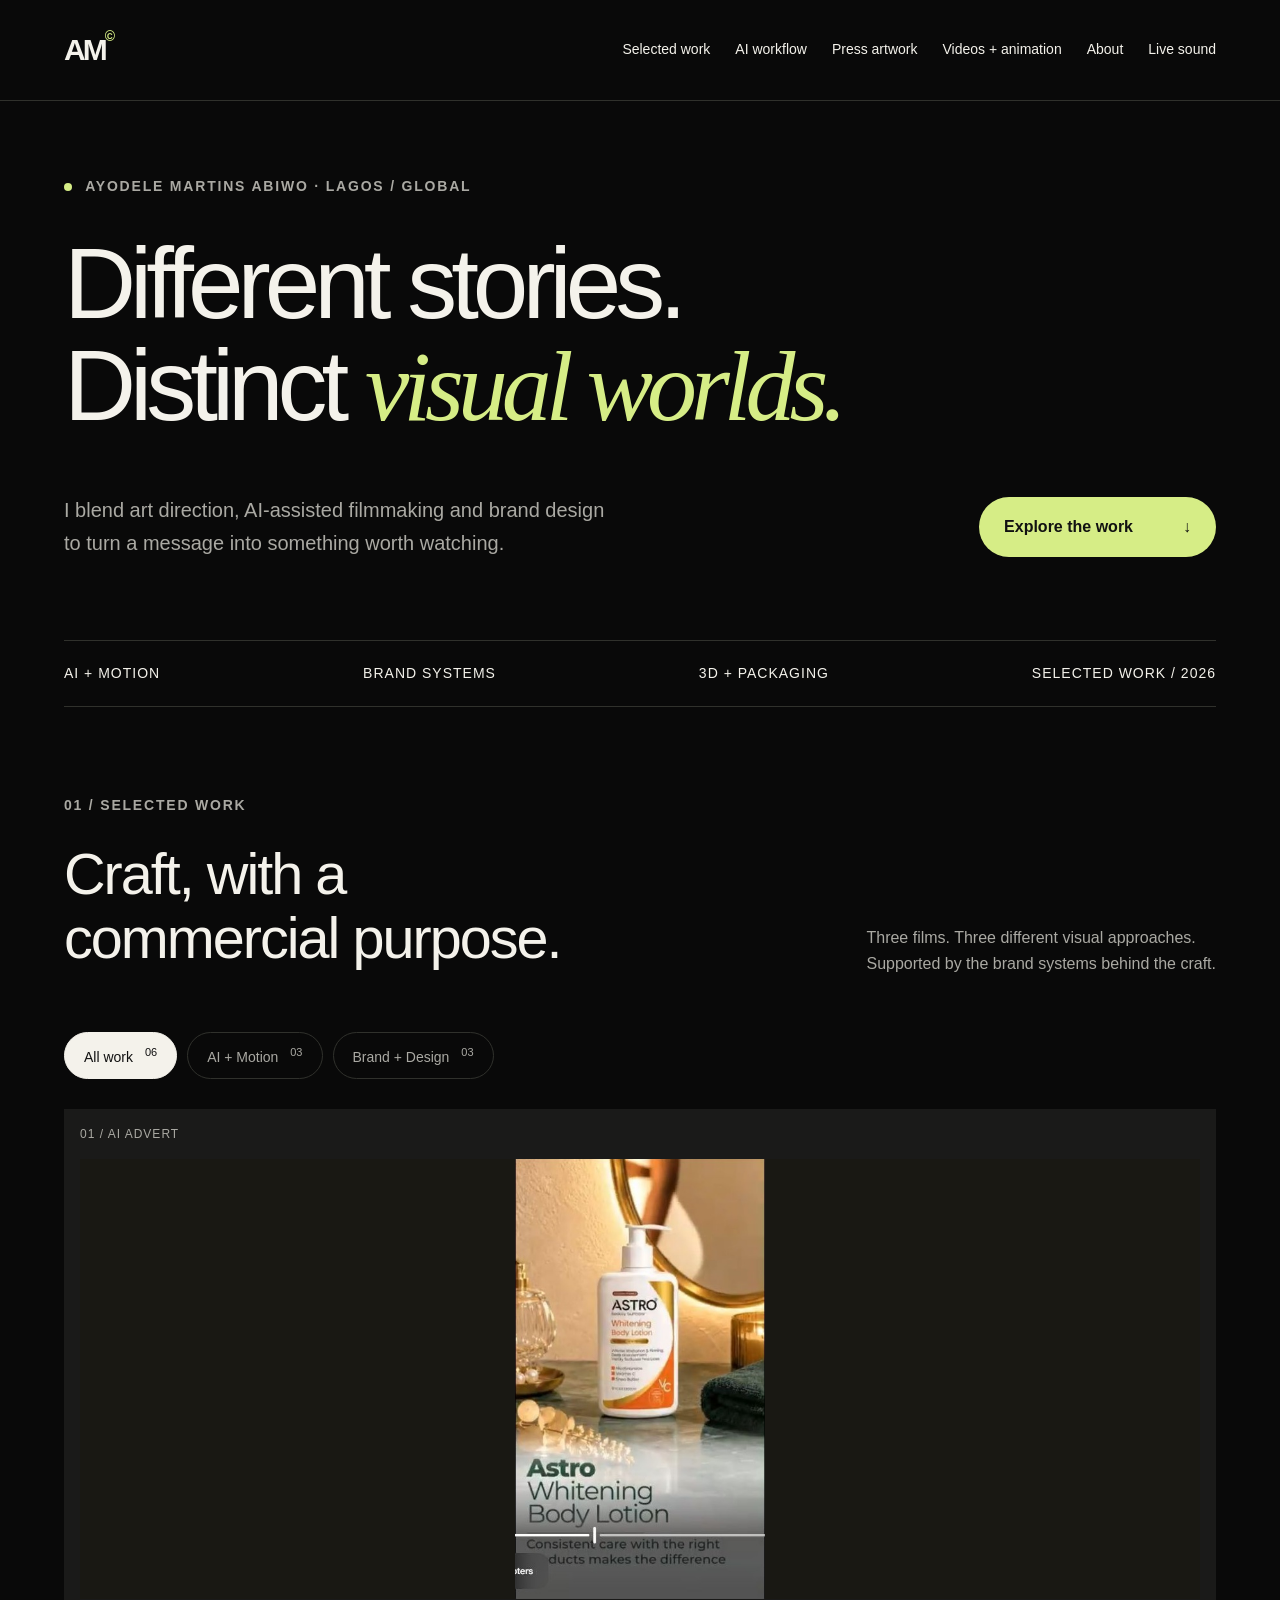
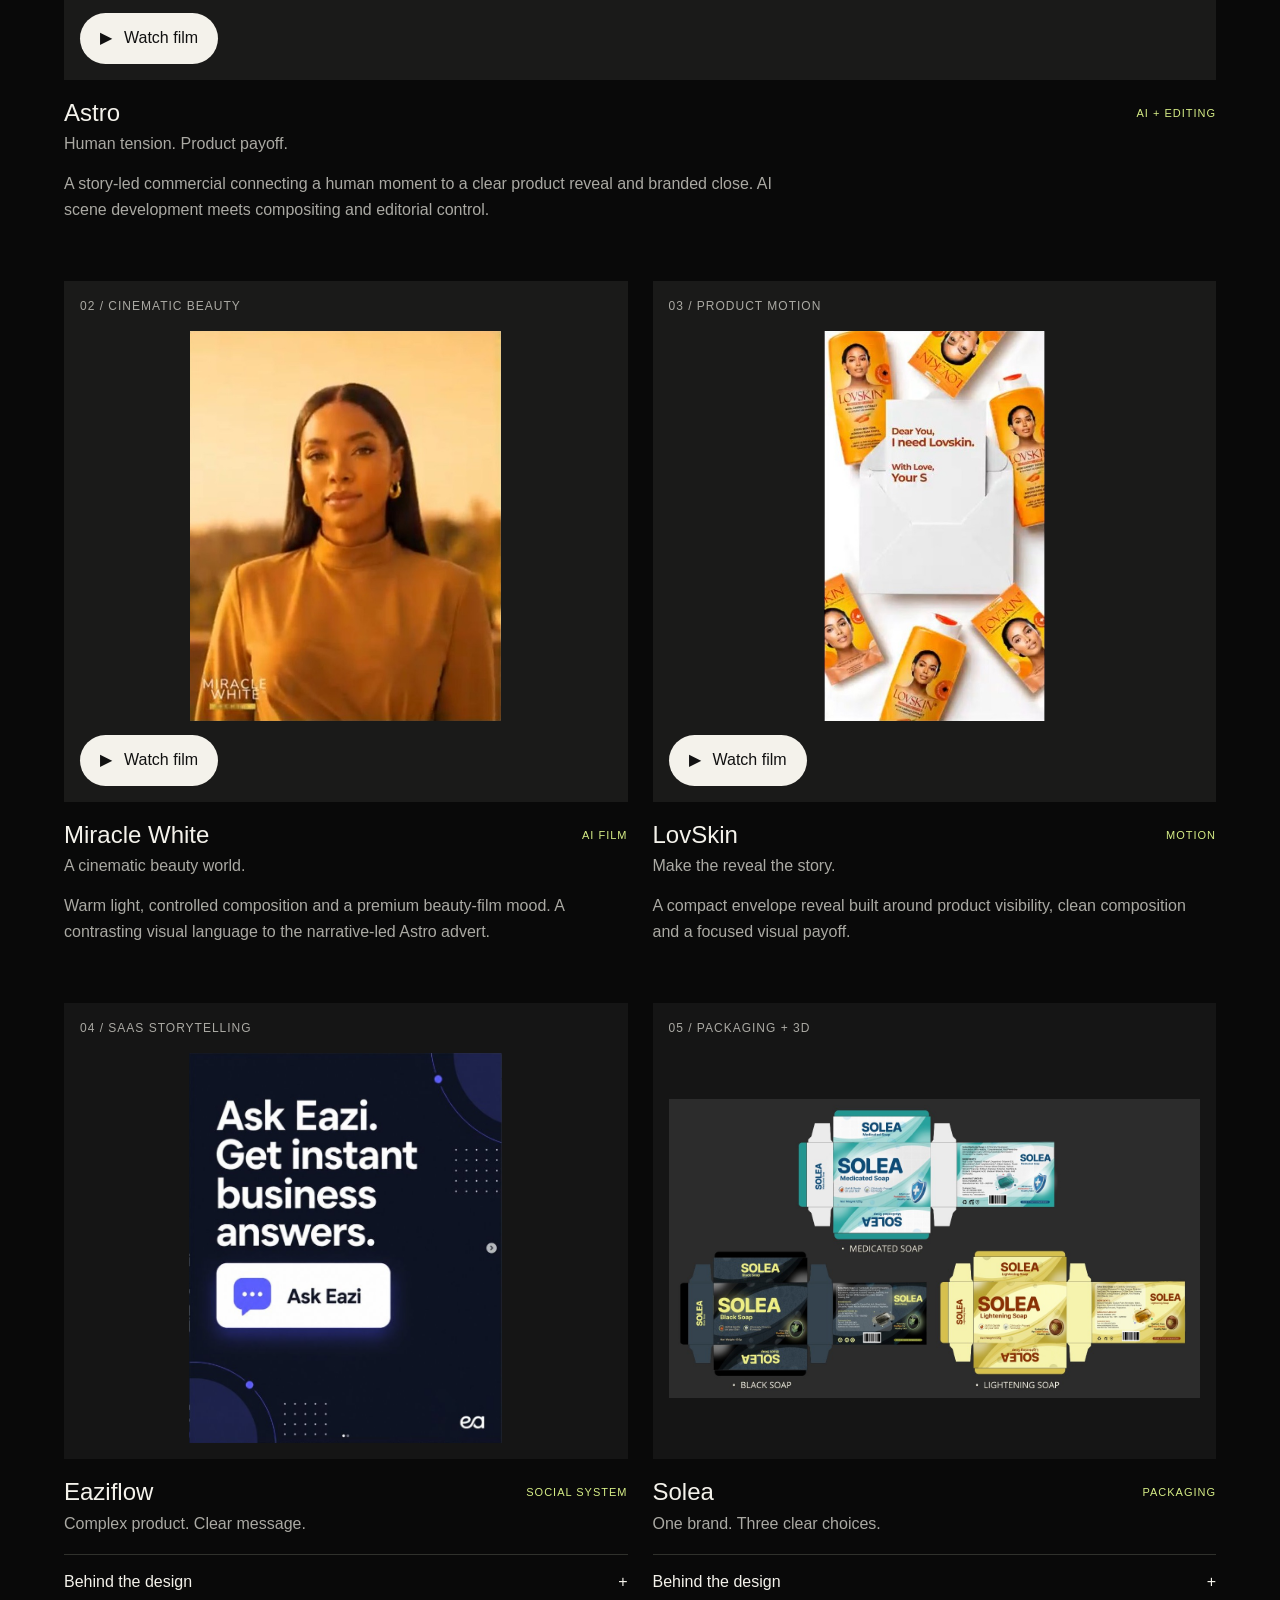
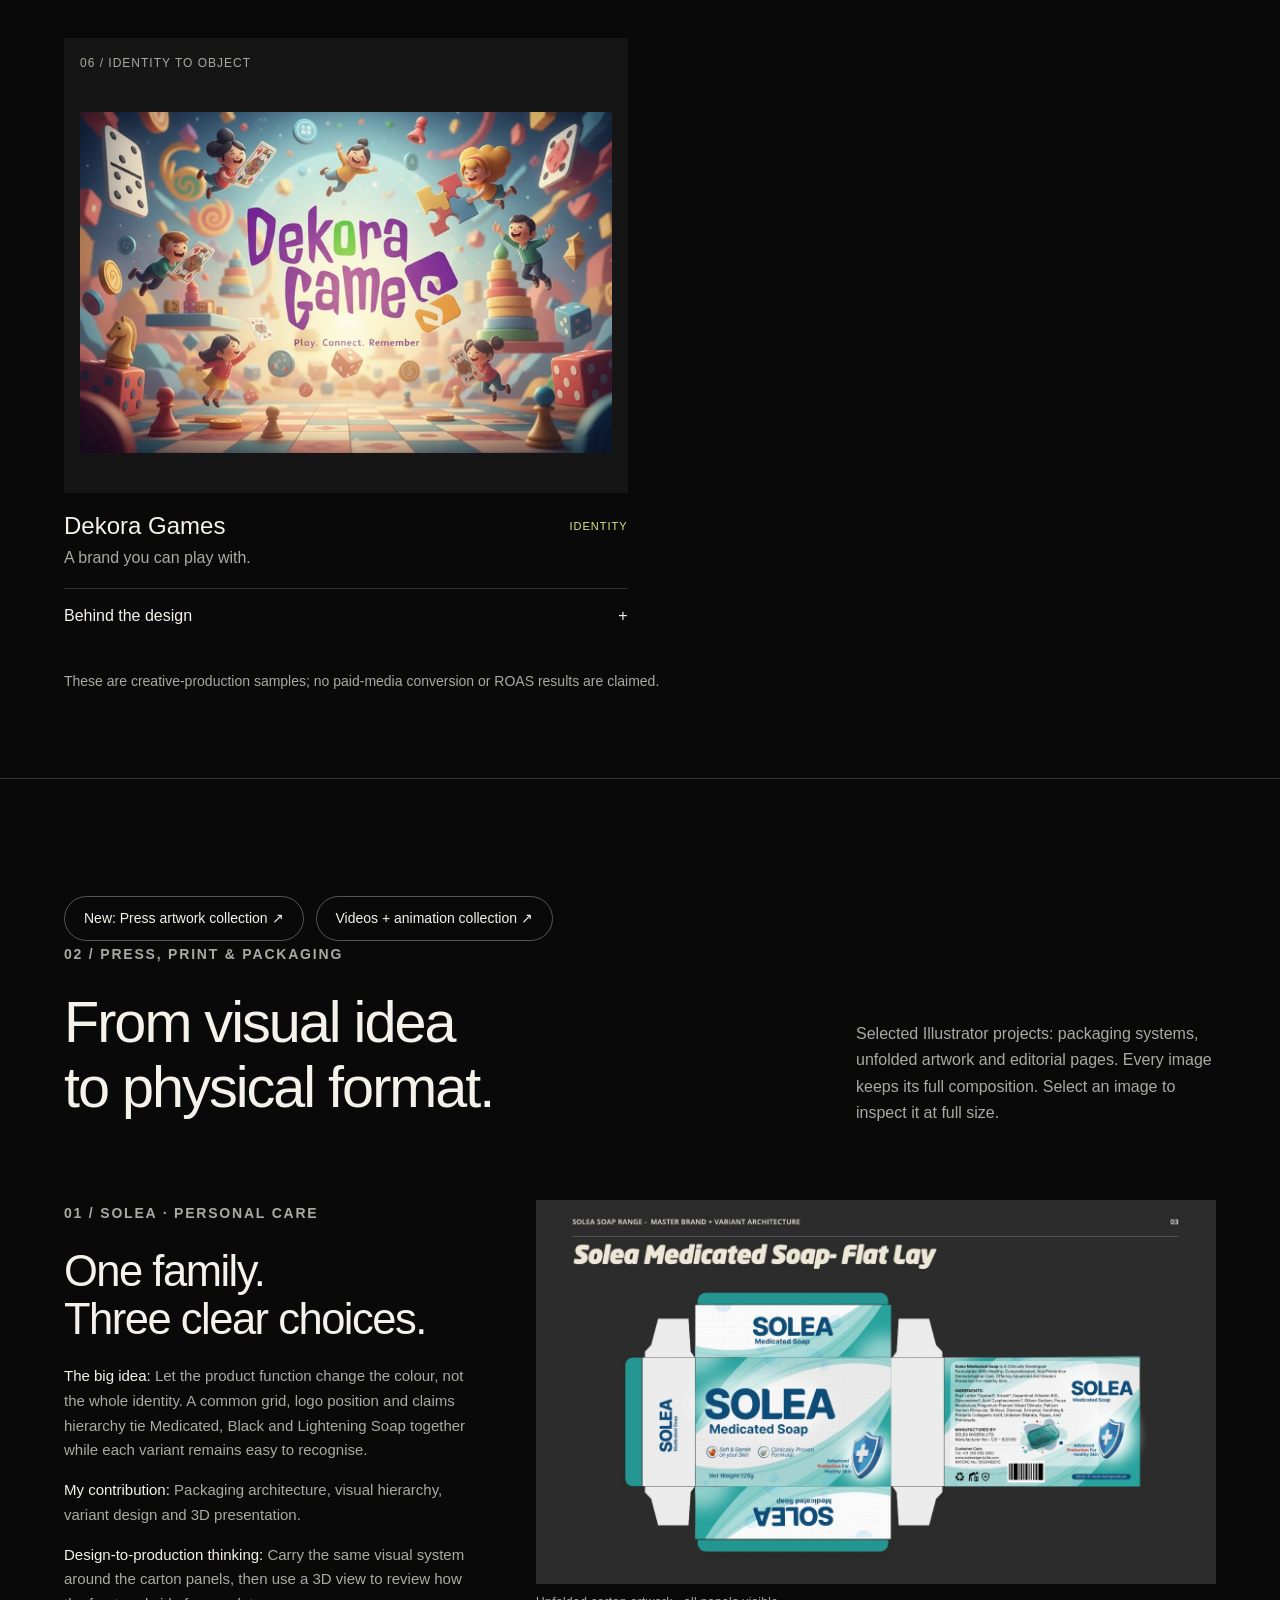
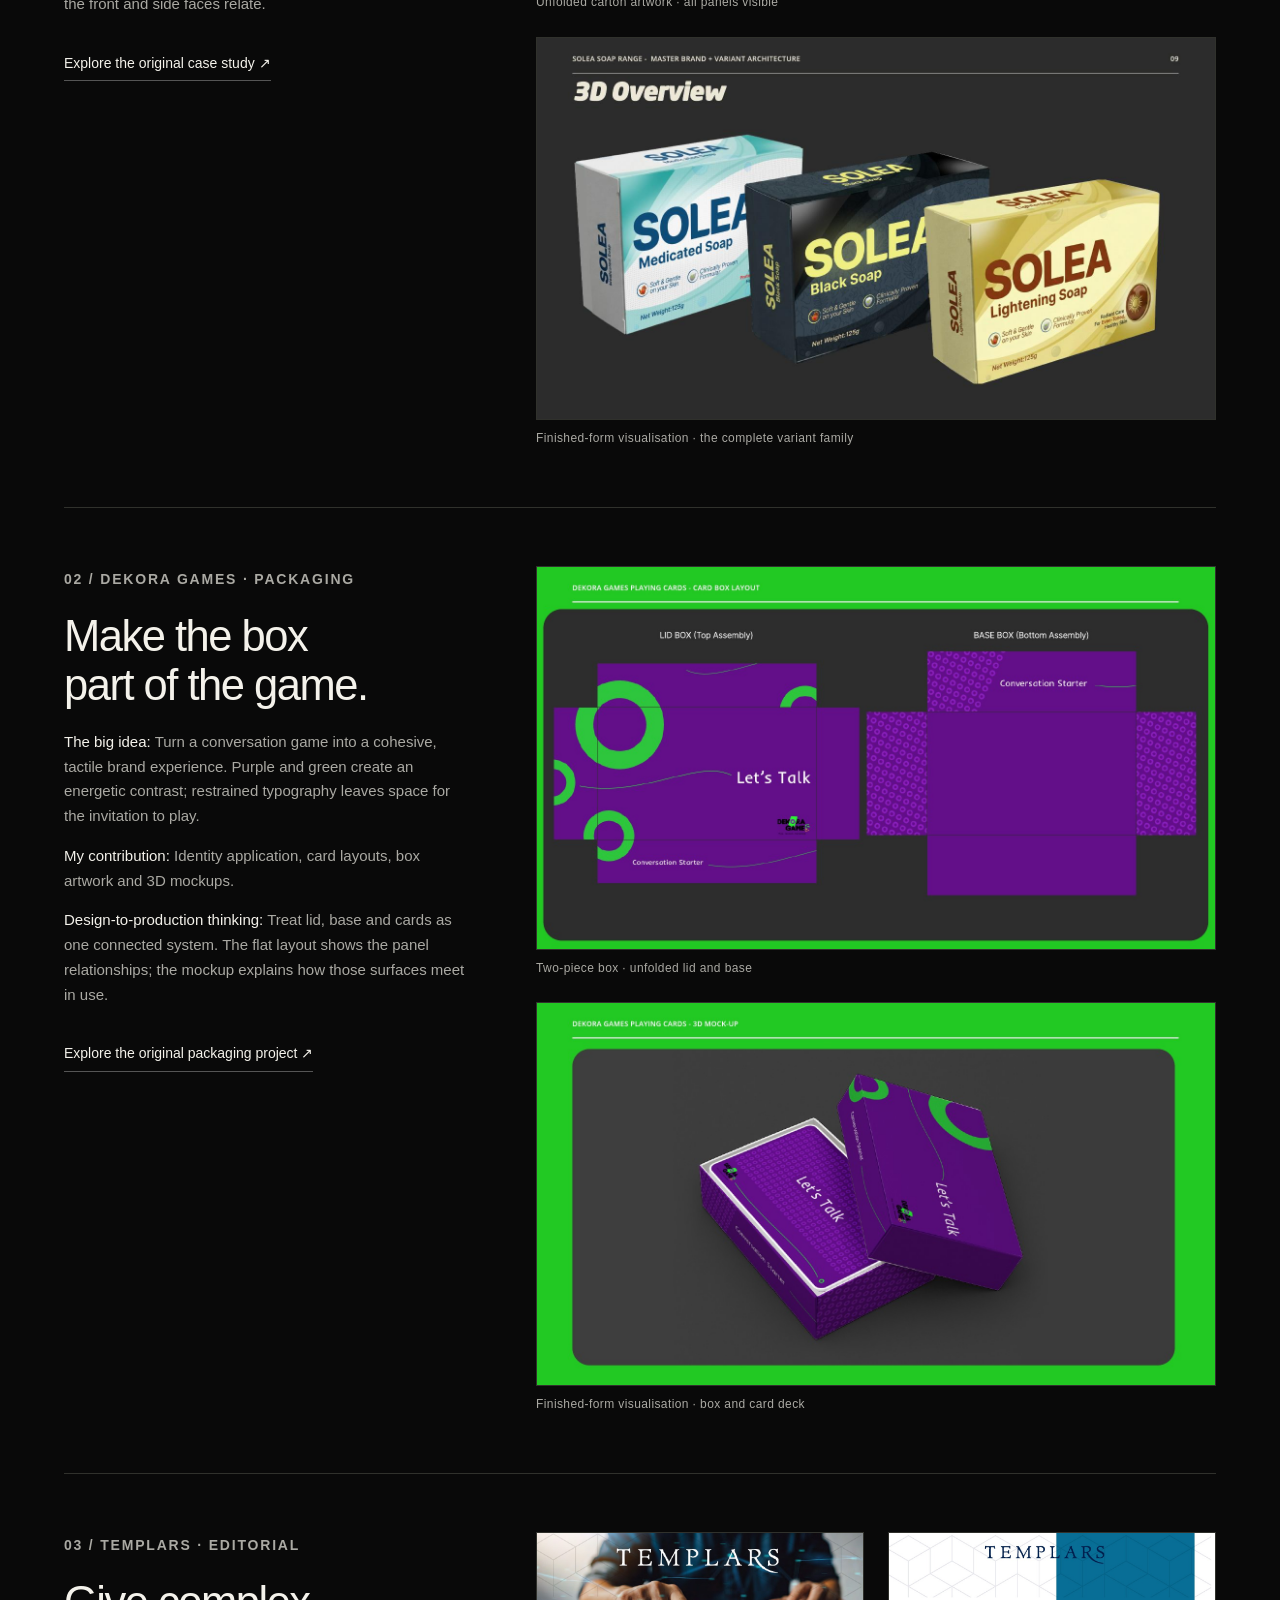
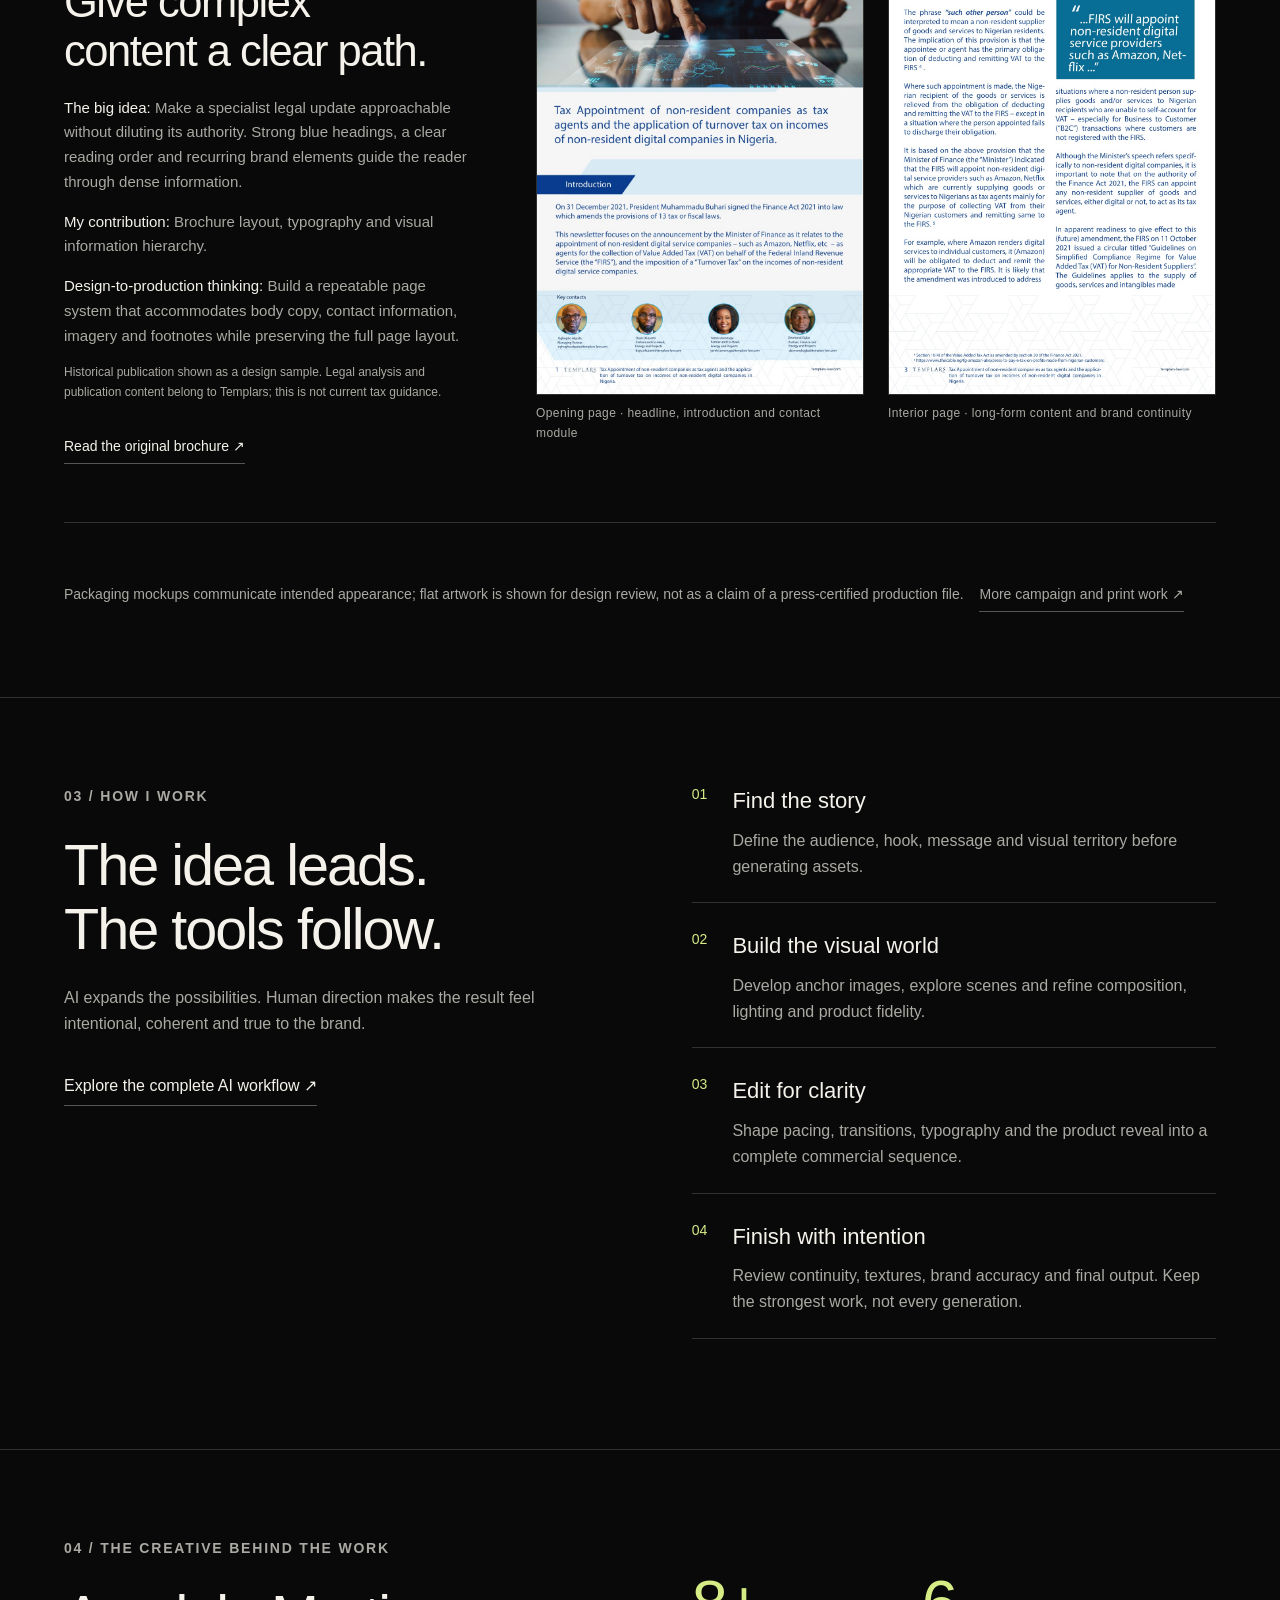
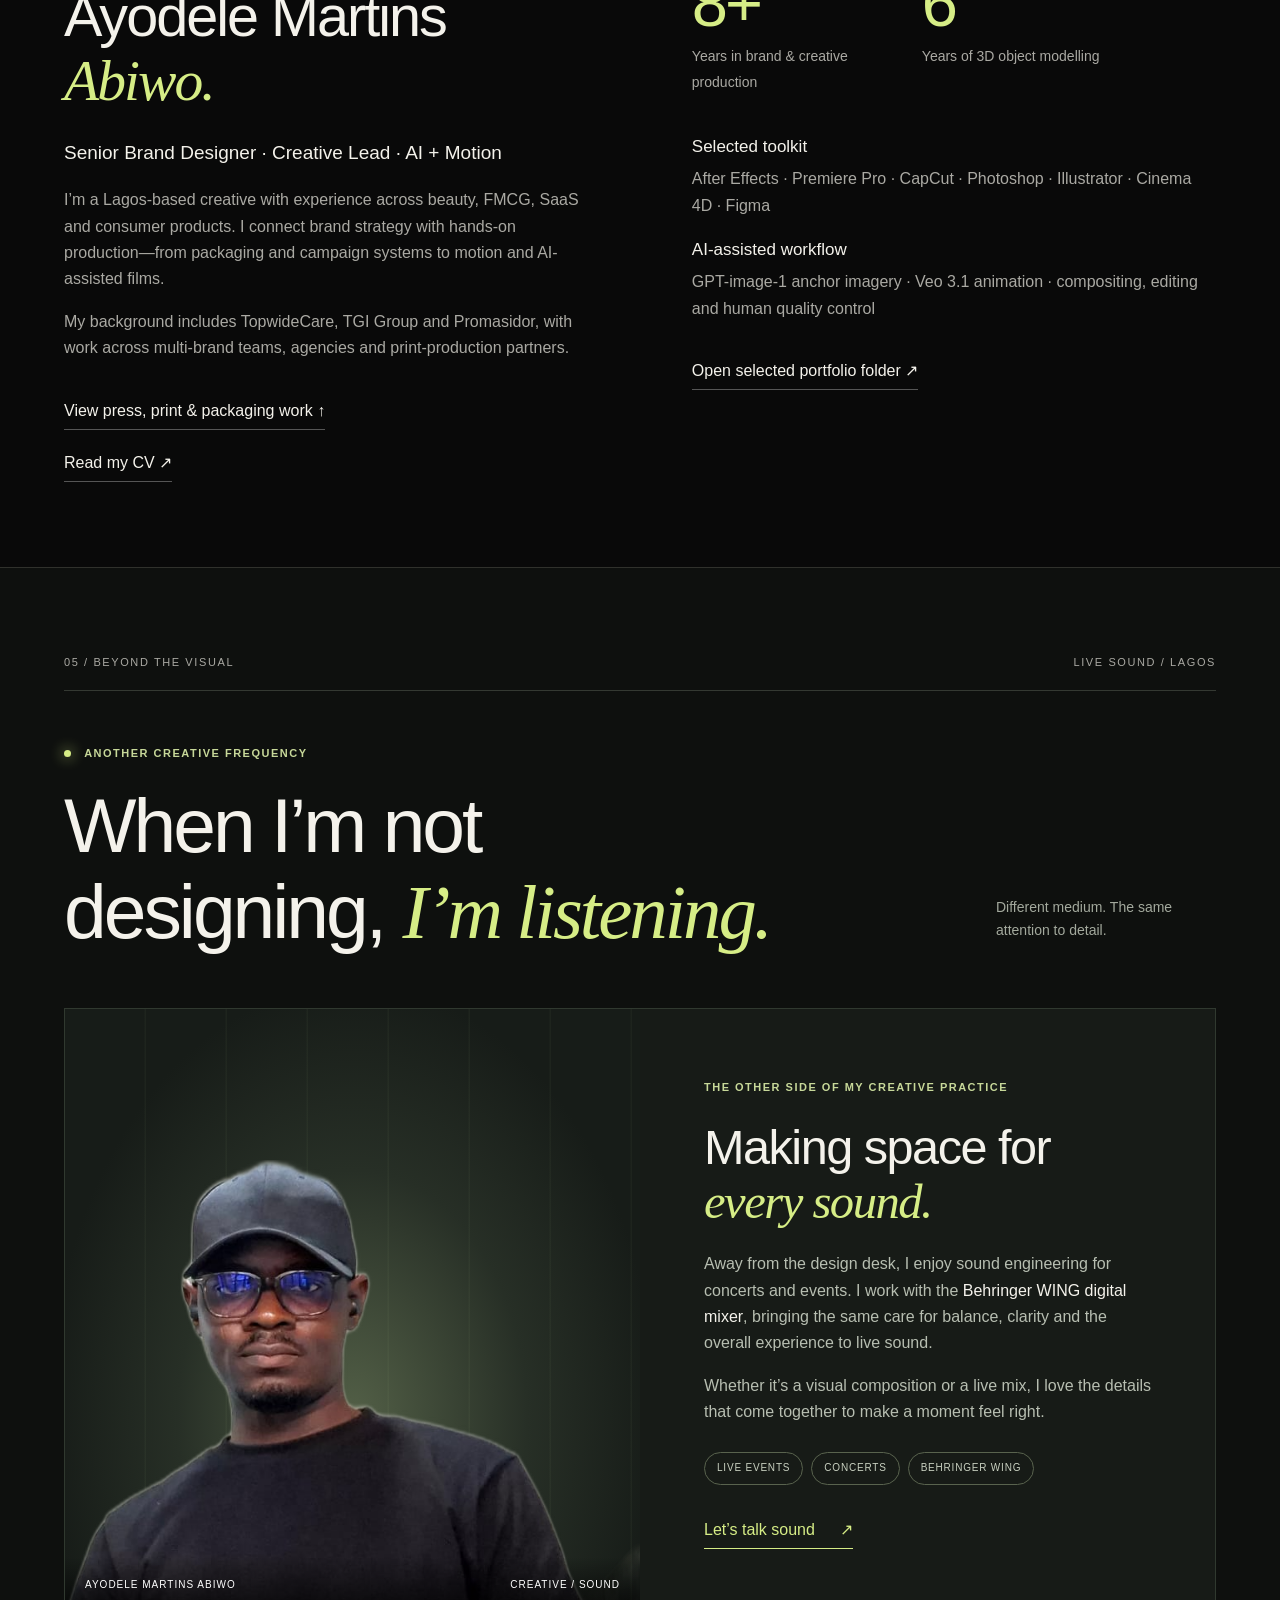
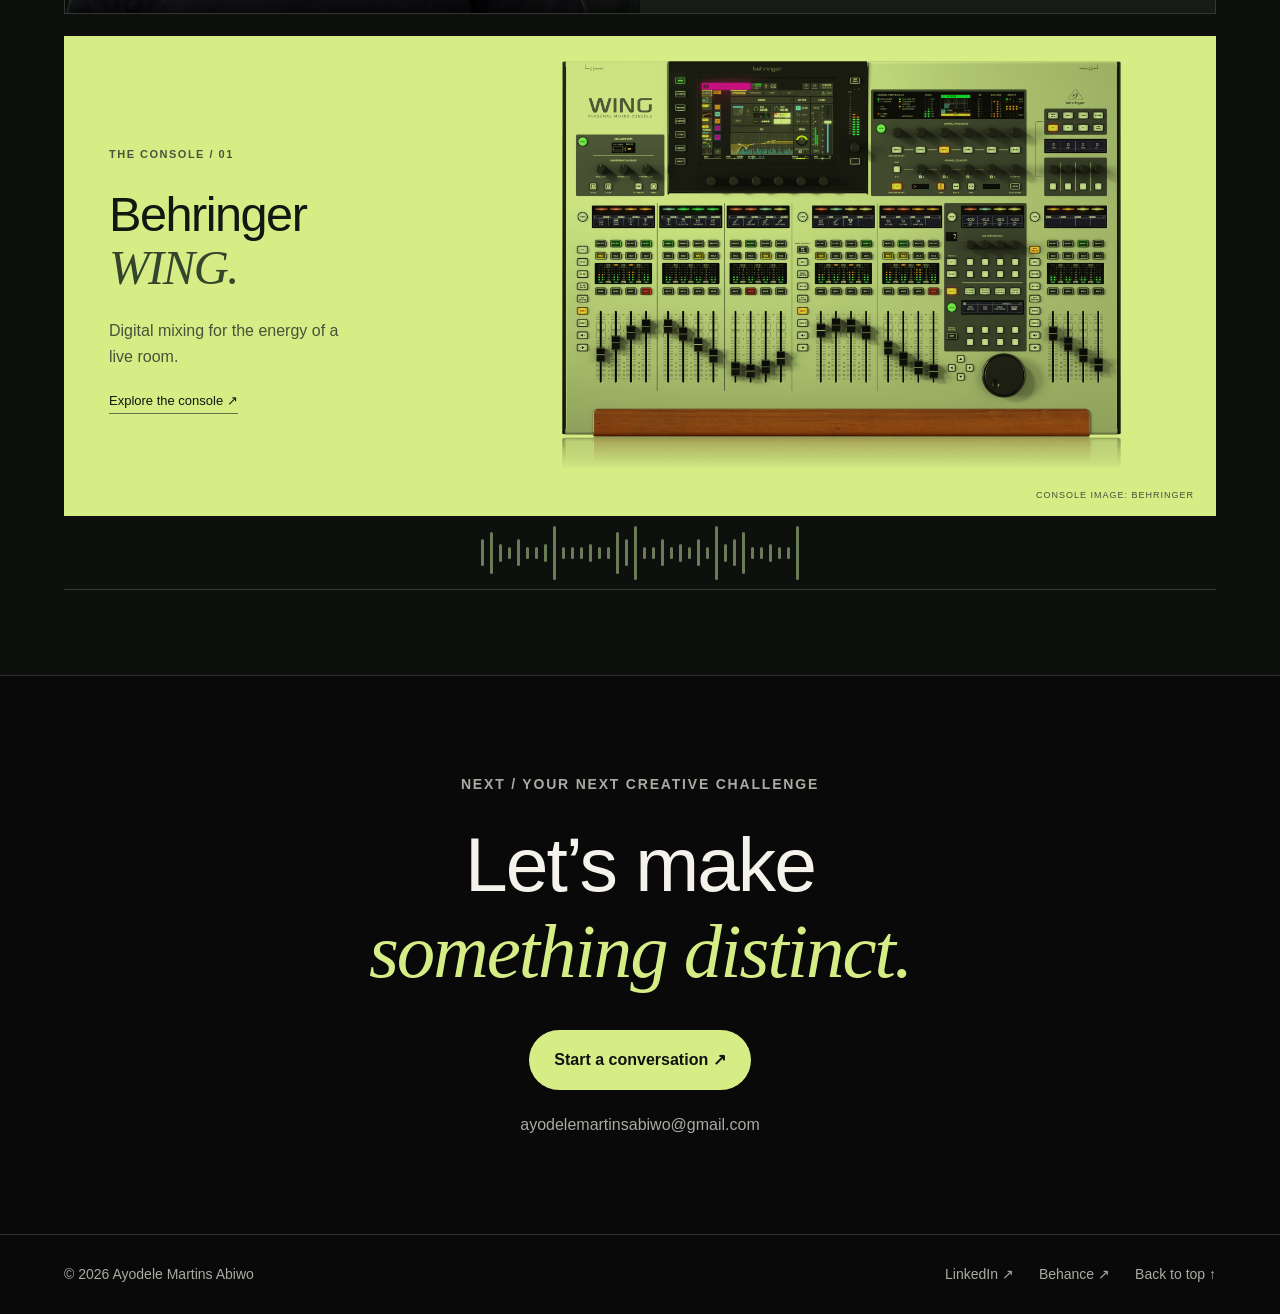
==== commit 4f233e5f: "Publish AI production workflow case study" ====
--- a/index.html
+++ b/index.html
@@ -1,6 +1,6 @@
 <!doctype html>
 <html lang="en"><head><meta charset="utf-8"><meta name="viewport" content="width=device-width,initial-scale=1"><meta name="description" content="Ayodele Martins Abiwo — packaging, print, brand systems and AI-assisted commercial films. Selected creative work from Lagos, working globally."><title>Ayodele Martins Abiwo — Creative Portfolio</title><link rel="stylesheet" href="style.css"><link rel="stylesheet" href="print.css"><link rel="stylesheet" href="archive.css"><link rel="stylesheet" href="sound.css"></head>
-<body><a class="skip" href="#work">Skip to work</a><header class="archive-header"><a class="wordmark" href="#">AM<span>©</span></a><nav aria-label="Main"><a href="#work">Selected work</a><a href="press.html">Press artwork</a><a href="videos.html">Videos + animation</a><a href="#print">Packaging + editorial</a><a href="#about">About</a><a href="#sound">Live sound</a></nav></header>
+<body><a class="skip" href="#work">Skip to work</a><header class="archive-header"><a class="wordmark" href="#">AM<span>©</span></a><nav aria-label="Main"><a href="#work">Selected work</a><a href="ai-workflow.html">AI workflow</a><a href="press.html">Press artwork</a><a href="videos.html">Videos + animation</a><a href="#about">About</a><a href="#sound">Live sound</a></nav></header>
 <main><section class="hero"><div class="eyebrow"><span class="dot"></span> AYODELE MARTINS ABIWO · LAGOS / GLOBAL</div><h1>Different stories.<br>Distinct <em>visual worlds.</em></h1><div class="hero-bottom"><p>I blend art direction, AI-assisted filmmaking and brand design to turn a message into something worth watching.</p><a class="button" href="#work">Explore the work <span>↓</span></a></div><div class="hero-strip"><span>AI + MOTION</span><span>BRAND SYSTEMS</span><span>3D + PACKAGING</span><span>SELECTED WORK / 2026</span></div></section>
 <section id="work" class="section"><div class="section-top"><div><span class="eyebrow">01 / SELECTED WORK</span><h2>Craft, with a<br>commercial purpose.</h2></div><p>Three films. Three different visual approaches.<br>Supported by the brand systems behind the craft.</p></div><div class="filters" role="group" aria-label="Filter projects"><button class="active" data-filter="all" aria-pressed="true">All work <sup>06</sup></button><button data-filter="motion" aria-pressed="false">AI + Motion <sup>03</sup></button><button data-filter="brand" aria-pressed="false">Brand + Design <sup>03</sup></button></div>
 <div class="projects">
@@ -19,7 +19,7 @@
 <article class="print-case"><div class="case-intro"><span class="eyebrow">03 / TEMPLARS · EDITORIAL</span><h3>Give complex<br>content a clear path.</h3><p><strong>The big idea:</strong> Make a specialist legal update approachable without diluting its authority. Strong blue headings, a clear reading order and recurring brand elements guide the reader through dense information.</p><p><strong>My contribution:</strong> Brochure layout, typography and visual information hierarchy.</p><p><strong>Design-to-production thinking:</strong> Build a repeatable page system that accommodates body copy, contact information, imagery and footnotes while preserving the full page layout.</p><p class="sample-note">Historical publication shown as a design sample. Legal analysis and publication content belong to Templars; this is not current tax guidance.</p><a class="text-link" href="https://drive.google.com/file/d/15Gj0JqtmBIQ5lPVftCfcfgrsyBUEo7iF/view" target="_blank" rel="noopener">Read the original brochure ↗</a></div><div class="case-gallery editorial-gallery"><figure><a href="assets/print/templars-cover.jpg" target="_blank" rel="noopener"><img loading="lazy" src="assets/print/templars-cover.jpg" alt="Full first page of Templars Non-Resident Digital Companies as Tax Agents brochure"></a><figcaption>Opening page · headline, introduction and contact module</figcaption></figure><figure><a href="assets/print/templars-inside.jpg" target="_blank" rel="noopener"><img loading="lazy" src="assets/print/templars-inside.jpg" alt="Complete interior page of Templars legal update with body text and footnotes"></a><figcaption>Interior page · long-form content and brand continuity</figcaption></figure></div></article>
 <p class="work-note">Packaging mockups communicate intended appearance; flat artwork is shown for design review, not as a claim of a press-certified production file. <a class="text-link" href="https://www.ayodelemartins.org/" target="_blank" rel="noopener">More campaign and print work ↗</a></p>
 </section>
-<section id="approach" class="section approach"><div><span class="eyebrow">03 / HOW I WORK</span><h2>The idea leads.<br>The tools follow.</h2><p>AI expands the possibilities. Human direction makes the result feel intentional, coherent and true to the brand.</p></div><ol><li><span>01</span><div><h3>Find the story</h3><p>Define the audience, hook, message and visual territory before generating assets.</p></div></li><li><span>02</span><div><h3>Build the visual world</h3><p>Develop anchor images, explore scenes and refine composition, lighting and product fidelity.</p></div></li><li><span>03</span><div><h3>Edit for clarity</h3><p>Shape pacing, transitions, typography and the product reveal into a complete commercial sequence.</p></div></li><li><span>04</span><div><h3>Finish with intention</h3><p>Review continuity, textures, brand accuracy and final output. Keep the strongest work, not every generation.</p></div></li></ol></section>
+<section id="approach" class="section approach"><div><span class="eyebrow">03 / HOW I WORK</span><h2>The idea leads.<br>The tools follow.</h2><p>AI expands the possibilities. Human direction makes the result feel intentional, coherent and true to the brand.</p><a class="text-link" href="ai-workflow.html">Explore the complete AI workflow ↗</a></div><ol><li><span>01</span><div><h3>Find the story</h3><p>Define the audience, hook, message and visual territory before generating assets.</p></div></li><li><span>02</span><div><h3>Build the visual world</h3><p>Develop anchor images, explore scenes and refine composition, lighting and product fidelity.</p></div></li><li><span>03</span><div><h3>Edit for clarity</h3><p>Shape pacing, transitions, typography and the product reveal into a complete commercial sequence.</p></div></li><li><span>04</span><div><h3>Finish with intention</h3><p>Review continuity, textures, brand accuracy and final output. Keep the strongest work, not every generation.</p></div></li></ol></section>
 <section id="about" class="section about"><div><span class="eyebrow">04 / THE CREATIVE BEHIND THE WORK</span><h2>Ayodele Martins<br><em>Abiwo.</em></h2><p class="intro">Senior Brand Designer · Creative Lead · AI + Motion</p><p>I’m a Lagos-based creative with experience across beauty, FMCG, SaaS and consumer products. I connect brand strategy with hands-on production—from packaging and campaign systems to motion and AI-assisted films.</p><p>My background includes TopwideCare, TGI Group and Promasidor, with work across multi-brand teams, agencies and print-production partners.</p><a class="text-link" href="#print">View press, print &amp; packaging work ↑</a><br><a class="text-link" href="assets/Ayodele-Martins-Abiwo-CV.pdf" target="_blank" rel="noopener">Read my CV ↗</a></div><div class="about-right"><div class="stats"><div><strong>8+</strong><span>Years in brand & creative production</span></div><div><strong>6</strong><span>Years of 3D object modelling</span></div></div><h3>Selected toolkit</h3><p>After Effects · Premiere Pro · CapCut · Photoshop · Illustrator · Cinema 4D · Figma</p><h3>AI-assisted workflow</h3><p>GPT-image-1 anchor imagery · Veo 3.1 animation · compositing, editing and human quality control</p><a class="text-link" href="https://drive.google.com/drive/folders/1v5U1llgszEaaoFjVQFStMXj93VvlJbgx" target="_blank" rel="noopener">Open selected portfolio folder ↗</a></div></section>
 <section id="sound" class="section sound-section" aria-labelledby="sound-title">
 <div class="sound-topline"><span>05 / BEYOND THE VISUAL</span><span>LIVE SOUND / LAGOS</span></div>
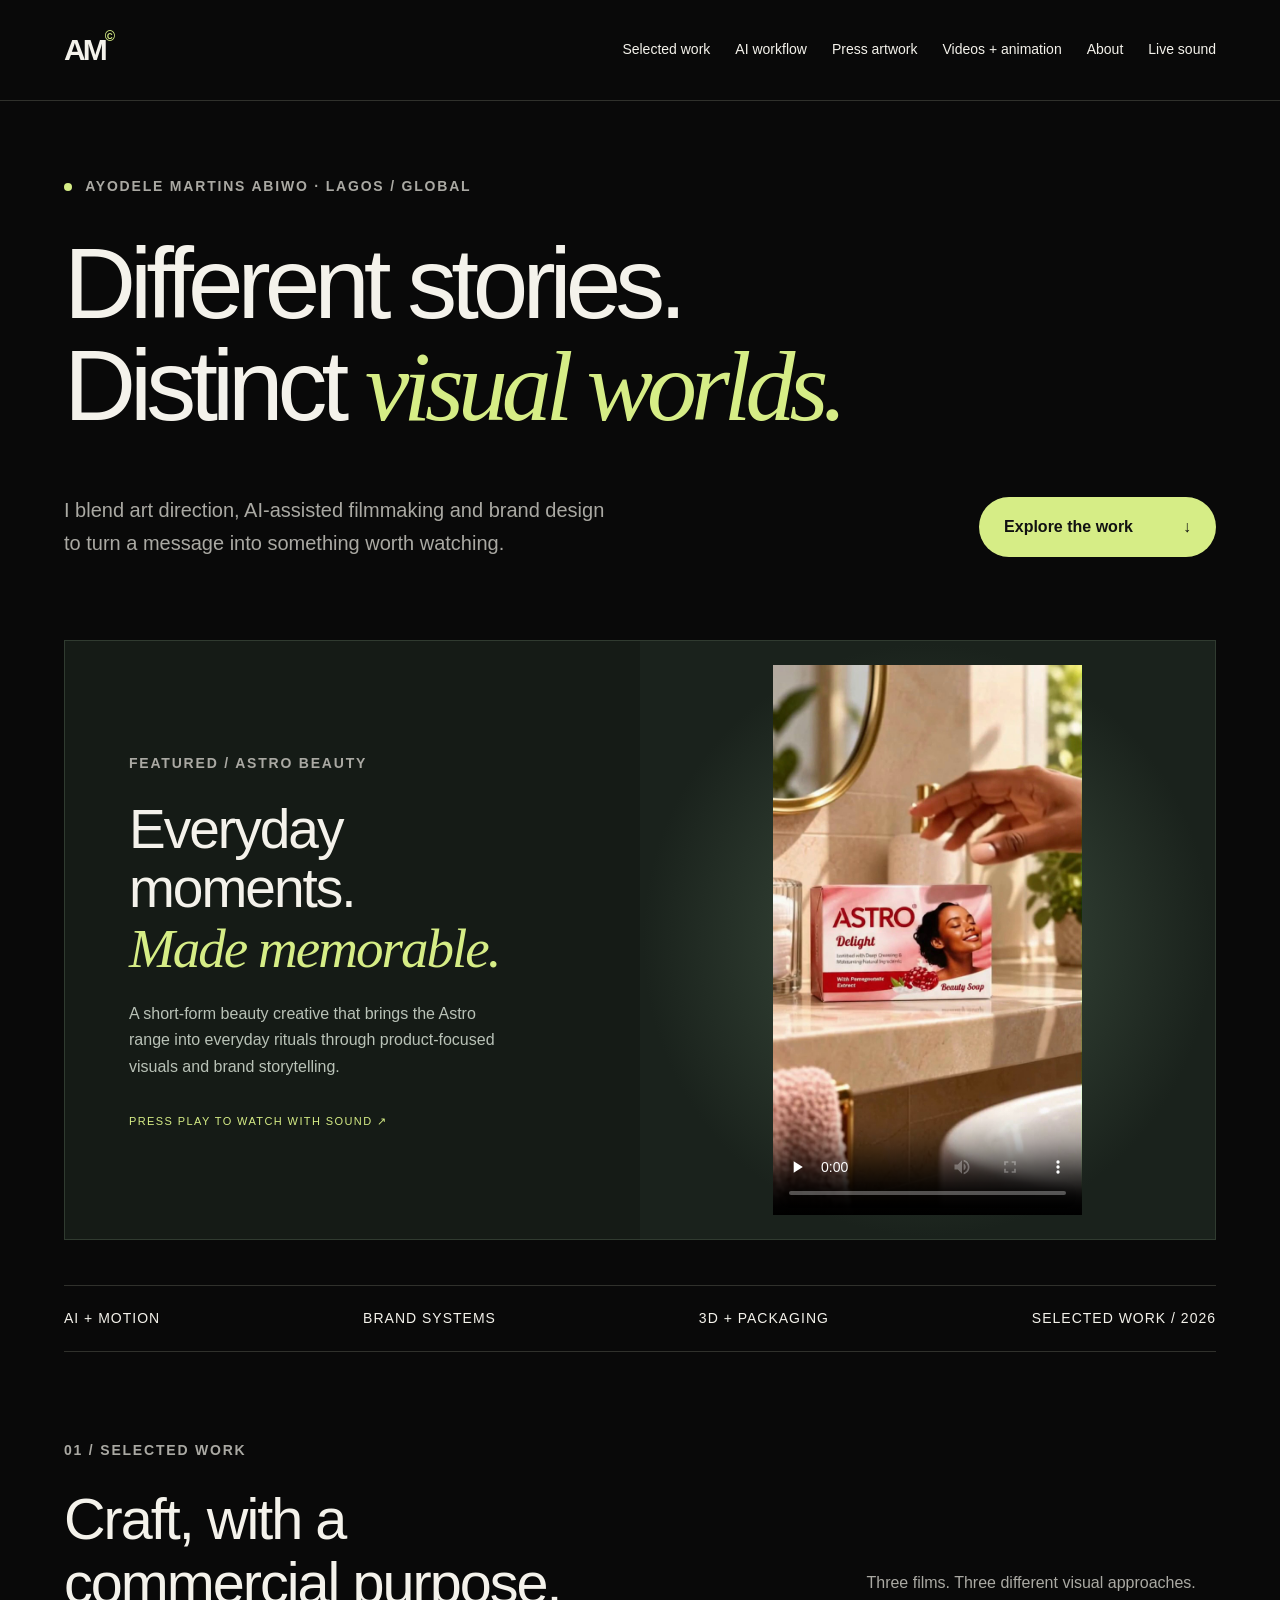
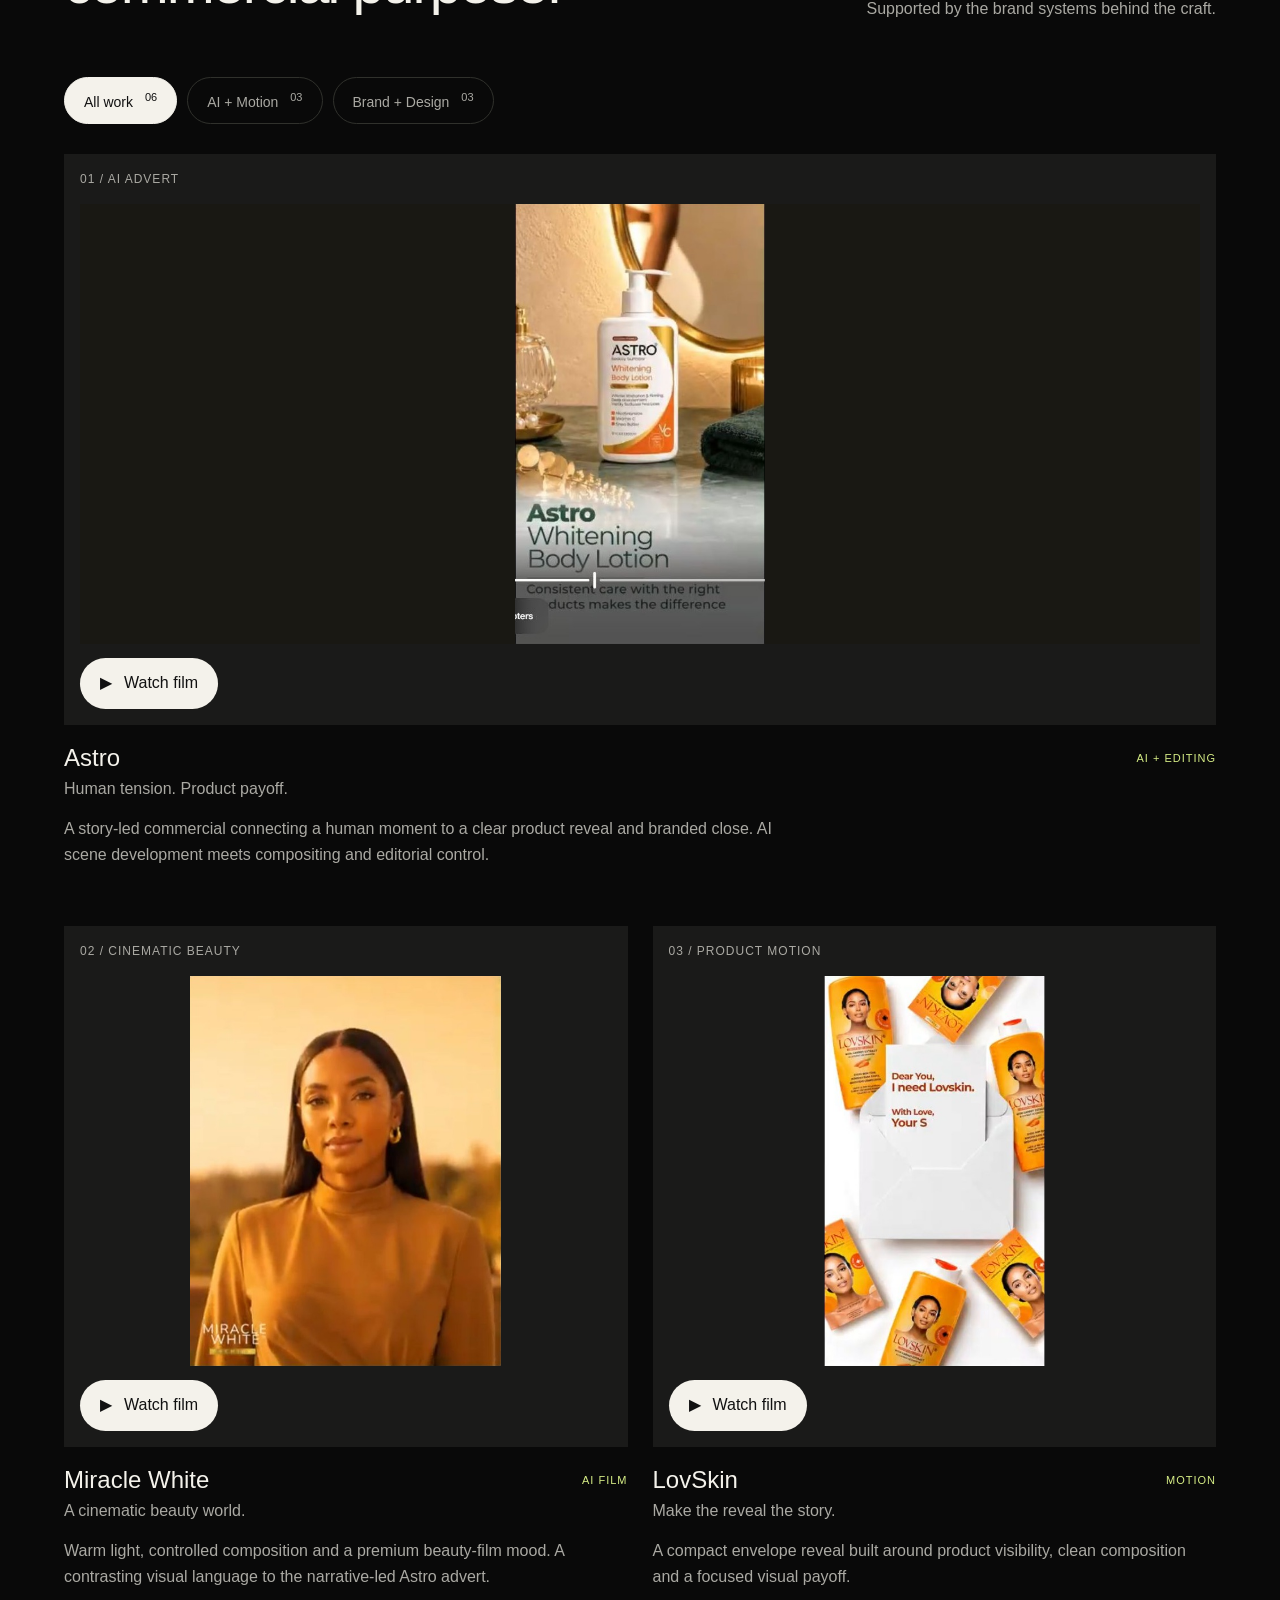
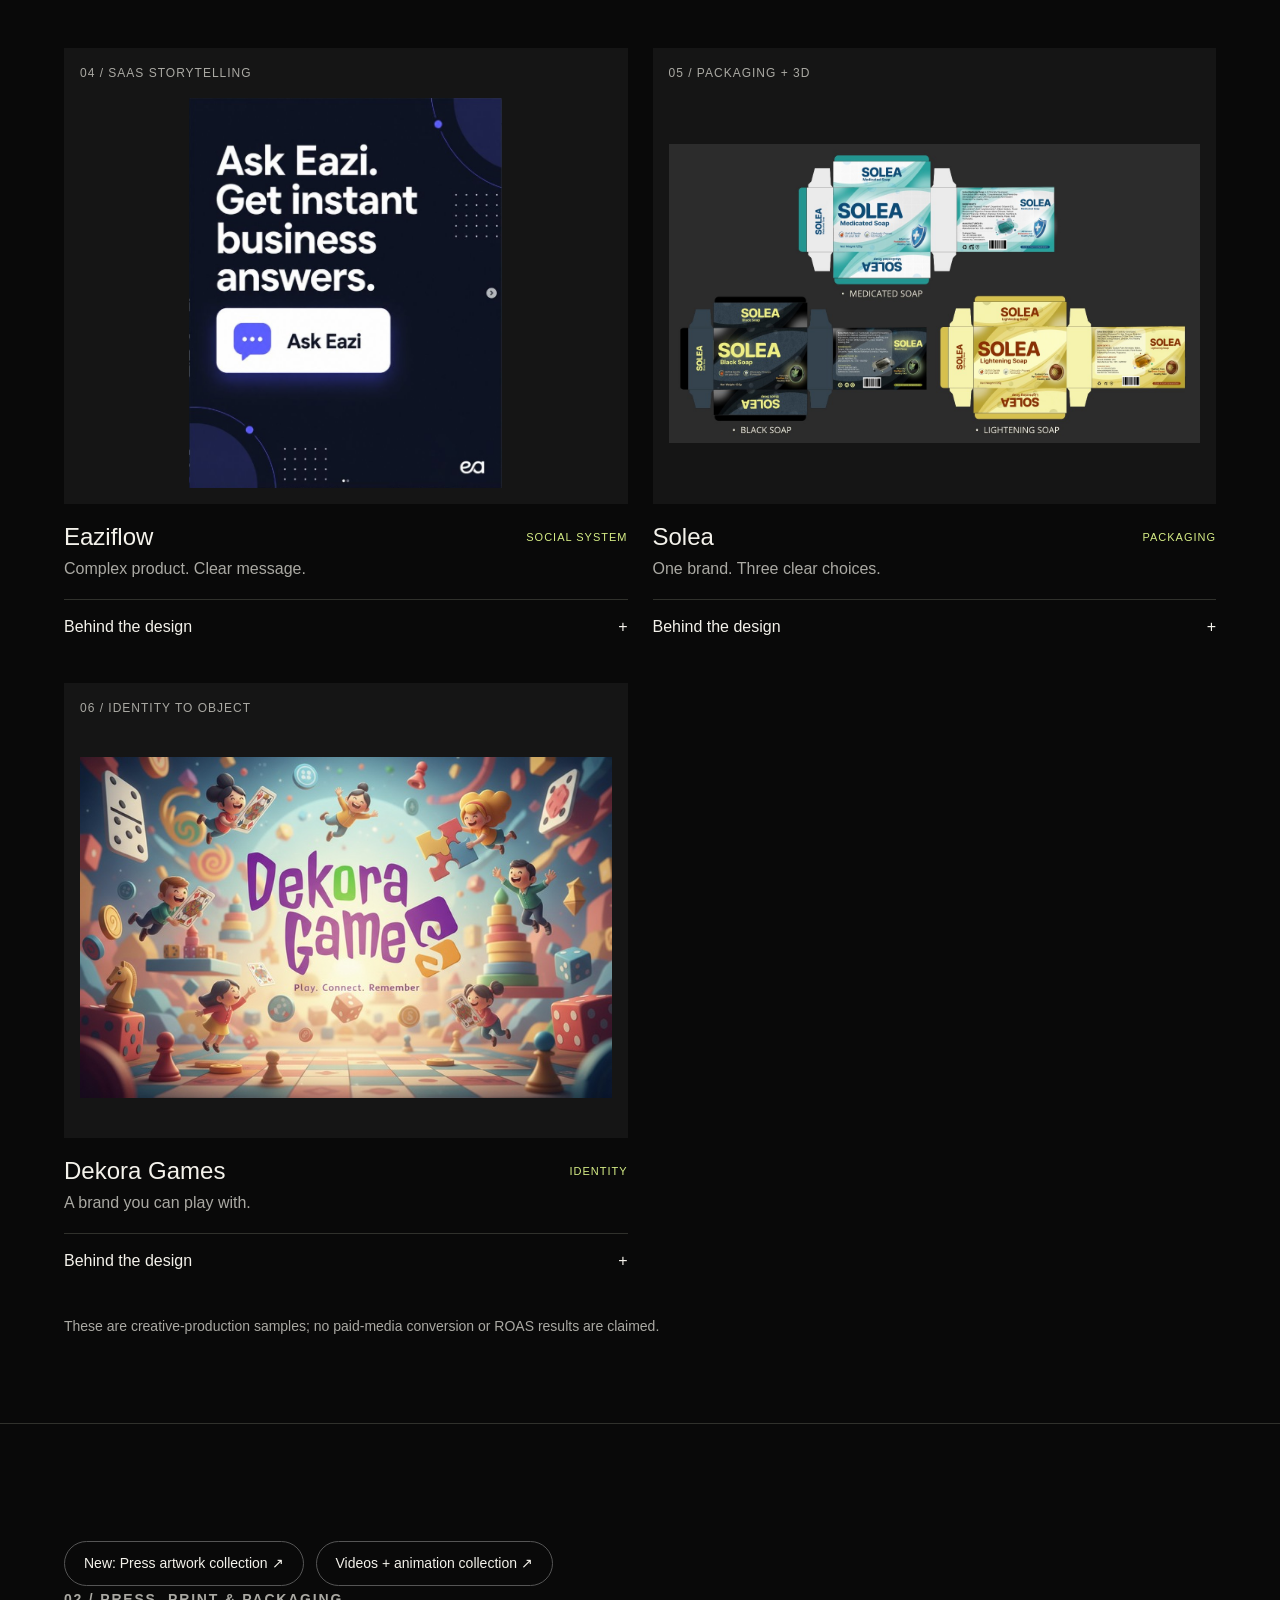
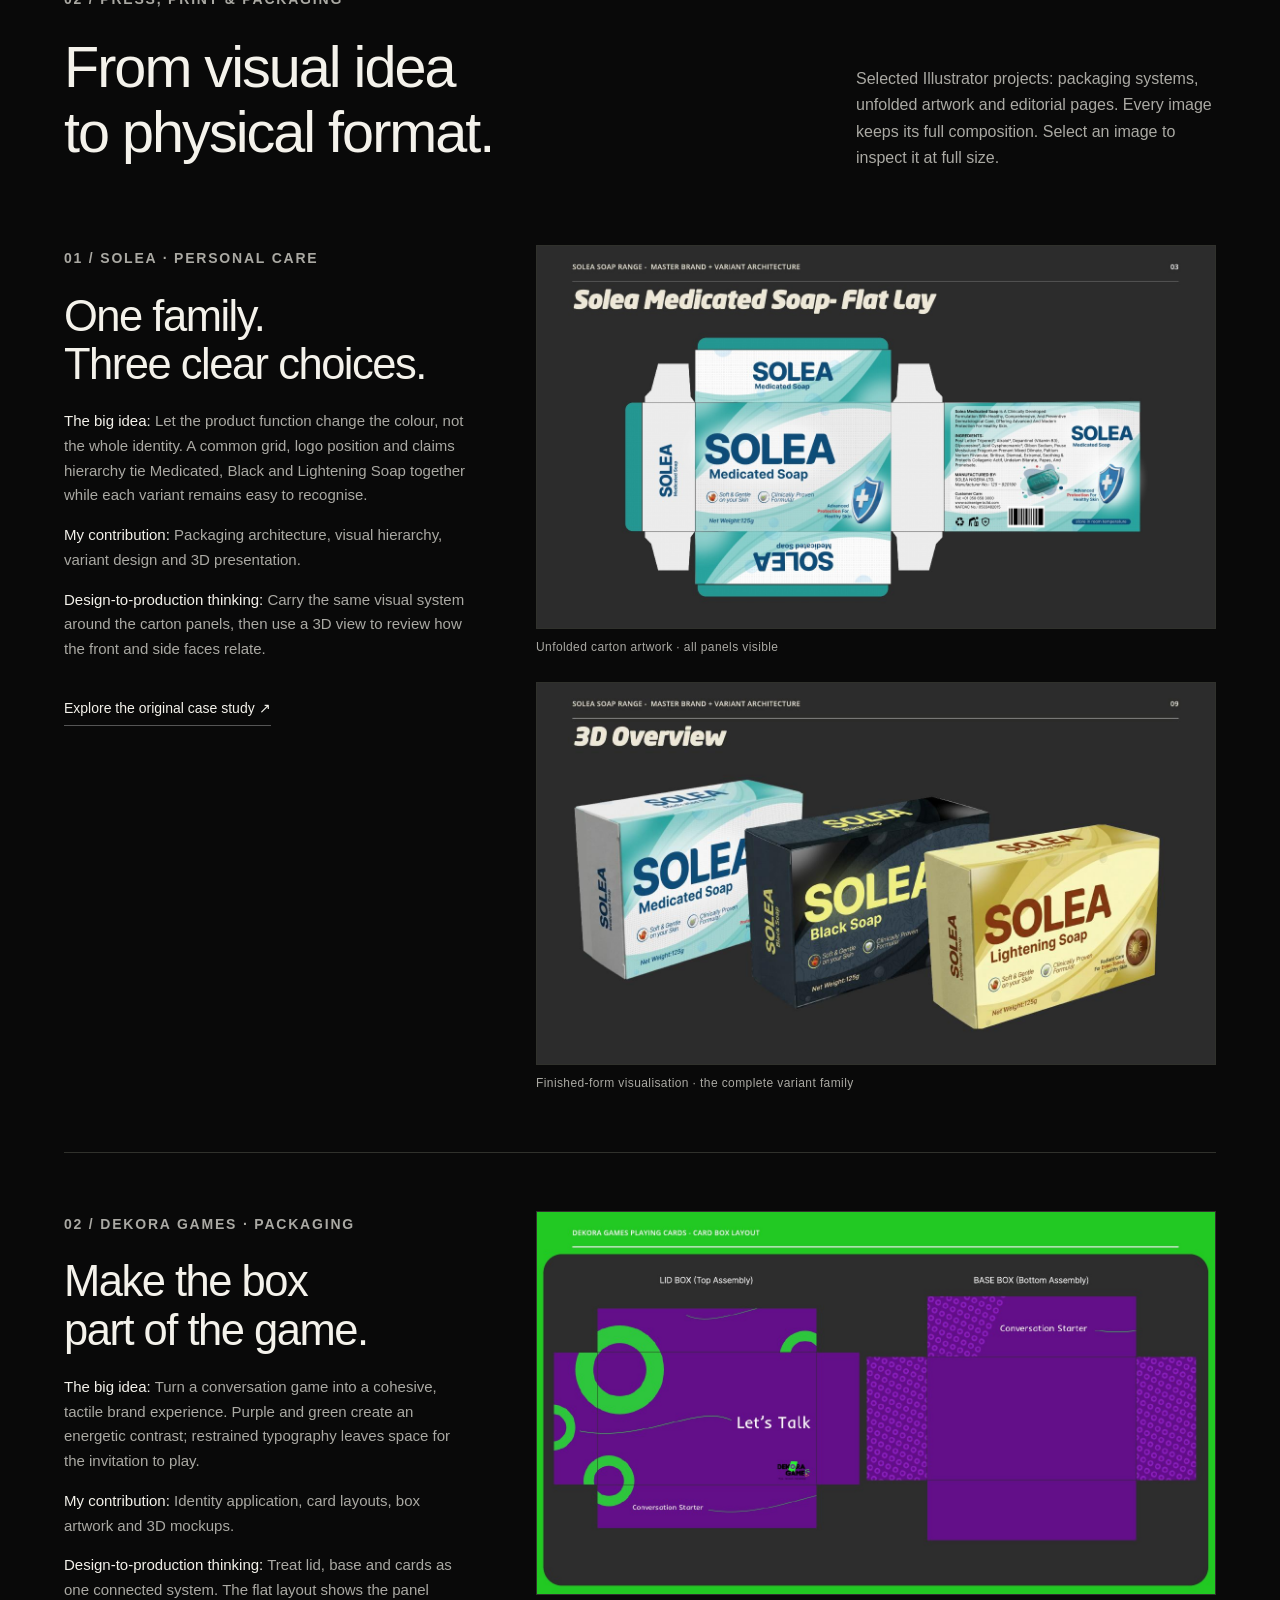
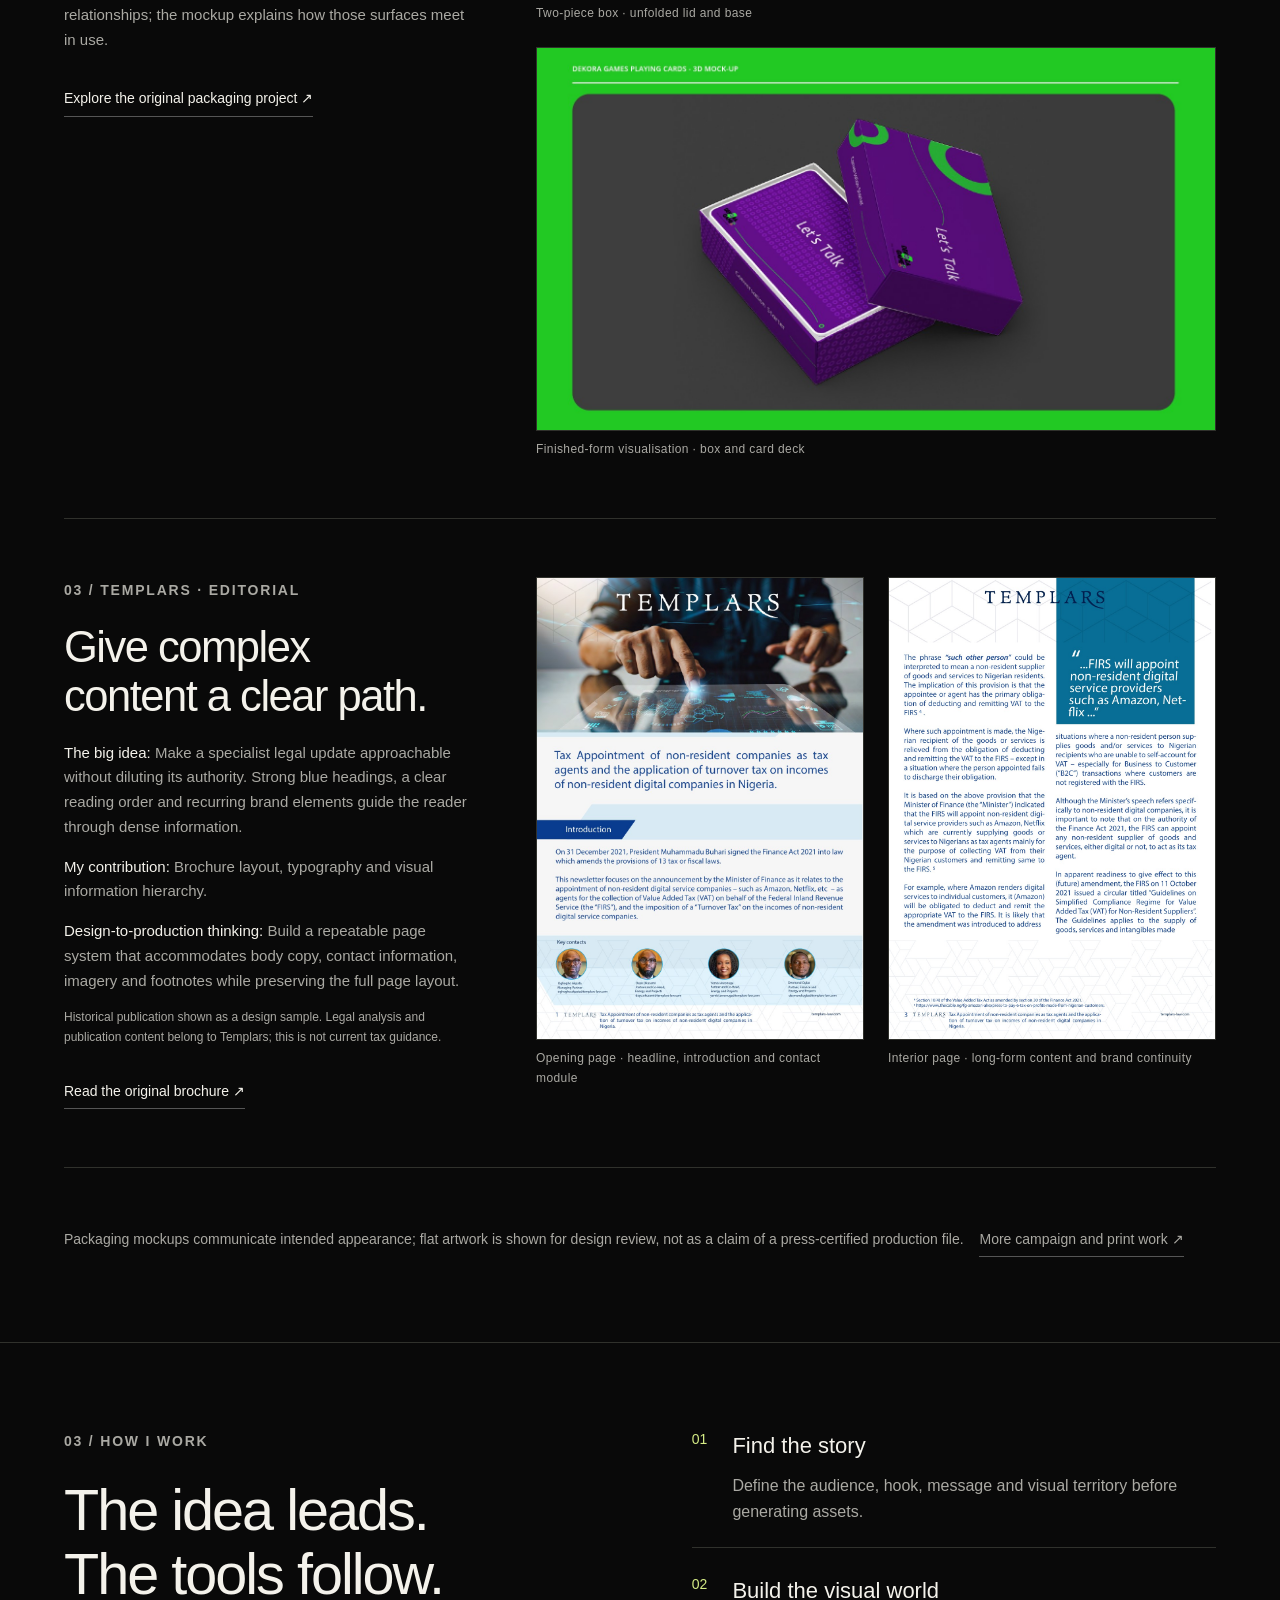
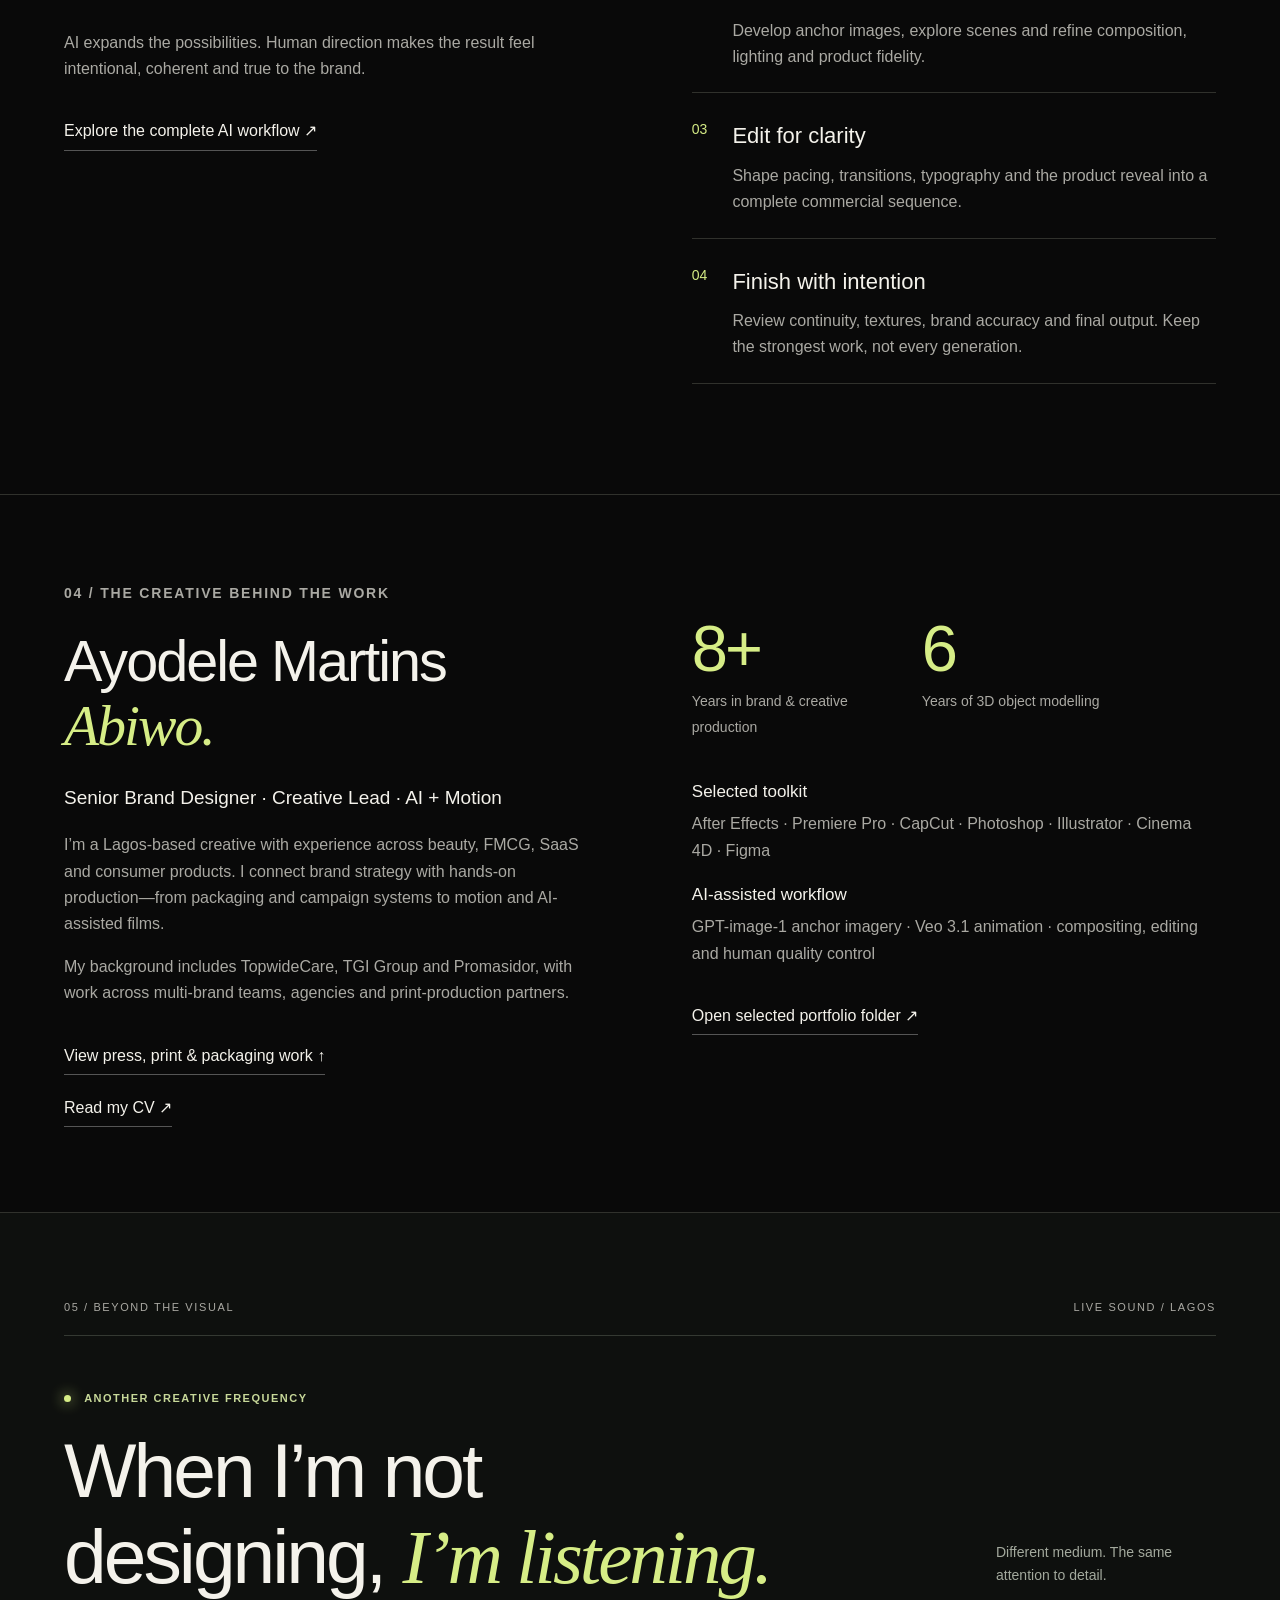
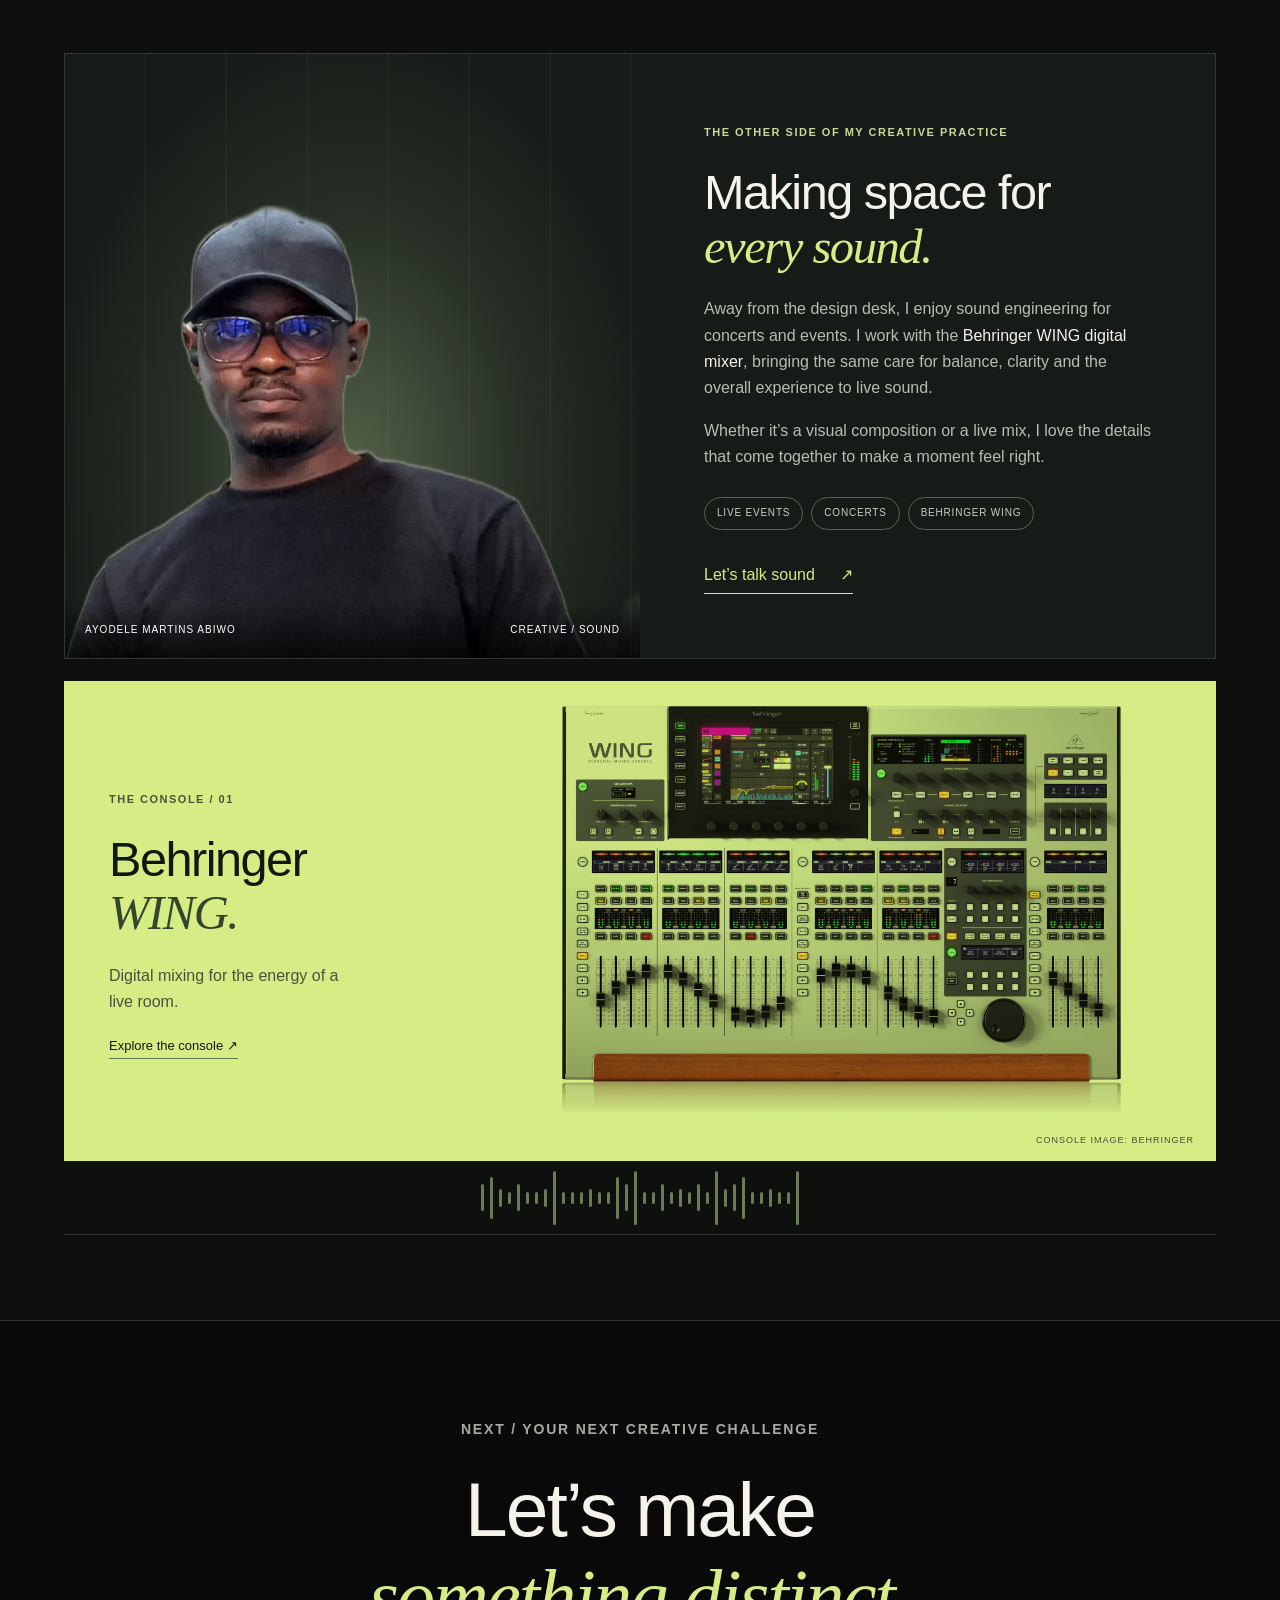
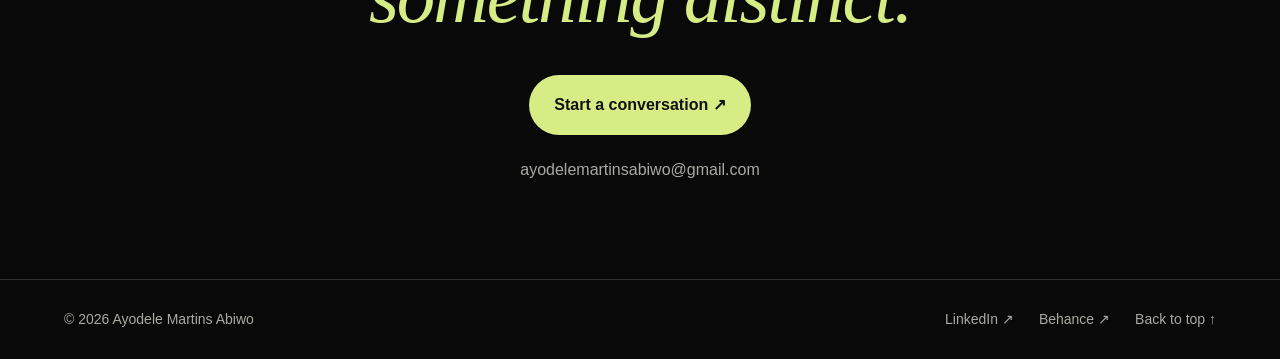
==== commit dcc25ae5: "Feature Astro October film on homepage" ====
--- a/index.html
+++ b/index.html
@@ -1,7 +1,7 @@
 <!doctype html>
-<html lang="en"><head><meta charset="utf-8"><meta name="viewport" content="width=device-width,initial-scale=1"><meta name="description" content="Ayodele Martins Abiwo — packaging, print, brand systems and AI-assisted commercial films. Selected creative work from Lagos, working globally."><title>Ayodele Martins Abiwo — Creative Portfolio</title><link rel="stylesheet" href="style.css"><link rel="stylesheet" href="print.css"><link rel="stylesheet" href="archive.css"><link rel="stylesheet" href="sound.css"></head>
+<html lang="en"><head><meta charset="utf-8"><meta name="viewport" content="width=device-width,initial-scale=1"><meta name="description" content="Ayodele Martins Abiwo — packaging, print, brand systems and AI-assisted commercial films. Selected creative work from Lagos, working globally."><title>Ayodele Martins Abiwo — Creative Portfolio</title><link rel="stylesheet" href="style.css"><link rel="stylesheet" href="print.css"><link rel="stylesheet" href="archive.css"><link rel="stylesheet" href="sound.css"><link rel="stylesheet" href="featured-film.css"></head>
 <body><a class="skip" href="#work">Skip to work</a><header class="archive-header"><a class="wordmark" href="#">AM<span>©</span></a><nav aria-label="Main"><a href="#work">Selected work</a><a href="ai-workflow.html">AI workflow</a><a href="press.html">Press artwork</a><a href="videos.html">Videos + animation</a><a href="#about">About</a><a href="#sound">Live sound</a></nav></header>
-<main><section class="hero"><div class="eyebrow"><span class="dot"></span> AYODELE MARTINS ABIWO · LAGOS / GLOBAL</div><h1>Different stories.<br>Distinct <em>visual worlds.</em></h1><div class="hero-bottom"><p>I blend art direction, AI-assisted filmmaking and brand design to turn a message into something worth watching.</p><a class="button" href="#work">Explore the work <span>↓</span></a></div><div class="hero-strip"><span>AI + MOTION</span><span>BRAND SYSTEMS</span><span>3D + PACKAGING</span><span>SELECTED WORK / 2026</span></div></section>
+<main><section class="hero"><div class="eyebrow"><span class="dot"></span> AYODELE MARTINS ABIWO · LAGOS / GLOBAL</div><h1>Different stories.<br>Distinct <em>visual worlds.</em></h1><div class="hero-bottom"><p>I blend art direction, AI-assisted filmmaking and brand design to turn a message into something worth watching.</p><a class="button" href="#work">Explore the work <span>↓</span></a></div><div class="featured-film"><div class="featured-film-copy"><span class="eyebrow">FEATURED / ASTRO BEAUTY</span><h2>Everyday moments.<br><em>Made memorable.</em></h2><p>A short-form beauty creative that brings the Astro range into everyday rituals through product-focused visuals and brand storytelling.</p><span class="featured-film-note">PRESS PLAY TO WATCH WITH SOUND ↗</span></div><div class="featured-film-player"><video controls playsinline preload="none" poster="assets/workflow/astro-october-poster.jpg" aria-label="Play Astro October beauty creative"><source src="assets/workflow/astro-october.mp4" type="video/mp4">Your browser does not support embedded video.</video></div></div><div class="hero-strip"><span>AI + MOTION</span><span>BRAND SYSTEMS</span><span>3D + PACKAGING</span><span>SELECTED WORK / 2026</span></div></section>
 <section id="work" class="section"><div class="section-top"><div><span class="eyebrow">01 / SELECTED WORK</span><h2>Craft, with a<br>commercial purpose.</h2></div><p>Three films. Three different visual approaches.<br>Supported by the brand systems behind the craft.</p></div><div class="filters" role="group" aria-label="Filter projects"><button class="active" data-filter="all" aria-pressed="true">All work <sup>06</sup></button><button data-filter="motion" aria-pressed="false">AI + Motion <sup>03</sup></button><button data-filter="brand" aria-pressed="false">Brand + Design <sup>03</sup></button></div>
 <div class="projects">
 <article class="project feature" data-category="motion"><button class="visual" data-video="1NRFe5tT_Bl6bgZltBw0MpAMo8ZP6lJgT" data-title="Astro — Integrated AI product advert" aria-label="Play Astro integrated AI product advert"><img src="assets/astro.jpg" alt="Frame from Astro AI-assisted beauty advert"><span class="project-number">01 / AI ADVERT</span><span class="play">▶ <span>Watch film</span></span></button><div class="project-caption"><h3>Astro <span>Human tension. Product payoff.</span></h3><span>AI + EDITING</span></div><p>A story-led commercial connecting a human moment to a clear product reveal and branded close. AI scene development meets compositing and editorial control.</p></article>
--- a/featured-film.css
+++ b/featured-film.css
@@ -0,0 +1 @@
+.featured-film{display:grid;grid-template-columns:1fr 1fr;align-items:center;min-height:540px;background:#151b16;border:1px solid #303b30;margin:0 0 45px;overflow:hidden}.featured-film-copy{padding:clamp(28px,5vw,72px)}.featured-film-copy h2{font-size:clamp(36px,4.3vw,65px);letter-spacing:-2px;line-height:1.08}.featured-film-copy p{color:#b9c2b7;max-width:380px}.featured-film-note{display:block;margin-top:32px;font-size:11px;letter-spacing:1.4px;color:#d6ed86}.featured-film-player{display:flex;justify-content:center;align-items:center;min-width:0;background:radial-gradient(ellipse at center,#405242,#1a221c 70%);padding:24px}.featured-film-player video{display:block;width:auto;max-width:100%;height:min(62vw,550px);max-height:70vh;object-fit:contain;background:#0b100c}.featured-film-player video:focus-visible{outline:2px solid #d6ed86;outline-offset:4px}@media(max-width:700px){.featured-film{grid-template-columns:1fr;min-height:0}.featured-film-copy{padding:30px 25px}.featured-film-player{padding:18px}.featured-film-player video{height:auto;max-height:65vh;width:auto;max-width:100%}.featured-film-note{margin-top:20px}}
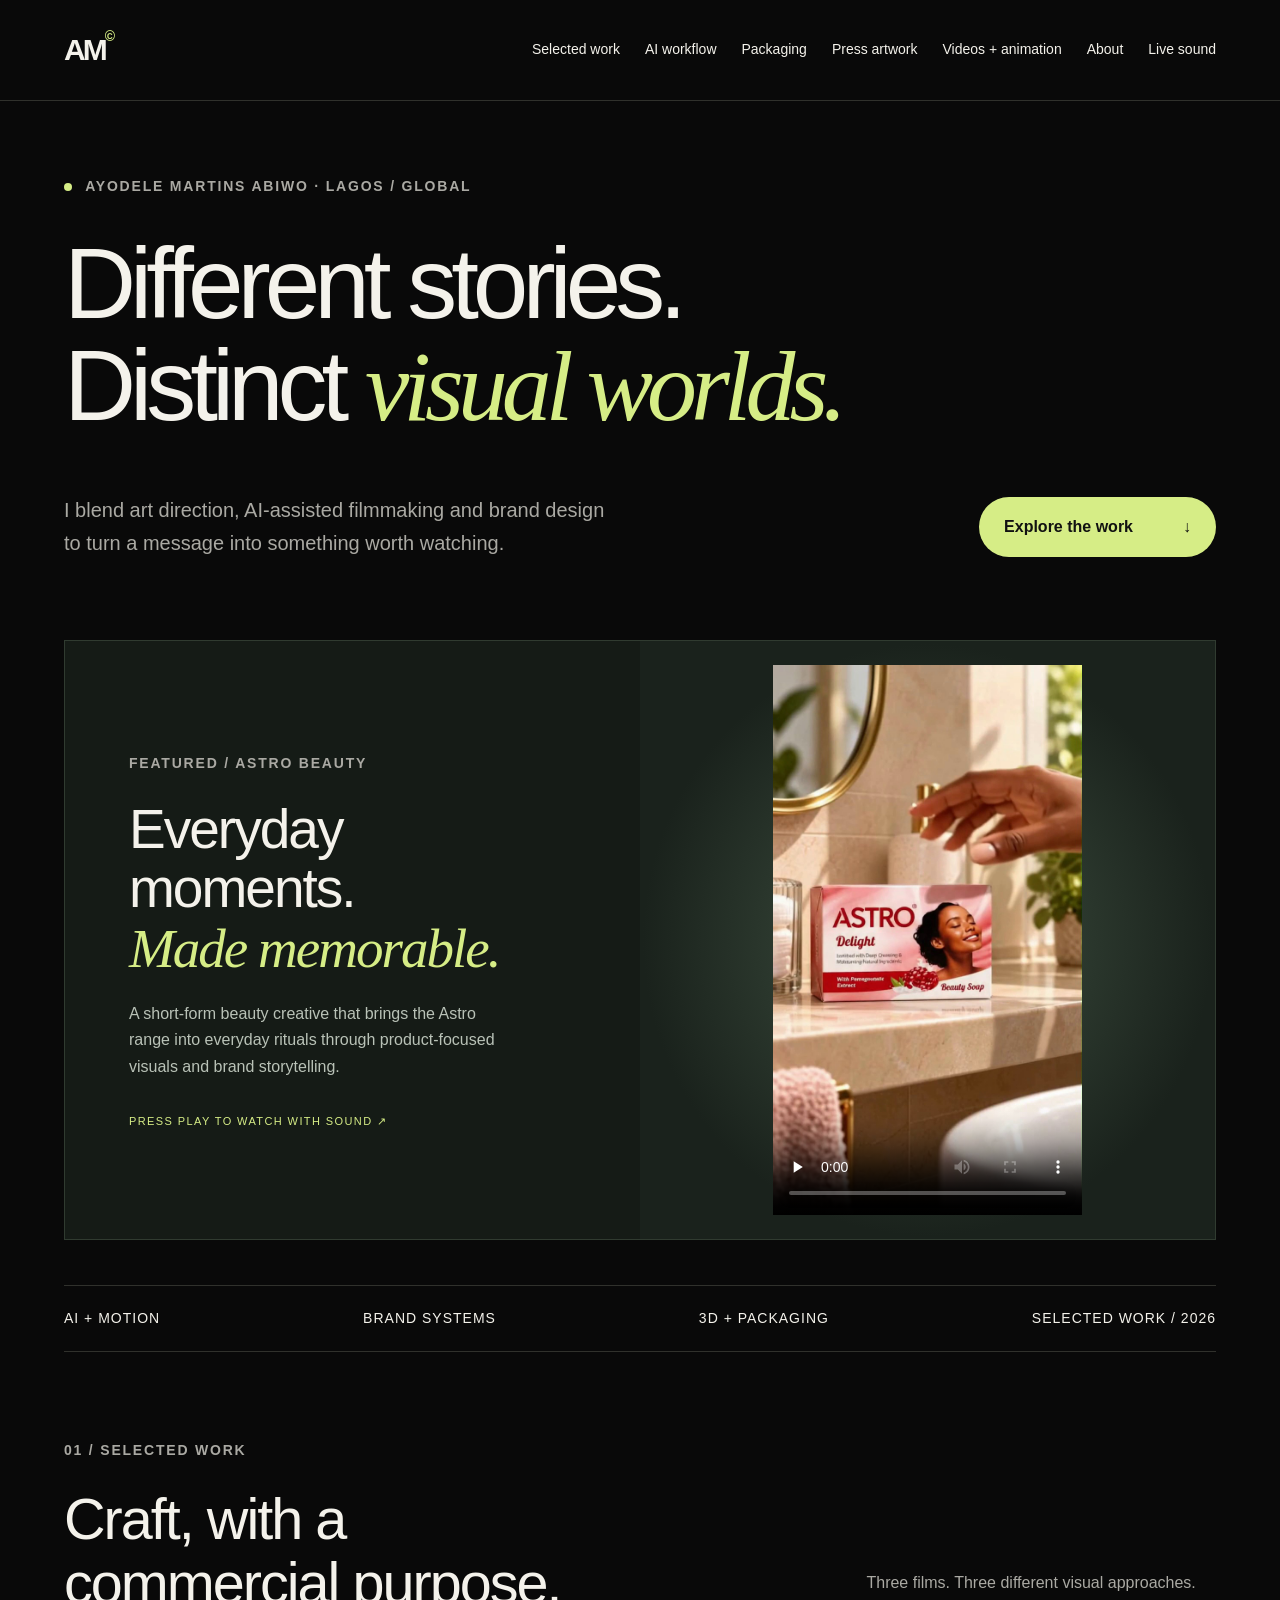
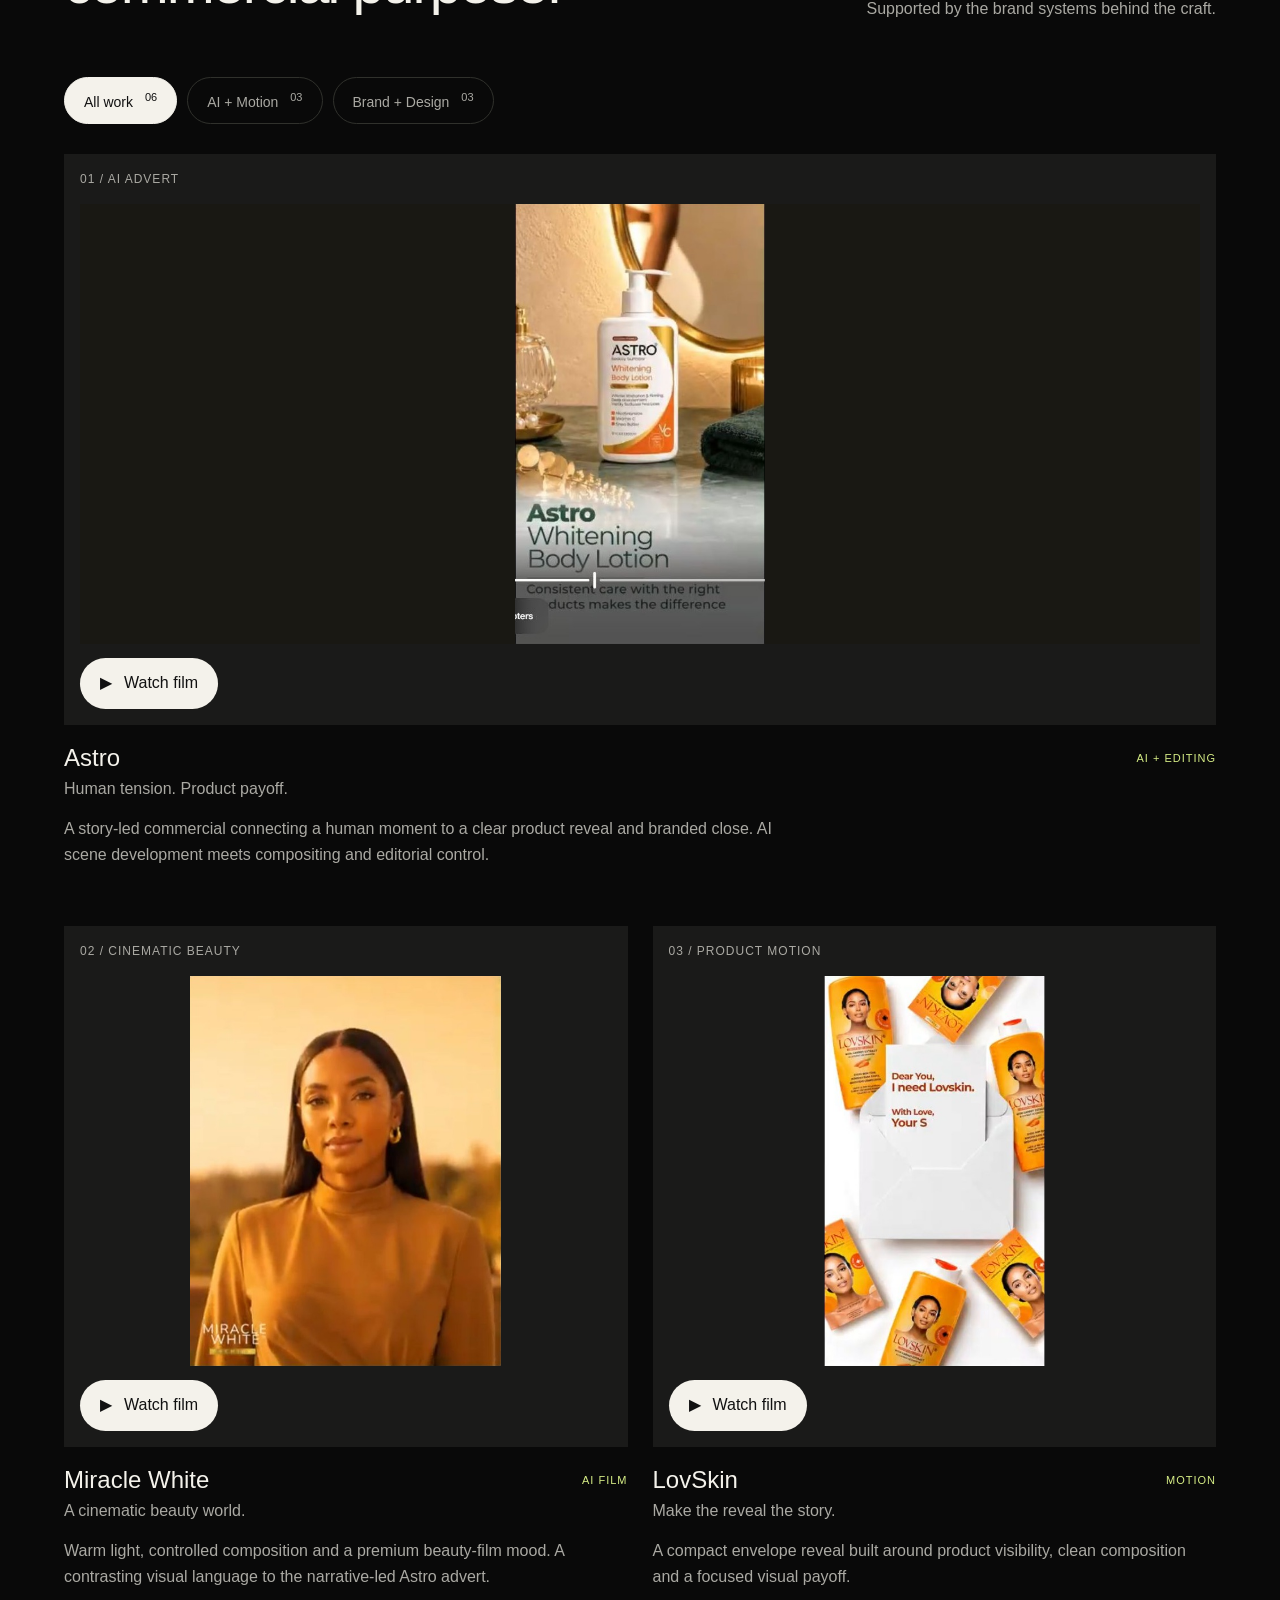
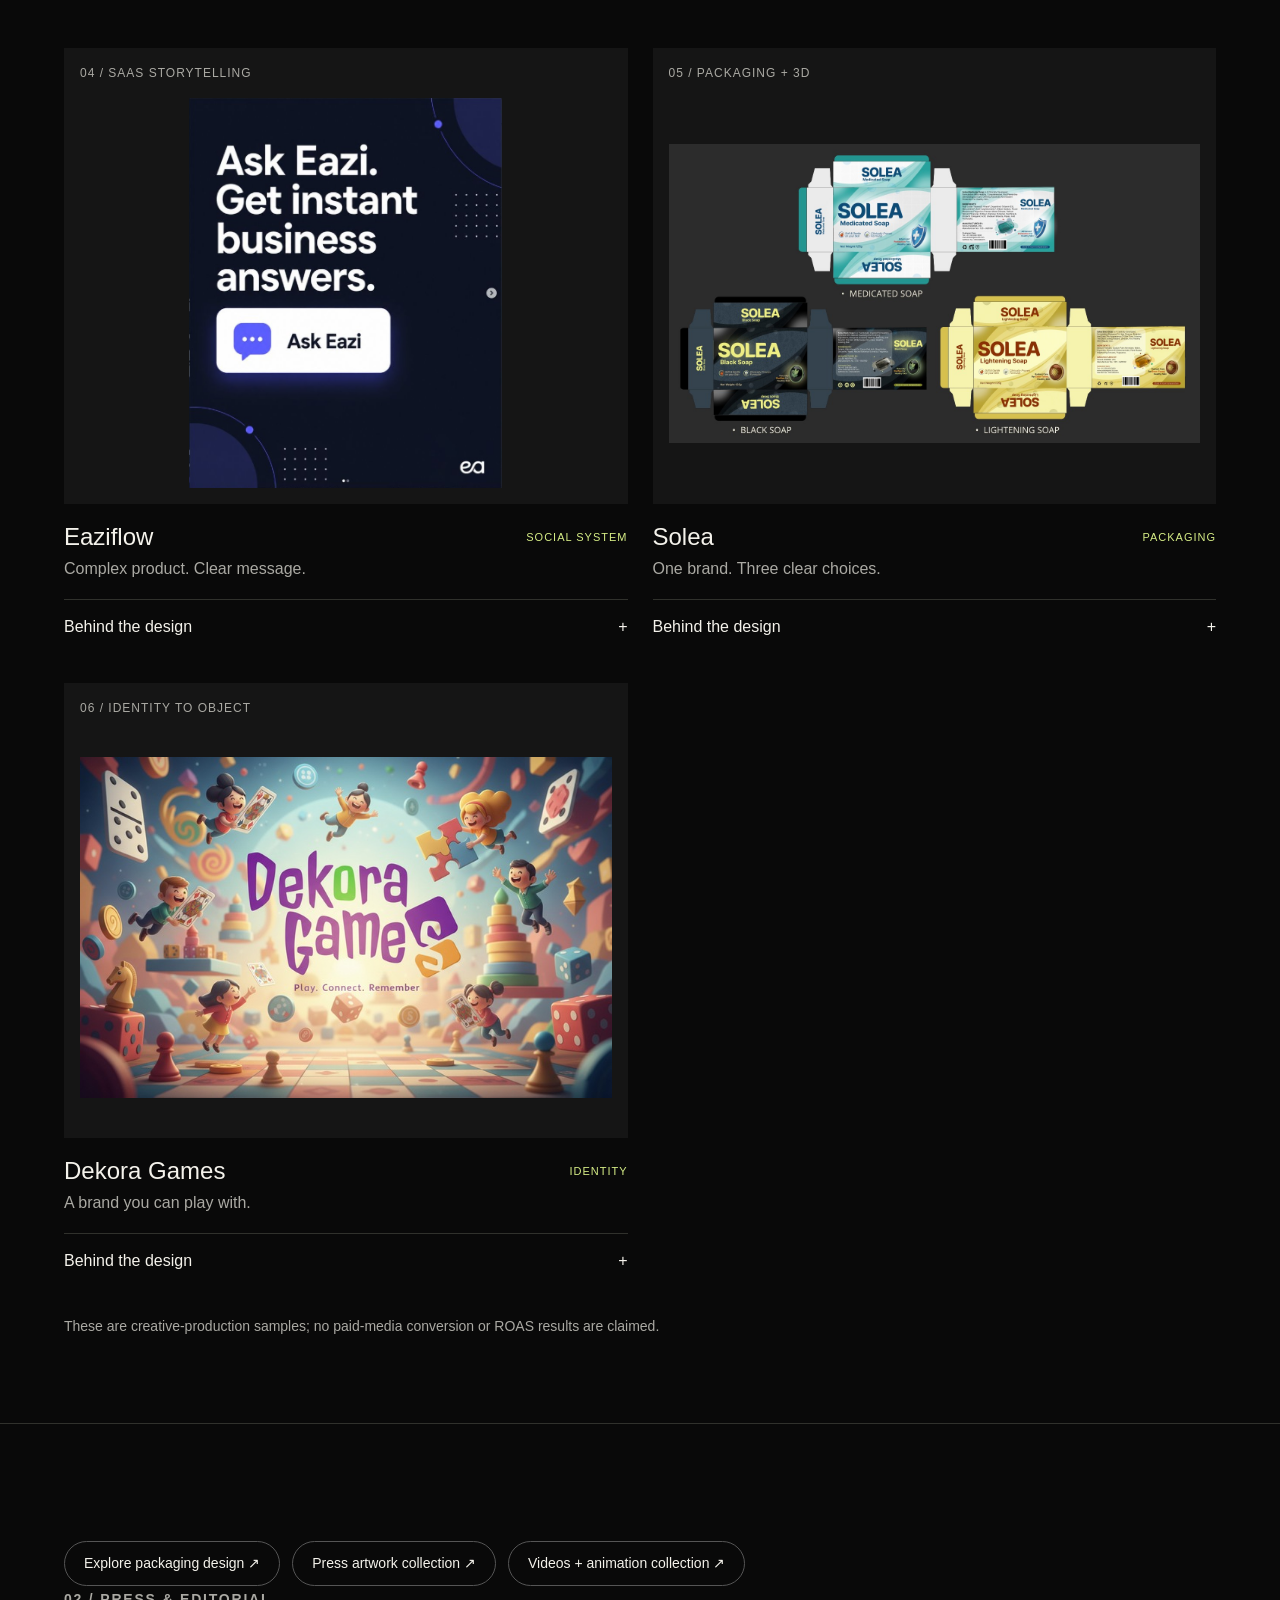
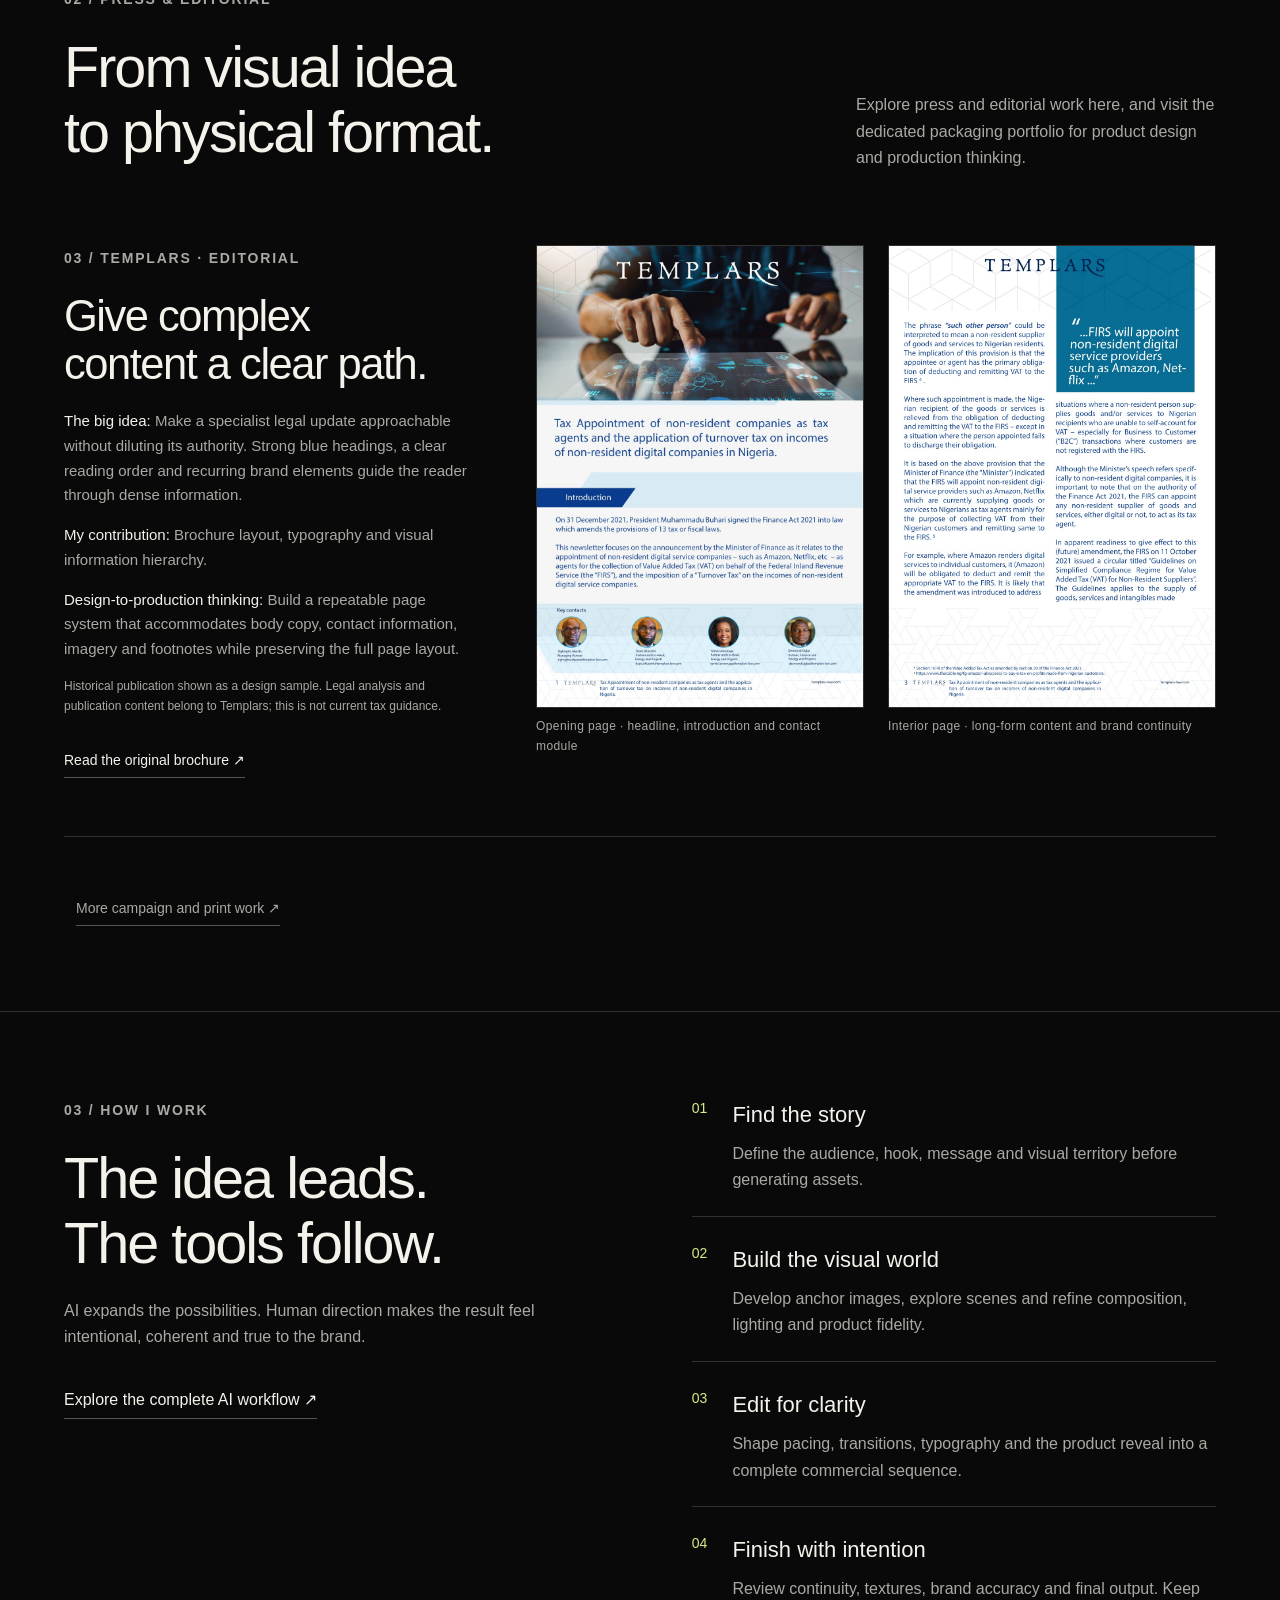
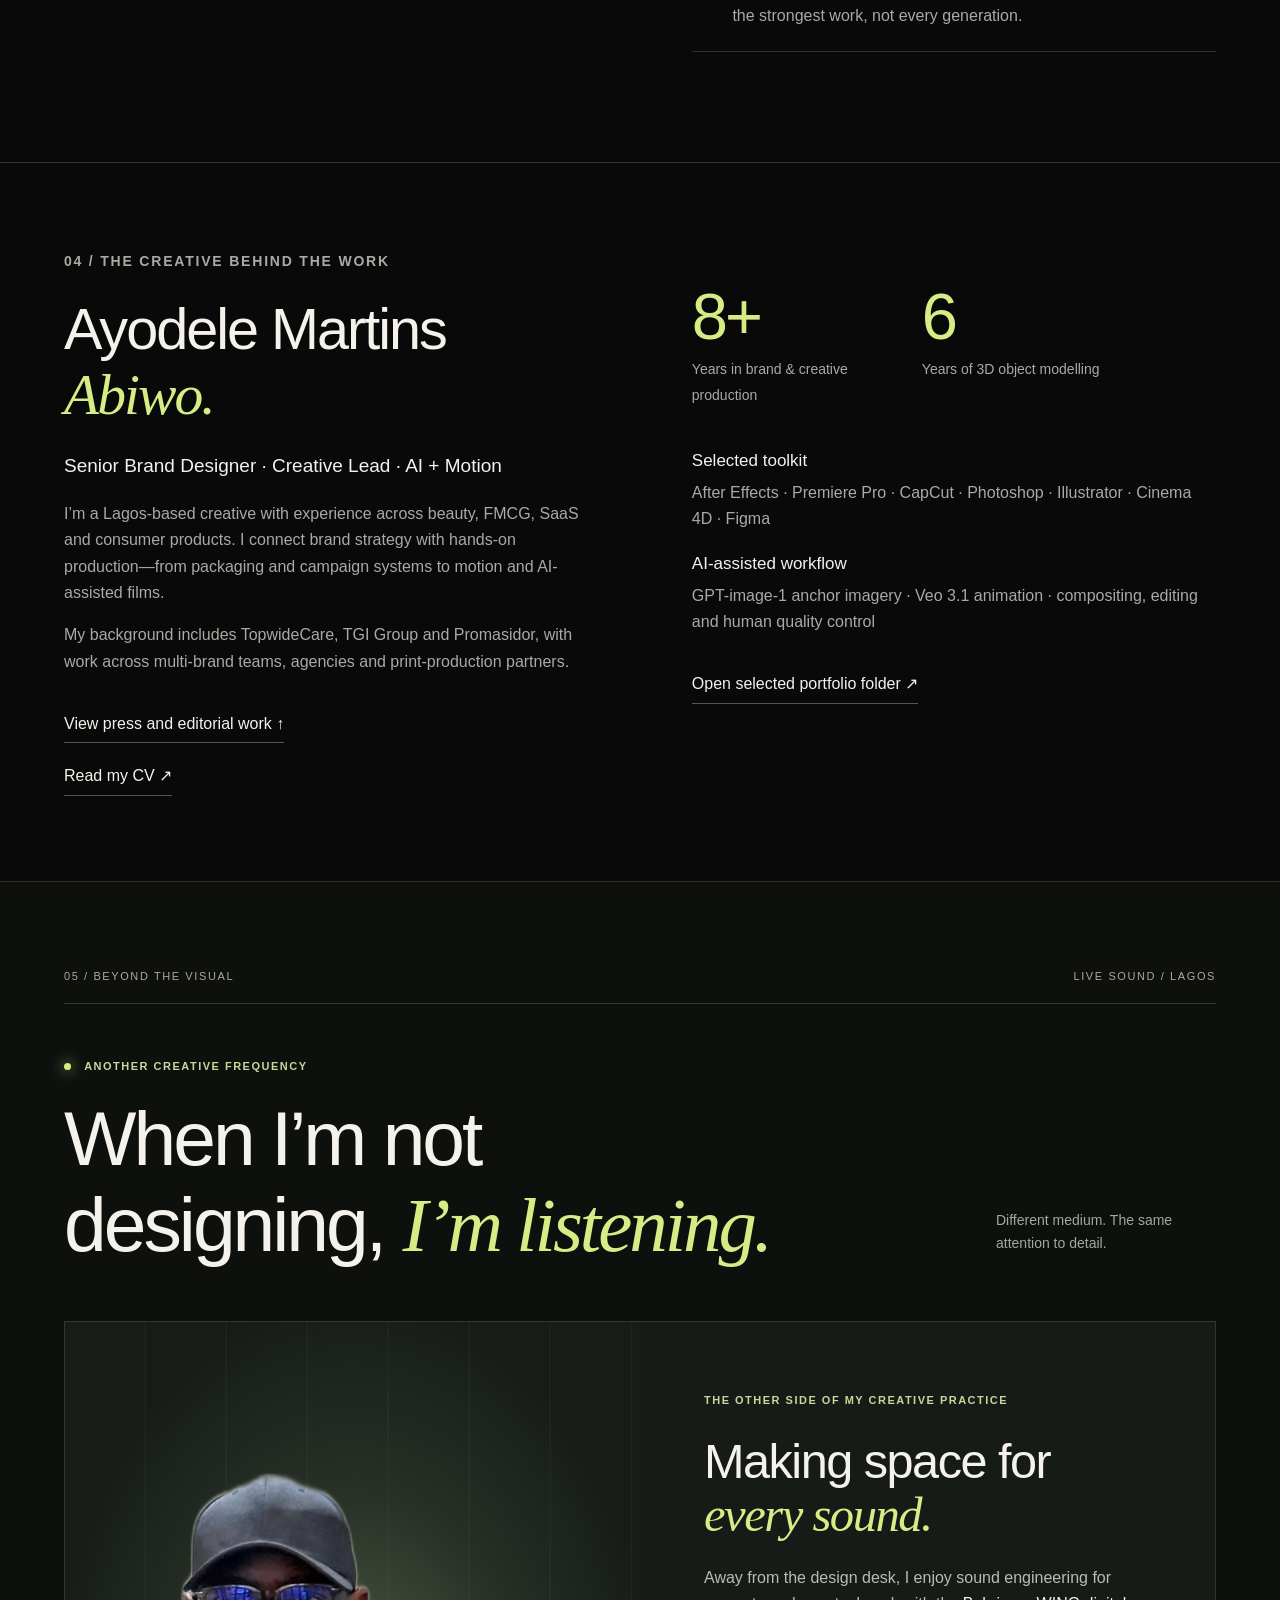
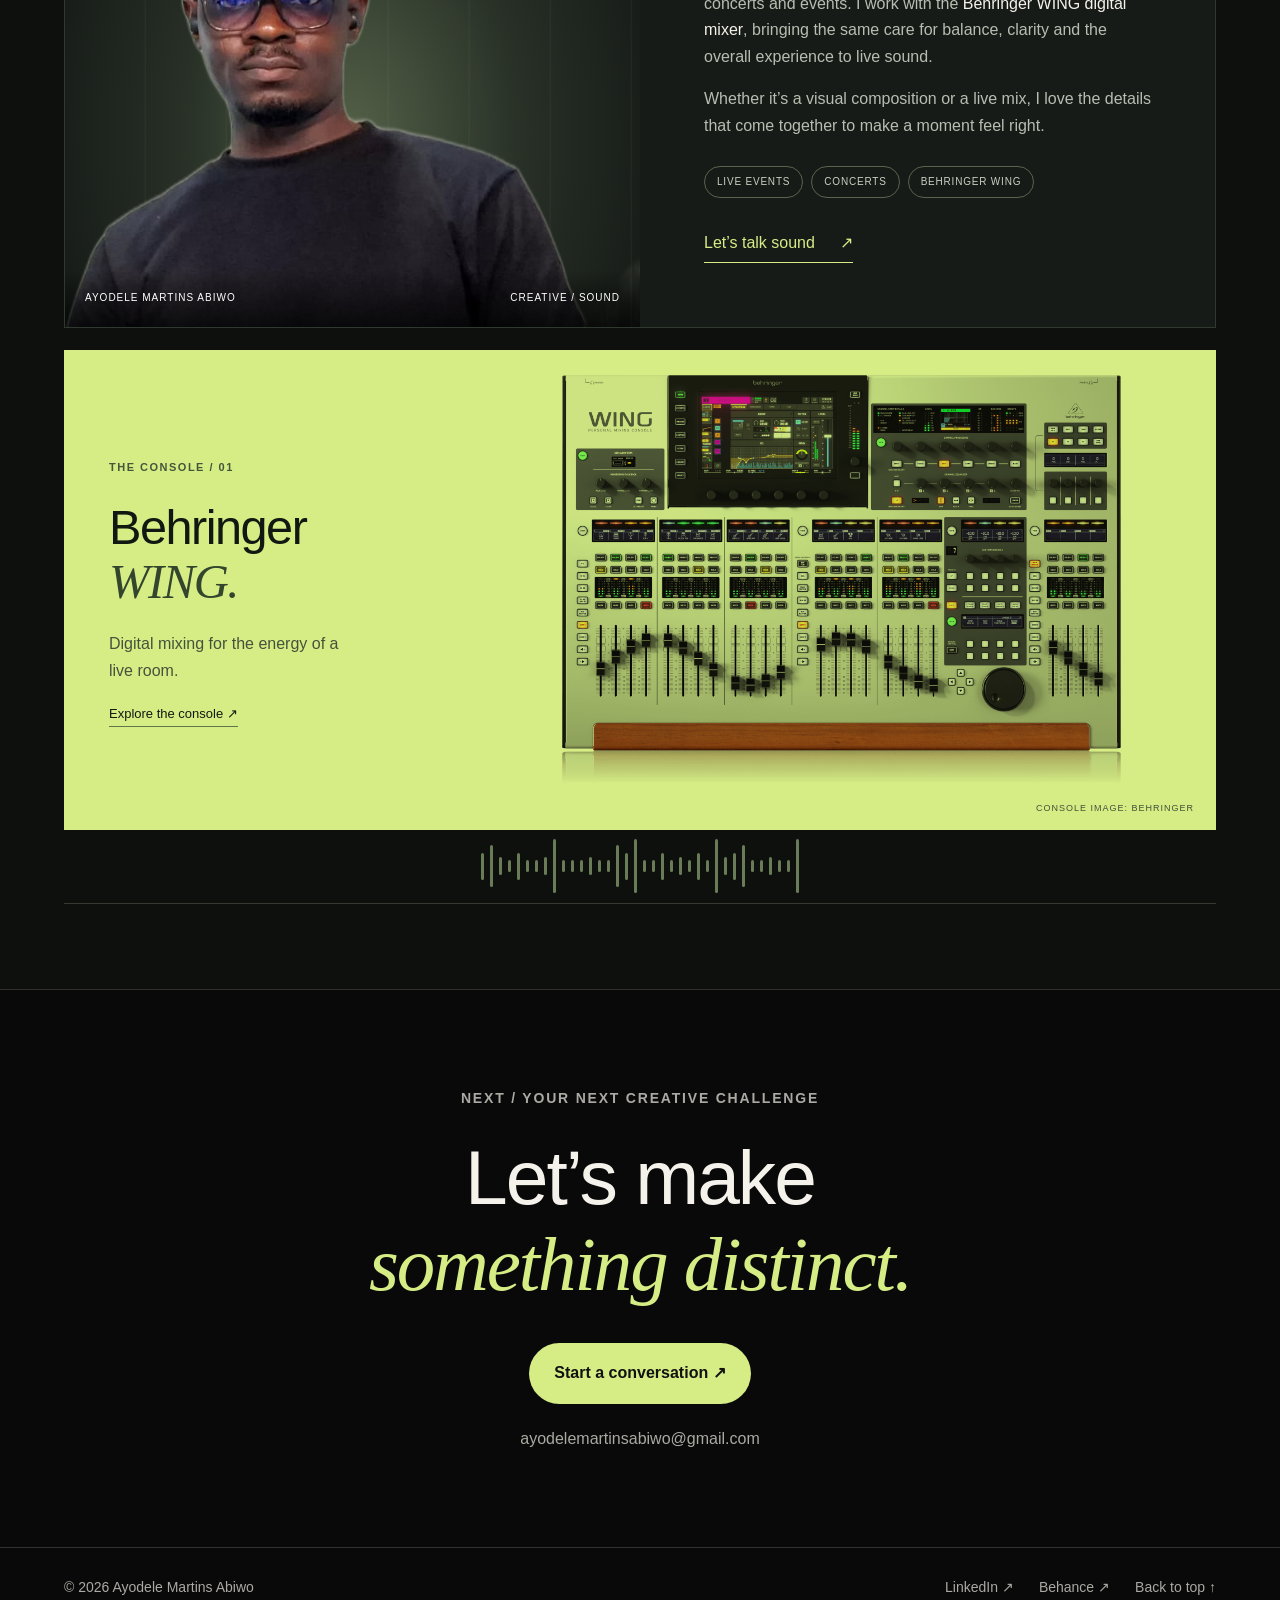
==== commit deb1da59: "Publish dedicated packaging portfolio" ====
--- a/index.html
+++ b/index.html
@@ -1,34 +1,32 @@
-<!doctype html>
-<html lang="en"><head><meta charset="utf-8"><meta name="viewport" content="width=device-width,initial-scale=1"><meta name="description" content="Ayodele Martins Abiwo — packaging, print, brand systems and AI-assisted commercial films. Selected creative work from Lagos, working globally."><title>Ayodele Martins Abiwo — Creative Portfolio</title><link rel="stylesheet" href="style.css"><link rel="stylesheet" href="print.css"><link rel="stylesheet" href="archive.css"><link rel="stylesheet" href="sound.css"><link rel="stylesheet" href="featured-film.css"></head>
-<body><a class="skip" href="#work">Skip to work</a><header class="archive-header"><a class="wordmark" href="#">AM<span>©</span></a><nav aria-label="Main"><a href="#work">Selected work</a><a href="ai-workflow.html">AI workflow</a><a href="press.html">Press artwork</a><a href="videos.html">Videos + animation</a><a href="#about">About</a><a href="#sound">Live sound</a></nav></header>
-<main><section class="hero"><div class="eyebrow"><span class="dot"></span> AYODELE MARTINS ABIWO · LAGOS / GLOBAL</div><h1>Different stories.<br>Distinct <em>visual worlds.</em></h1><div class="hero-bottom"><p>I blend art direction, AI-assisted filmmaking and brand design to turn a message into something worth watching.</p><a class="button" href="#work">Explore the work <span>↓</span></a></div><div class="featured-film"><div class="featured-film-copy"><span class="eyebrow">FEATURED / ASTRO BEAUTY</span><h2>Everyday moments.<br><em>Made memorable.</em></h2><p>A short-form beauty creative that brings the Astro range into everyday rituals through product-focused visuals and brand storytelling.</p><span class="featured-film-note">PRESS PLAY TO WATCH WITH SOUND ↗</span></div><div class="featured-film-player"><video controls playsinline preload="none" poster="assets/workflow/astro-october-poster.jpg" aria-label="Play Astro October beauty creative"><source src="assets/workflow/astro-october.mp4" type="video/mp4">Your browser does not support embedded video.</video></div></div><div class="hero-strip"><span>AI + MOTION</span><span>BRAND SYSTEMS</span><span>3D + PACKAGING</span><span>SELECTED WORK / 2026</span></div></section>
-<section id="work" class="section"><div class="section-top"><div><span class="eyebrow">01 / SELECTED WORK</span><h2>Craft, with a<br>commercial purpose.</h2></div><p>Three films. Three different visual approaches.<br>Supported by the brand systems behind the craft.</p></div><div class="filters" role="group" aria-label="Filter projects"><button class="active" data-filter="all" aria-pressed="true">All work <sup>06</sup></button><button data-filter="motion" aria-pressed="false">AI + Motion <sup>03</sup></button><button data-filter="brand" aria-pressed="false">Brand + Design <sup>03</sup></button></div>
-<div class="projects">
-<article class="project feature" data-category="motion"><button class="visual" data-video="1NRFe5tT_Bl6bgZltBw0MpAMo8ZP6lJgT" data-title="Astro — Integrated AI product advert" aria-label="Play Astro integrated AI product advert"><img src="assets/astro.jpg" alt="Frame from Astro AI-assisted beauty advert"><span class="project-number">01 / AI ADVERT</span><span class="play">▶ <span>Watch film</span></span></button><div class="project-caption"><h3>Astro <span>Human tension. Product payoff.</span></h3><span>AI + EDITING</span></div><p>A story-led commercial connecting a human moment to a clear product reveal and branded close. AI scene development meets compositing and editorial control.</p></article>
-<article class="project" data-category="motion"><button class="visual" data-video="1SBl4FECar_RsbycH_le3VV_FQE40vXip" data-title="Miracle White — Cinematic hero film" aria-label="Play Miracle White cinematic hero film"><img src="assets/miracle.jpg" alt="Warm cinematic beauty frame from Miracle White"><span class="project-number">02 / CINEMATIC BEAUTY</span><span class="play">▶ <span>Watch film</span></span></button><div class="project-caption"><h3>Miracle White <span>A cinematic beauty world.</span></h3><span>AI FILM</span></div><p>Warm light, controlled composition and a premium beauty-film mood. A contrasting visual language to the narrative-led Astro advert.</p></article>
-<article class="project" data-category="motion"><button class="visual" data-video="1eGfxWkNfEYVGTRYvmbiwQPHzEamkdmH5" data-title="LovSkin — Product motion story" aria-label="Play LovSkin product motion story"><img src="assets/lovskin.jpg" alt="LovSkin product reveal motion frame"><span class="project-number">03 / PRODUCT MOTION</span><span class="play">▶ <span>Watch film</span></span></button><div class="project-caption"><h3>LovSkin <span>Make the reveal the story.</span></h3><span>MOTION</span></div><p>A compact envelope reveal built around product visibility, clean composition and a focused visual payoff.</p></article>
-<article class="project" data-category="brand"><div class="visual brand-image"><img loading="lazy" src="assets/eaziflow.jpg" alt="Eaziflow social artwork combining a plainspoken headline and product interface"><span class="project-number">04 / SAAS STORYTELLING</span></div><div class="project-caption"><h3>Eaziflow <span>Complex product. Clear message.</span></h3><span>SOCIAL SYSTEM</span></div><details><summary>Behind the design <span>+</span></summary><p><strong>The brief:</strong> Make a broad operating platform immediately useful to service-business owners.</p><p><strong>The approach:</strong> Pain-point-first headlines, focused UI proof and consistent indigo brand cues. Alternating dark and light layouts create variety inside a recognisable system.</p><div class="detail-images"><img loading="lazy" src="assets/eaziflow-tax.jpg" alt="Eaziflow tax-readiness creative"><img loading="lazy" src="assets/eaziflow-tabs.jpg" alt="Eaziflow tabs and systems creative"></div></details></article>
-<article class="project" data-category="brand"><div class="visual brand-image"><img loading="lazy" src="assets/solea.jpg" alt="Solea soap three-variant packaging design"><span class="project-number">05 / PACKAGING + 3D</span></div><div class="project-caption"><h3>Solea <span>One brand. Three clear choices.</span></h3><span>PACKAGING</span></div><details><summary>Behind the design <span>+</span></summary><p><strong>The brief:</strong> Unify Medicated, Black and Lightening Soap variants without losing shelf differentiation.</p><p><strong>My role:</strong> Packaging architecture, hierarchy, visual direction and 3D simulation. A fixed grid and function-led colour system keep claims easy to scan and the family ready to extend.</p><img class="detail-wide" loading="lazy" src="assets/solea-3d.jpg" alt="Solea packaging 3D mockup"></details></article>
-<article class="project" data-category="brand"><div class="visual brand-image"><img loading="lazy" src="assets/dekora.jpg" alt="Dekora Games purple brand identity mockup"><span class="project-number">06 / IDENTITY TO OBJECT</span></div><div class="project-caption"><h3>Dekora Games <span>A brand you can play with.</span></h3><span>IDENTITY</span></div><details><summary>Behind the design <span>+</span></summary><p><strong>The approach:</strong> A purple-led identity translated into card architecture and physical packaging. Logo, content hierarchy and box presentation work as one connected experience.</p><img class="detail-wide" loading="lazy" src="assets/dekora-cards.jpg" alt="Dekora physical cards in use"></details></article>
-</div><p class="work-note">These are creative-production samples; no paid-media conversion or ROAS results are claimed.</p></section>
-<section id="print" class="section print-work">
-<div class="archive-crosslinks"><a href="press.html">New: Press artwork collection ↗</a><a href="videos.html">Videos + animation collection ↗</a></div>
-<div class="section-top"><div><span class="eyebrow">02 / PRESS, PRINT &amp; PACKAGING</span><h2>From visual idea<br>to physical format.</h2></div><p>Selected Illustrator projects: packaging systems, unfolded artwork and editorial pages. Every image keeps its full composition. Select an image to inspect it at full size.</p></div>
-<article class="print-case"><div class="case-intro"><span class="eyebrow">01 / SOLEA · PERSONAL CARE</span><h3>One family.<br>Three clear choices.</h3><p><strong>The big idea:</strong> Let the product function change the colour, not the whole identity. A common grid, logo position and claims hierarchy tie Medicated, Black and Lightening Soap together while each variant remains easy to recognise.</p><p><strong>My contribution:</strong> Packaging architecture, visual hierarchy, variant design and 3D presentation.</p><p><strong>Design-to-production thinking:</strong> Carry the same visual system around the carton panels, then use a 3D view to review how the front and side faces relate.</p><a class="text-link" href="https://drive.google.com/file/d/1CjS9kb8UbxW99l2HNpj1Smo0ns6I4410/view" target="_blank" rel="noopener">Explore the original case study ↗</a></div><div class="case-gallery"><figure><a href="assets/print/solea-flat.jpg" target="_blank" rel="noopener"><img loading="lazy" src="assets/print/solea-flat.jpg" alt="Full Solea Medicated Soap carton artwork with all unfolded panels"></a><figcaption>Unfolded carton artwork · all panels visible</figcaption></figure><figure><a href="assets/print/solea-range.jpg" target="_blank" rel="noopener"><img loading="lazy" src="assets/print/solea-range.jpg" alt="Complete Solea three-variant 3D packaging presentation"></a><figcaption>Finished-form visualisation · the complete variant family</figcaption></figure></div></article>
-<article class="print-case"><div class="case-intro"><span class="eyebrow">02 / DEKORA GAMES · PACKAGING</span><h3>Make the box<br>part of the game.</h3><p><strong>The big idea:</strong> Turn a conversation game into a cohesive, tactile brand experience. Purple and green create an energetic contrast; restrained typography leaves space for the invitation to play.</p><p><strong>My contribution:</strong> Identity application, card layouts, box artwork and 3D mockups.</p><p><strong>Design-to-production thinking:</strong> Treat lid, base and cards as one connected system. The flat layout shows the panel relationships; the mockup explains how those surfaces meet in use.</p><a class="text-link" href="https://drive.google.com/file/d/1r6UQ8mwDkF1E_CTl2RAn5dRtbUq8ldTG/view" target="_blank" rel="noopener">Explore the original packaging project ↗</a></div><div class="case-gallery"><figure><a href="assets/print/dekora-flat.jpg" target="_blank" rel="noopener"><img loading="lazy" src="assets/print/dekora-flat.jpg" alt="Complete Dekora Let's Talk box lid and base artwork"></a><figcaption>Two-piece box · unfolded lid and base</figcaption></figure><figure><a href="assets/print/dekora-mockup.jpg" target="_blank" rel="noopener"><img loading="lazy" src="assets/print/dekora-mockup.jpg" alt="Full Dekora Let's Talk box and card deck 3D presentation"></a><figcaption>Finished-form visualisation · box and card deck</figcaption></figure></div></article>
-<article class="print-case"><div class="case-intro"><span class="eyebrow">03 / TEMPLARS · EDITORIAL</span><h3>Give complex<br>content a clear path.</h3><p><strong>The big idea:</strong> Make a specialist legal update approachable without diluting its authority. Strong blue headings, a clear reading order and recurring brand elements guide the reader through dense information.</p><p><strong>My contribution:</strong> Brochure layout, typography and visual information hierarchy.</p><p><strong>Design-to-production thinking:</strong> Build a repeatable page system that accommodates body copy, contact information, imagery and footnotes while preserving the full page layout.</p><p class="sample-note">Historical publication shown as a design sample. Legal analysis and publication content belong to Templars; this is not current tax guidance.</p><a class="text-link" href="https://drive.google.com/file/d/15Gj0JqtmBIQ5lPVftCfcfgrsyBUEo7iF/view" target="_blank" rel="noopener">Read the original brochure ↗</a></div><div class="case-gallery editorial-gallery"><figure><a href="assets/print/templars-cover.jpg" target="_blank" rel="noopener"><img loading="lazy" src="assets/print/templars-cover.jpg" alt="Full first page of Templars Non-Resident Digital Companies as Tax Agents brochure"></a><figcaption>Opening page · headline, introduction and contact module</figcaption></figure><figure><a href="assets/print/templars-inside.jpg" target="_blank" rel="noopener"><img loading="lazy" src="assets/print/templars-inside.jpg" alt="Complete interior page of Templars legal update with body text and footnotes"></a><figcaption>Interior page · long-form content and brand continuity</figcaption></figure></div></article>
-<p class="work-note">Packaging mockups communicate intended appearance; flat artwork is shown for design review, not as a claim of a press-certified production file. <a class="text-link" href="https://www.ayodelemartins.org/" target="_blank" rel="noopener">More campaign and print work ↗</a></p>
-</section>
-<section id="approach" class="section approach"><div><span class="eyebrow">03 / HOW I WORK</span><h2>The idea leads.<br>The tools follow.</h2><p>AI expands the possibilities. Human direction makes the result feel intentional, coherent and true to the brand.</p><a class="text-link" href="ai-workflow.html">Explore the complete AI workflow ↗</a></div><ol><li><span>01</span><div><h3>Find the story</h3><p>Define the audience, hook, message and visual territory before generating assets.</p></div></li><li><span>02</span><div><h3>Build the visual world</h3><p>Develop anchor images, explore scenes and refine composition, lighting and product fidelity.</p></div></li><li><span>03</span><div><h3>Edit for clarity</h3><p>Shape pacing, transitions, typography and the product reveal into a complete commercial sequence.</p></div></li><li><span>04</span><div><h3>Finish with intention</h3><p>Review continuity, textures, brand accuracy and final output. Keep the strongest work, not every generation.</p></div></li></ol></section>
-<section id="about" class="section about"><div><span class="eyebrow">04 / THE CREATIVE BEHIND THE WORK</span><h2>Ayodele Martins<br><em>Abiwo.</em></h2><p class="intro">Senior Brand Designer · Creative Lead · AI + Motion</p><p>I’m a Lagos-based creative with experience across beauty, FMCG, SaaS and consumer products. I connect brand strategy with hands-on production—from packaging and campaign systems to motion and AI-assisted films.</p><p>My background includes TopwideCare, TGI Group and Promasidor, with work across multi-brand teams, agencies and print-production partners.</p><a class="text-link" href="#print">View press, print &amp; packaging work ↑</a><br><a class="text-link" href="assets/Ayodele-Martins-Abiwo-CV.pdf" target="_blank" rel="noopener">Read my CV ↗</a></div><div class="about-right"><div class="stats"><div><strong>8+</strong><span>Years in brand & creative production</span></div><div><strong>6</strong><span>Years of 3D object modelling</span></div></div><h3>Selected toolkit</h3><p>After Effects · Premiere Pro · CapCut · Photoshop · Illustrator · Cinema 4D · Figma</p><h3>AI-assisted workflow</h3><p>GPT-image-1 anchor imagery · Veo 3.1 animation · compositing, editing and human quality control</p><a class="text-link" href="https://drive.google.com/drive/folders/1v5U1llgszEaaoFjVQFStMXj93VvlJbgx" target="_blank" rel="noopener">Open selected portfolio folder ↗</a></div></section>
-<section id="sound" class="section sound-section" aria-labelledby="sound-title">
-<div class="sound-topline"><span>05 / BEYOND THE VISUAL</span><span>LIVE SOUND / LAGOS</span></div>
-<div class="sound-heading"><div><p class="sound-kicker"><span class="sound-led"></span> ANOTHER CREATIVE FREQUENCY</p><h2 id="sound-title">When I’m not<br>designing, <em>I’m listening.</em></h2></div><p>Different medium. The same attention to detail.</p></div>
-<div class="sound-layout"><div class="sound-portrait"><img src="assets/ayodele-sound-portrait.png" alt="Ayodele Martins Abiwo wearing a black cap and glasses"><div class="portrait-label"><span>AYODELE MARTINS ABIWO</span><span>CREATIVE / SOUND</span></div></div>
-<div class="sound-copy"><span class="sound-small">THE OTHER SIDE OF MY CREATIVE PRACTICE</span><h3>Making space for<br><em>every sound.</em></h3><p>Away from the design desk, I enjoy sound engineering for concerts and events. I work with the <strong>Behringer WING digital mixer</strong>, bringing the same care for balance, clarity and the overall experience to live sound.</p><p>Whether it’s a visual composition or a live mix, I love the details that come together to make a moment feel right.</p><div class="sound-tags"><span>LIVE EVENTS</span><span>CONCERTS</span><span>BEHRINGER WING</span></div><a class="sound-contact" href="mailto:ayodelemartinsabiwo@gmail.com?subject=Live%20sound%20enquiry">Let’s talk sound <span>↗</span></a></div></div>
-<div class="sound-console"><div class="console-copy"><span class="sound-small">THE CONSOLE / 01</span><h3>Behringer<br><em>WING.</em></h3><p>Digital mixing for the energy of a live room.</p><a href="https://www.behringer.com/en/products/0603-AEN" target="_blank" rel="noopener">Explore the console ↗</a></div><div class="console-visual"><img src="assets/wing-console.png" alt="Behringer WING digital mixing console, viewed from above" loading="lazy"><span>CONSOLE IMAGE: BEHRINGER</span></div></div>
-<div class="sound-wave" aria-hidden="true"><span></span><span></span><span></span><span></span><span></span><span></span><span></span><span></span><span></span><span></span><span></span><span></span><span></span><span></span><span></span><span></span><span></span><span></span><span></span><span></span><span></span><span></span><span></span><span></span><span></span><span></span><span></span><span></span><span></span><span></span><span></span><span></span><span></span><span></span><span></span><span></span></div>
-</section>
-<section class="contact section"><span class="eyebrow">NEXT / YOUR NEXT CREATIVE CHALLENGE</span><h2>Let’s make<br><em>something distinct.</em></h2><a class="button" href="mailto:ayodelemartinsabiwo@gmail.com">Start a conversation ↗</a><a class="email" href="mailto:ayodelemartinsabiwo@gmail.com">ayodelemartinsabiwo@gmail.com</a></section></main>
-<footer><span>© 2026 Ayodele Martins Abiwo</span><div><a href="https://www.linkedin.com/in/ayodele-martins-abiwo-a96a787a" target="_blank" rel="noopener">LinkedIn ↗</a><a href="https://www.behance.net/abiworemim6163" target="_blank" rel="noopener">Behance ↗</a><a href="#">Back to top ↑</a></div></footer>
-<dialog aria-labelledby="film-title"><div class="modal-head"><h2 id="film-title">Selected film</h2><button id="close-film" aria-label="Close film">✕</button></div><div id="player"></div><a id="film-external" target="_blank" rel="noopener">Open video in Google Drive ↗</a></dialog><script src="script.js"></script></body></html>
+<!doctype html>
+<html lang="en"><head><meta charset="utf-8"><meta name="viewport" content="width=device-width,initial-scale=1"><meta name="description" content="Ayodele Martins Abiwo — packaging, print, brand systems and AI-assisted commercial films. Selected creative work from Lagos, working globally."><title>Ayodele Martins Abiwo — Creative Portfolio</title><link rel="stylesheet" href="style.css"><link rel="stylesheet" href="print.css"><link rel="stylesheet" href="archive.css"><link rel="stylesheet" href="sound.css"><link rel="stylesheet" href="featured-film.css"></head>
+<body><a class="skip" href="#work">Skip to work</a><header class="archive-header"><a class="wordmark" href="#">AM<span>©</span></a><nav aria-label="Main"><a href="#work">Selected work</a><a href="ai-workflow.html">AI workflow</a><a href="packaging.html">Packaging</a><a href="press.html">Press artwork</a><a href="videos.html">Videos + animation</a><a href="#about">About</a><a href="#sound">Live sound</a></nav></header>
+<main><section class="hero"><div class="eyebrow"><span class="dot"></span> AYODELE MARTINS ABIWO · LAGOS / GLOBAL</div><h1>Different stories.<br>Distinct <em>visual worlds.</em></h1><div class="hero-bottom"><p>I blend art direction, AI-assisted filmmaking and brand design to turn a message into something worth watching.</p><a class="button" href="#work">Explore the work <span>↓</span></a></div><div class="featured-film"><div class="featured-film-copy"><span class="eyebrow">FEATURED / ASTRO BEAUTY</span><h2>Everyday moments.<br><em>Made memorable.</em></h2><p>A short-form beauty creative that brings the Astro range into everyday rituals through product-focused visuals and brand storytelling.</p><span class="featured-film-note">PRESS PLAY TO WATCH WITH SOUND ↗</span></div><div class="featured-film-player"><video controls playsinline preload="none" poster="assets/workflow/astro-october-poster.jpg" aria-label="Play Astro October beauty creative"><source src="assets/workflow/astro-october.mp4" type="video/mp4">Your browser does not support embedded video.</video></div></div><div class="hero-strip"><span>AI + MOTION</span><span>BRAND SYSTEMS</span><span>3D + PACKAGING</span><span>SELECTED WORK / 2026</span></div></section>
+<section id="work" class="section"><div class="section-top"><div><span class="eyebrow">01 / SELECTED WORK</span><h2>Craft, with a<br>commercial purpose.</h2></div><p>Three films. Three different visual approaches.<br>Supported by the brand systems behind the craft.</p></div><div class="filters" role="group" aria-label="Filter projects"><button class="active" data-filter="all" aria-pressed="true">All work <sup>06</sup></button><button data-filter="motion" aria-pressed="false">AI + Motion <sup>03</sup></button><button data-filter="brand" aria-pressed="false">Brand + Design <sup>03</sup></button></div>
+<div class="projects">
+<article class="project feature" data-category="motion"><button class="visual" data-video="1NRFe5tT_Bl6bgZltBw0MpAMo8ZP6lJgT" data-title="Astro — Integrated AI product advert" aria-label="Play Astro integrated AI product advert"><img src="assets/astro.jpg" alt="Frame from Astro AI-assisted beauty advert"><span class="project-number">01 / AI ADVERT</span><span class="play">▶ <span>Watch film</span></span></button><div class="project-caption"><h3>Astro <span>Human tension. Product payoff.</span></h3><span>AI + EDITING</span></div><p>A story-led commercial connecting a human moment to a clear product reveal and branded close. AI scene development meets compositing and editorial control.</p></article>
+<article class="project" data-category="motion"><button class="visual" data-video="1SBl4FECar_RsbycH_le3VV_FQE40vXip" data-title="Miracle White — Cinematic hero film" aria-label="Play Miracle White cinematic hero film"><img src="assets/miracle.jpg" alt="Warm cinematic beauty frame from Miracle White"><span class="project-number">02 / CINEMATIC BEAUTY</span><span class="play">▶ <span>Watch film</span></span></button><div class="project-caption"><h3>Miracle White <span>A cinematic beauty world.</span></h3><span>AI FILM</span></div><p>Warm light, controlled composition and a premium beauty-film mood. A contrasting visual language to the narrative-led Astro advert.</p></article>
+<article class="project" data-category="motion"><button class="visual" data-video="1eGfxWkNfEYVGTRYvmbiwQPHzEamkdmH5" data-title="LovSkin — Product motion story" aria-label="Play LovSkin product motion story"><img src="assets/lovskin.jpg" alt="LovSkin product reveal motion frame"><span class="project-number">03 / PRODUCT MOTION</span><span class="play">▶ <span>Watch film</span></span></button><div class="project-caption"><h3>LovSkin <span>Make the reveal the story.</span></h3><span>MOTION</span></div><p>A compact envelope reveal built around product visibility, clean composition and a focused visual payoff.</p></article>
+<article class="project" data-category="brand"><div class="visual brand-image"><img loading="lazy" src="assets/eaziflow.jpg" alt="Eaziflow social artwork combining a plainspoken headline and product interface"><span class="project-number">04 / SAAS STORYTELLING</span></div><div class="project-caption"><h3>Eaziflow <span>Complex product. Clear message.</span></h3><span>SOCIAL SYSTEM</span></div><details><summary>Behind the design <span>+</span></summary><p><strong>The brief:</strong> Make a broad operating platform immediately useful to service-business owners.</p><p><strong>The approach:</strong> Pain-point-first headlines, focused UI proof and consistent indigo brand cues. Alternating dark and light layouts create variety inside a recognisable system.</p><div class="detail-images"><img loading="lazy" src="assets/eaziflow-tax.jpg" alt="Eaziflow tax-readiness creative"><img loading="lazy" src="assets/eaziflow-tabs.jpg" alt="Eaziflow tabs and systems creative"></div></details></article>
+<article class="project" data-category="brand"><div class="visual brand-image"><img loading="lazy" src="assets/solea.jpg" alt="Solea soap three-variant packaging design"><span class="project-number">05 / PACKAGING + 3D</span></div><div class="project-caption"><h3>Solea <span>One brand. Three clear choices.</span></h3><span>PACKAGING</span></div><details><summary>Behind the design <span>+</span></summary><p><strong>The brief:</strong> Unify Medicated, Black and Lightening Soap variants without losing shelf differentiation.</p><p><strong>My role:</strong> Packaging architecture, hierarchy, visual direction and 3D simulation. A fixed grid and function-led colour system keep claims easy to scan and the family ready to extend.</p><img class="detail-wide" loading="lazy" src="assets/solea-3d.jpg" alt="Solea packaging 3D mockup"></details></article>
+<article class="project" data-category="brand"><div class="visual brand-image"><img loading="lazy" src="assets/dekora.jpg" alt="Dekora Games purple brand identity mockup"><span class="project-number">06 / IDENTITY TO OBJECT</span></div><div class="project-caption"><h3>Dekora Games <span>A brand you can play with.</span></h3><span>IDENTITY</span></div><details><summary>Behind the design <span>+</span></summary><p><strong>The approach:</strong> A purple-led identity translated into card architecture and physical packaging. Logo, content hierarchy and box presentation work as one connected experience.</p><img class="detail-wide" loading="lazy" src="assets/dekora-cards.jpg" alt="Dekora physical cards in use"></details></article>
+</div><p class="work-note">These are creative-production samples; no paid-media conversion or ROAS results are claimed.</p></section>
+<section id="print" class="section print-work">
+<div class="archive-crosslinks"><a href="packaging.html">Explore packaging design ↗</a><a href="press.html">Press artwork collection ↗</a><a href="videos.html">Videos + animation collection ↗</a></div>
+<div class="section-top"><div><span class="eyebrow">02 / PRESS &amp; EDITORIAL</span><h2>From visual idea<br>to physical format.</h2></div><p>Explore press and editorial work here, and visit the dedicated packaging portfolio for product design and production thinking.</p></div>
+<article class="print-case"><div class="case-intro"><span class="eyebrow">03 / TEMPLARS · EDITORIAL</span><h3>Give complex<br>content a clear path.</h3><p><strong>The big idea:</strong> Make a specialist legal update approachable without diluting its authority. Strong blue headings, a clear reading order and recurring brand elements guide the reader through dense information.</p><p><strong>My contribution:</strong> Brochure layout, typography and visual information hierarchy.</p><p><strong>Design-to-production thinking:</strong> Build a repeatable page system that accommodates body copy, contact information, imagery and footnotes while preserving the full page layout.</p><p class="sample-note">Historical publication shown as a design sample. Legal analysis and publication content belong to Templars; this is not current tax guidance.</p><a class="text-link" href="https://drive.google.com/file/d/15Gj0JqtmBIQ5lPVftCfcfgrsyBUEo7iF/view" target="_blank" rel="noopener">Read the original brochure ↗</a></div><div class="case-gallery editorial-gallery"><figure><a href="assets/print/templars-cover.jpg" target="_blank" rel="noopener"><img loading="lazy" src="assets/print/templars-cover.jpg" alt="Full first page of Templars Non-Resident Digital Companies as Tax Agents brochure"></a><figcaption>Opening page · headline, introduction and contact module</figcaption></figure><figure><a href="assets/print/templars-inside.jpg" target="_blank" rel="noopener"><img loading="lazy" src="assets/print/templars-inside.jpg" alt="Complete interior page of Templars legal update with body text and footnotes"></a><figcaption>Interior page · long-form content and brand continuity</figcaption></figure></div></article>
+<p class="work-note"><a class="text-link" href="https://www.ayodelemartins.org/" target="_blank" rel="noopener">More campaign and print work ↗</a></p>
+</section>
+<section id="approach" class="section approach"><div><span class="eyebrow">03 / HOW I WORK</span><h2>The idea leads.<br>The tools follow.</h2><p>AI expands the possibilities. Human direction makes the result feel intentional, coherent and true to the brand.</p><a class="text-link" href="ai-workflow.html">Explore the complete AI workflow ↗</a></div><ol><li><span>01</span><div><h3>Find the story</h3><p>Define the audience, hook, message and visual territory before generating assets.</p></div></li><li><span>02</span><div><h3>Build the visual world</h3><p>Develop anchor images, explore scenes and refine composition, lighting and product fidelity.</p></div></li><li><span>03</span><div><h3>Edit for clarity</h3><p>Shape pacing, transitions, typography and the product reveal into a complete commercial sequence.</p></div></li><li><span>04</span><div><h3>Finish with intention</h3><p>Review continuity, textures, brand accuracy and final output. Keep the strongest work, not every generation.</p></div></li></ol></section>
+<section id="about" class="section about"><div><span class="eyebrow">04 / THE CREATIVE BEHIND THE WORK</span><h2>Ayodele Martins<br><em>Abiwo.</em></h2><p class="intro">Senior Brand Designer · Creative Lead · AI + Motion</p><p>I’m a Lagos-based creative with experience across beauty, FMCG, SaaS and consumer products. I connect brand strategy with hands-on production—from packaging and campaign systems to motion and AI-assisted films.</p><p>My background includes TopwideCare, TGI Group and Promasidor, with work across multi-brand teams, agencies and print-production partners.</p><a class="text-link" href="#print">View press and editorial work ↑</a><br><a class="text-link" href="assets/Ayodele-Martins-Abiwo-CV.pdf" target="_blank" rel="noopener">Read my CV ↗</a></div><div class="about-right"><div class="stats"><div><strong>8+</strong><span>Years in brand & creative production</span></div><div><strong>6</strong><span>Years of 3D object modelling</span></div></div><h3>Selected toolkit</h3><p>After Effects · Premiere Pro · CapCut · Photoshop · Illustrator · Cinema 4D · Figma</p><h3>AI-assisted workflow</h3><p>GPT-image-1 anchor imagery · Veo 3.1 animation · compositing, editing and human quality control</p><a class="text-link" href="https://drive.google.com/drive/folders/1v5U1llgszEaaoFjVQFStMXj93VvlJbgx" target="_blank" rel="noopener">Open selected portfolio folder ↗</a></div></section>
+<section id="sound" class="section sound-section" aria-labelledby="sound-title">
+<div class="sound-topline"><span>05 / BEYOND THE VISUAL</span><span>LIVE SOUND / LAGOS</span></div>
+<div class="sound-heading"><div><p class="sound-kicker"><span class="sound-led"></span> ANOTHER CREATIVE FREQUENCY</p><h2 id="sound-title">When I’m not<br>designing, <em>I’m listening.</em></h2></div><p>Different medium. The same attention to detail.</p></div>
+<div class="sound-layout"><div class="sound-portrait"><img src="assets/ayodele-sound-portrait.png" alt="Ayodele Martins Abiwo wearing a black cap and glasses"><div class="portrait-label"><span>AYODELE MARTINS ABIWO</span><span>CREATIVE / SOUND</span></div></div>
+<div class="sound-copy"><span class="sound-small">THE OTHER SIDE OF MY CREATIVE PRACTICE</span><h3>Making space for<br><em>every sound.</em></h3><p>Away from the design desk, I enjoy sound engineering for concerts and events. I work with the <strong>Behringer WING digital mixer</strong>, bringing the same care for balance, clarity and the overall experience to live sound.</p><p>Whether it’s a visual composition or a live mix, I love the details that come together to make a moment feel right.</p><div class="sound-tags"><span>LIVE EVENTS</span><span>CONCERTS</span><span>BEHRINGER WING</span></div><a class="sound-contact" href="mailto:ayodelemartinsabiwo@gmail.com?subject=Live%20sound%20enquiry">Let’s talk sound <span>↗</span></a></div></div>
+<div class="sound-console"><div class="console-copy"><span class="sound-small">THE CONSOLE / 01</span><h3>Behringer<br><em>WING.</em></h3><p>Digital mixing for the energy of a live room.</p><a href="https://www.behringer.com/en/products/0603-AEN" target="_blank" rel="noopener">Explore the console ↗</a></div><div class="console-visual"><img src="assets/wing-console.png" alt="Behringer WING digital mixing console, viewed from above" loading="lazy"><span>CONSOLE IMAGE: BEHRINGER</span></div></div>
+<div class="sound-wave" aria-hidden="true"><span></span><span></span><span></span><span></span><span></span><span></span><span></span><span></span><span></span><span></span><span></span><span></span><span></span><span></span><span></span><span></span><span></span><span></span><span></span><span></span><span></span><span></span><span></span><span></span><span></span><span></span><span></span><span></span><span></span><span></span><span></span><span></span><span></span><span></span><span></span><span></span></div>
+</section>
+<section class="contact section"><span class="eyebrow">NEXT / YOUR NEXT CREATIVE CHALLENGE</span><h2>Let’s make<br><em>something distinct.</em></h2><a class="button" href="mailto:ayodelemartinsabiwo@gmail.com">Start a conversation ↗</a><a class="email" href="mailto:ayodelemartinsabiwo@gmail.com">ayodelemartinsabiwo@gmail.com</a></section></main>
+<footer><span>© 2026 Ayodele Martins Abiwo</span><div><a href="https://www.linkedin.com/in/ayodele-martins-abiwo-a96a787a" target="_blank" rel="noopener">LinkedIn ↗</a><a href="https://www.behance.net/abiworemim6163" target="_blank" rel="noopener">Behance ↗</a><a href="#">Back to top ↑</a></div></footer>
+<dialog aria-labelledby="film-title"><div class="modal-head"><h2 id="film-title">Selected film</h2><button id="close-film" aria-label="Close film">✕</button></div><div id="player"></div><a id="film-external" target="_blank" rel="noopener">Open video in Google Drive ↗</a></dialog><script src="script.js"></script></body></html>
